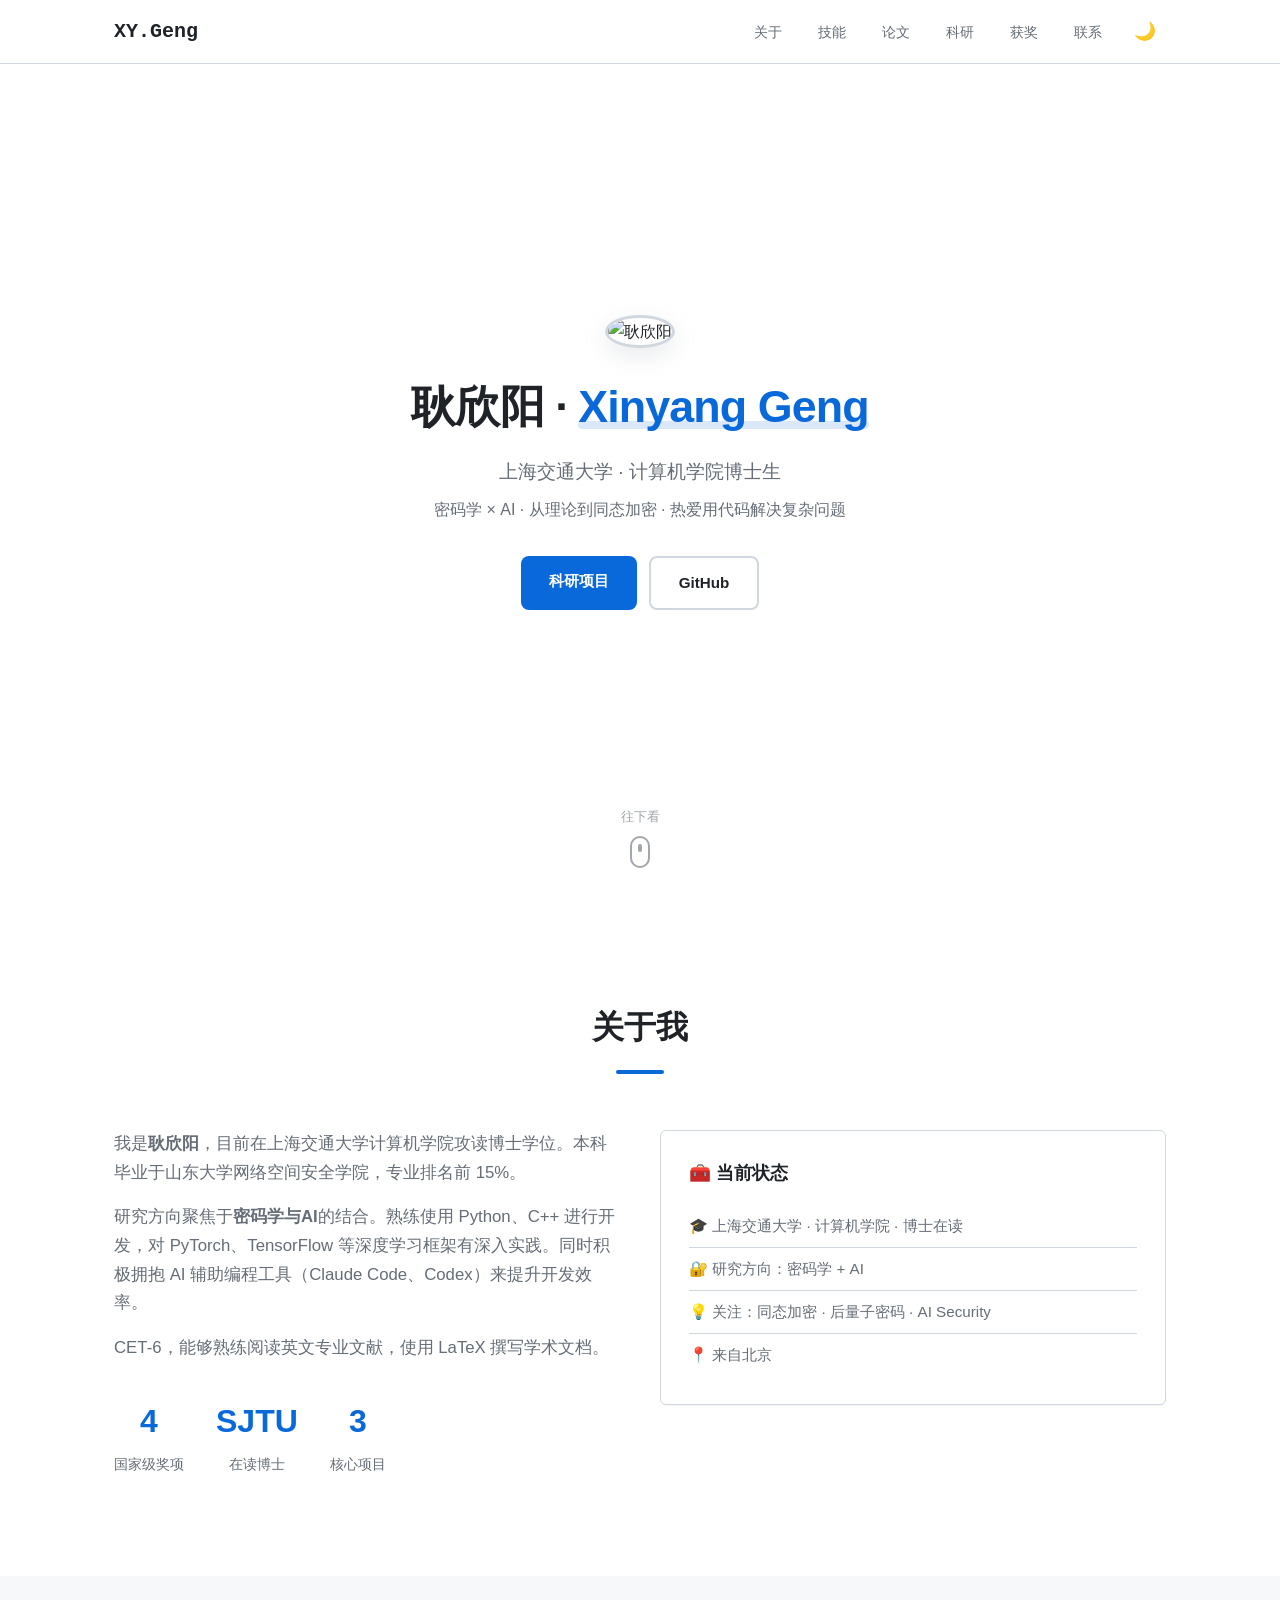
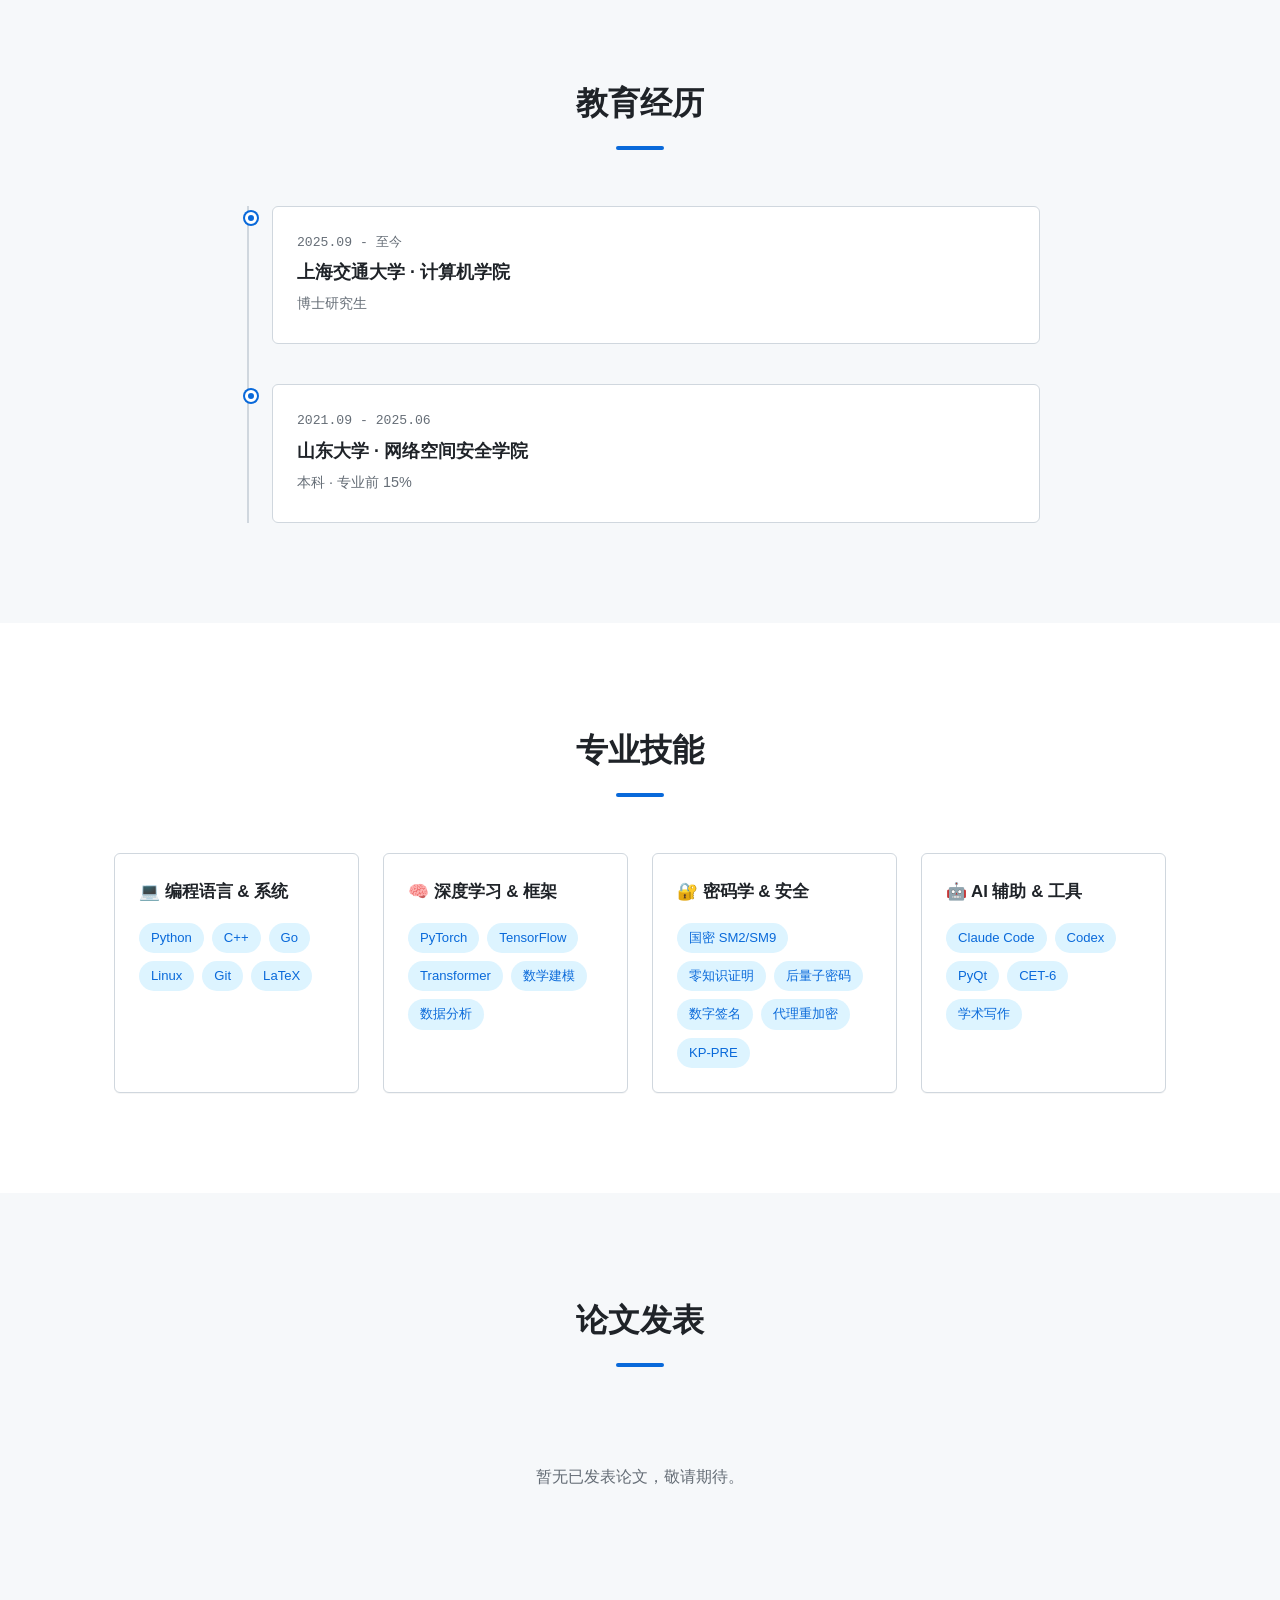
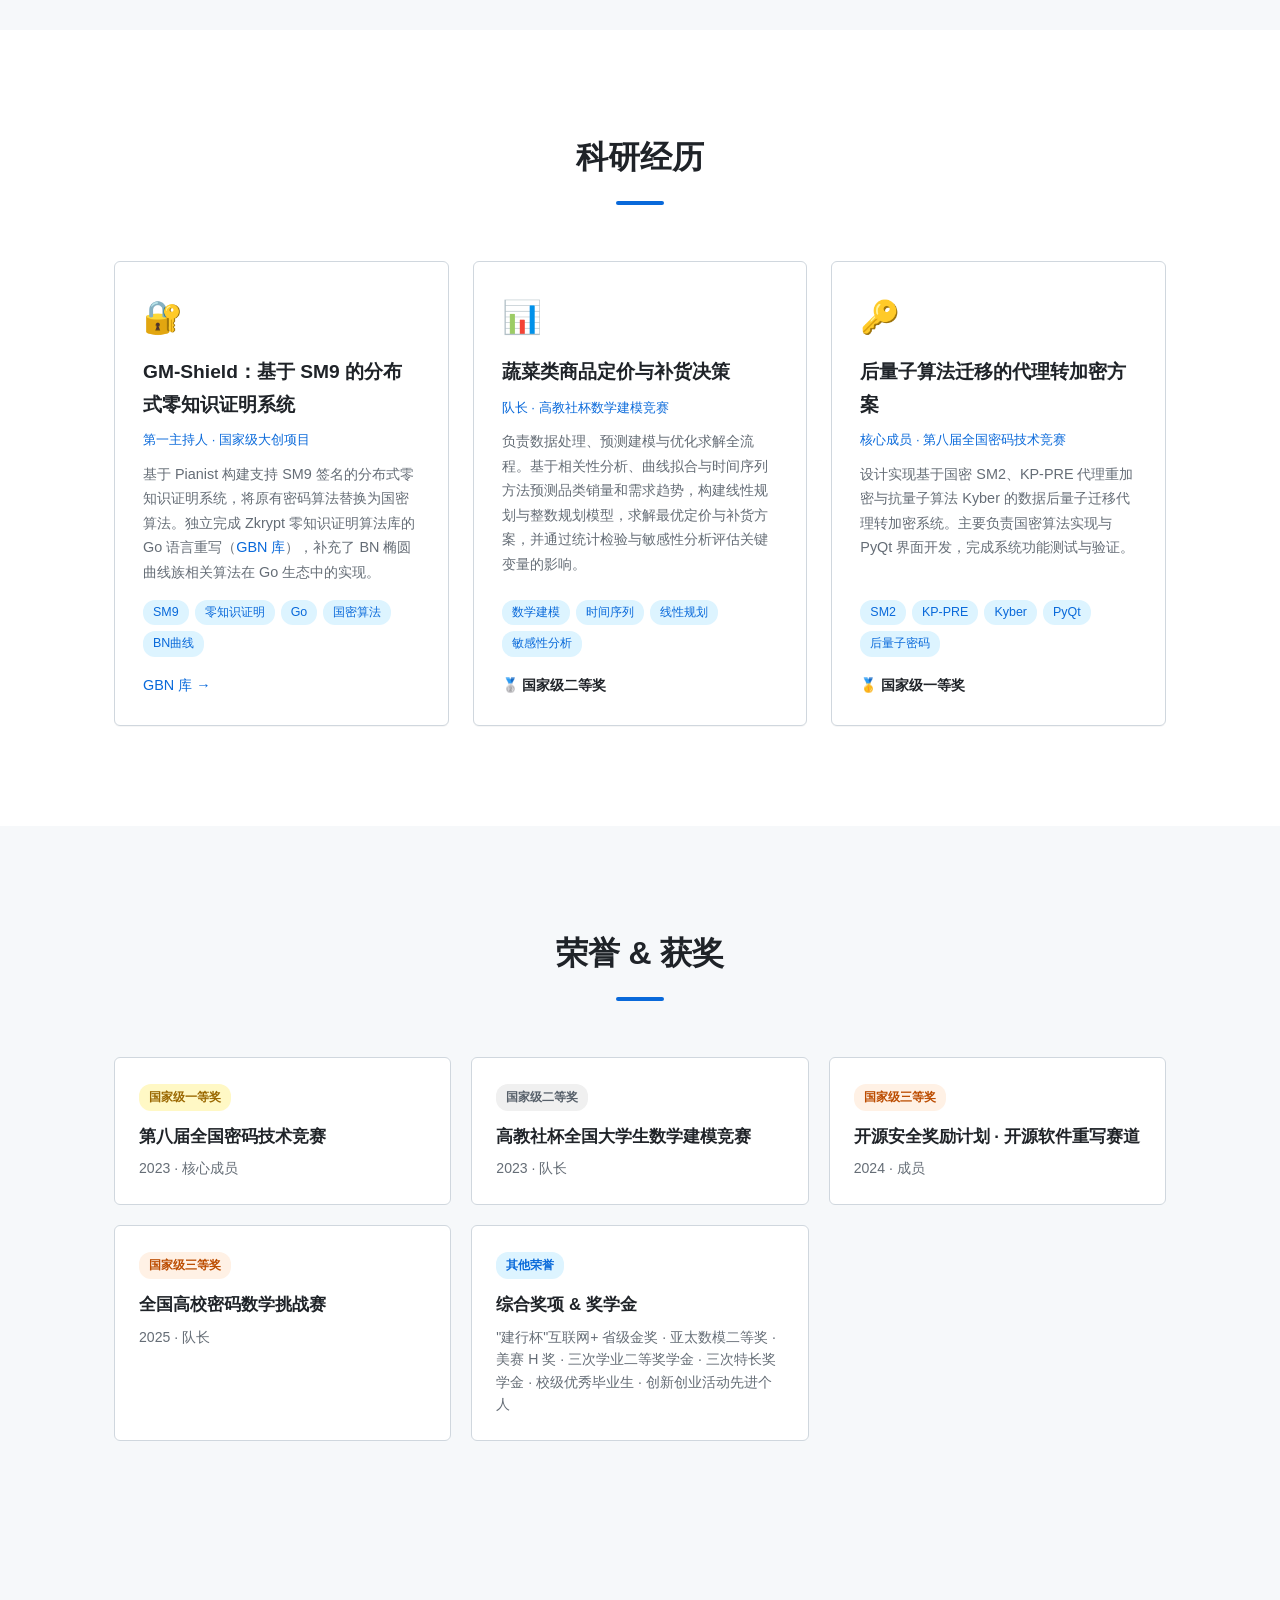
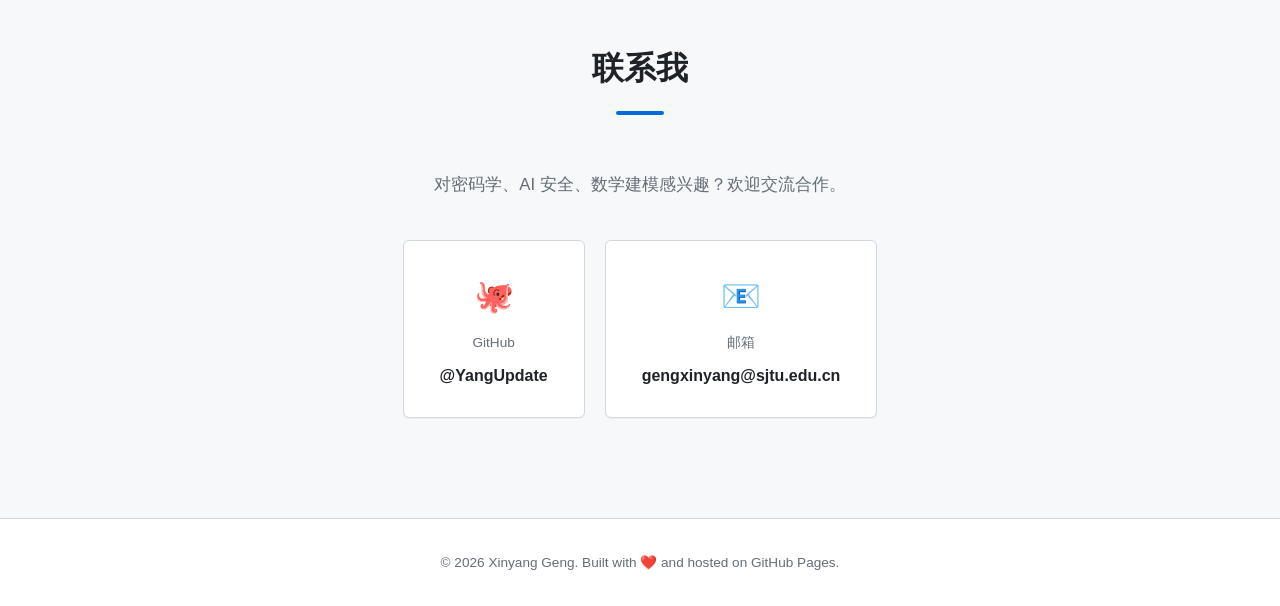
==== index.html @ 55682728 "照片路径改为 images/you.png" ====
<!DOCTYPE html>
<html lang="zh-CN">
<head>
  <meta charset="UTF-8">
  <meta name="viewport" content="width=device-width, initial-scale=1.0">
  <title>耿欣阳 · Xinyang Geng</title>
  <meta name="description" content="耿欣阳的个人网站 - 上海交通大学计算机学院博士 · 密码学 & AI">
  <link rel="stylesheet" href="style.css">
  <link rel="icon" href="data:image/svg+xml,<svg xmlns='http://www.w3.org/2000/svg' viewBox='0 0 100 100'><text y='.9em' font-size='90'>🔐</text></svg>">
</head>
<body>

  <!-- 导航栏 -->
  <nav class="navbar" id="navbar">
    <div class="nav-container">
      <a href="#home" class="nav-logo">XY.Geng</a>
      <ul class="nav-links">
        <li><a href="#about">关于</a></li>
        <li><a href="#skills">技能</a></li>
        <li><a href="#publications">论文</a></li>
        <li><a href="#research">科研</a></li>
        <li><a href="#awards">获奖</a></li>
        <li><a href="#contact">联系</a></li>
        <li><button class="theme-toggle" id="themeToggle" aria-label="切换主题">🌙</button></li>
      </ul>
      <button class="nav-mobile-btn" id="mobileBtn" aria-label="菜单">
        <span></span><span></span><span></span>
      </button>
    </div>
  </nav>

  <!-- 首页 Hero -->
  <section class="hero" id="home">
    <div class="hero-content">
      <img src="images/you.png" alt="耿欣阳" class="hero-avatar">
      <h1 class="hero-title">
        耿欣阳 · <span class="highlight">Xinyang Geng</span>
      </h1>
      <p class="hero-subtitle">
        上海交通大学 · 计算机学院博士生
      </p>
      <p class="hero-desc">
        密码学 × AI · 从理论到同态加密 · 热爱用代码解决复杂问题
      </p>
      <div class="hero-buttons">
        <a href="#research" class="btn btn-primary">科研项目</a>
        <a href="https://github.com/YangUpdate" target="_blank" rel="noopener" class="btn btn-outline">GitHub</a>
      </div>
    </div>
    <div class="hero-scroll">
      <span>往下看</span>
      <div class="scroll-mouse"></div>
    </div>
  </section>

  <!-- 关于我 -->
  <section class="section" id="about">
    <div class="container">
      <h2 class="section-title">关于我</h2>
      <div class="about-grid">
        <div class="about-text">
          <p>
            我是<strong>耿欣阳</strong>，目前在上海交通大学计算机学院攻读博士学位。本科毕业于山东大学网络空间安全学院，专业排名前 15%。
          </p>
          <p>
            研究方向聚焦于<strong>密码学与AI</strong>的结合。熟练使用 Python、C++ 进行开发，对 PyTorch、TensorFlow 等深度学习框架有深入实践。同时积极拥抱 AI 辅助编程工具（Claude Code、Codex）来提升开发效率。
          </p>
          <p>
            CET-6，能够熟练阅读英文专业文献，使用 LaTeX 撰写学术文档。
          </p>
          <div class="about-stats">
            <div class="stat-item">
              <span class="stat-number">4</span>
              <span class="stat-label">国家级奖项</span>
            </div>
            <div class="stat-item">
              <span class="stat-number">SJTU</span>
              <span class="stat-label">在读博士</span>
            </div>
            <div class="stat-item">
              <span class="stat-number">3</span>
              <span class="stat-label">核心项目</span>
            </div>
          </div>
        </div>
        <div class="about-card">
          <div class="about-card-inner">
            <h3>🧰 当前状态</h3>
            <ul>
              <li>🎓 上海交通大学 · 计算机学院 · 博士在读</li>
              <li>🔐 研究方向：密码学 + AI</li>
              <li>💡 关注：同态加密 · 后量子密码 · AI Security</li>
              <li>📍 来自北京</li>
            </ul>
          </div>
        </div>
      </div>
    </div>
  </section>

  <!-- 教育背景 -->
  <section class="section section-alt" id="education">
    <div class="container">
      <h2 class="section-title">教育经历</h2>
      <div class="timeline">
        <div class="timeline-item">
          <div class="timeline-dot"></div>
          <div class="timeline-content">
            <span class="timeline-date">2025.09 - 至今</span>
            <h3>上海交通大学 · 计算机学院</h3>
            <p class="timeline-role">博士研究生</p>
          </div>
        </div>
        <div class="timeline-item">
          <div class="timeline-dot"></div>
          <div class="timeline-content">
            <span class="timeline-date">2021.09 - 2025.06</span>
            <h3>山东大学 · 网络空间安全学院</h3>
            <p class="timeline-role">本科 · 专业前 15%</p>
          </div>
        </div>
      </div>
    </div>
  </section>

  <!-- 技能 -->
  <section class="section" id="skills">
    <div class="container">
      <h2 class="section-title">专业技能</h2>
      <div class="skills-grid">
        <div class="skill-category">
          <h3>💻 编程语言 & 系统</h3>
          <div class="skill-tags">
            <span>Python</span><span>C++</span><span>Go</span>
            <span>Linux</span><span>Git</span><span>LaTeX</span>
          </div>
        </div>
        <div class="skill-category">
          <h3>🧠 深度学习 & 框架</h3>
          <div class="skill-tags">
            <span>PyTorch</span><span>TensorFlow</span>
            <span>Transformer</span><span>数学建模</span>
            <span>数据分析</span>
          </div>
        </div>
        <div class="skill-category">
          <h3>🔐 密码学 & 安全</h3>
          <div class="skill-tags">
            <span>国密 SM2/SM9</span><span>零知识证明</span>
            <span>后量子密码</span><span>数字签名</span>
            <span>代理重加密</span><span>KP-PRE</span>
          </div>
        </div>
        <div class="skill-category">
          <h3>🤖 AI 辅助 & 工具</h3>
          <div class="skill-tags">
            <span>Claude Code</span><span>Codex</span>
            <span>PyQt</span><span>CET-6</span>
            <span>学术写作</span>
          </div>
        </div>
      </div>
    </div>
  </section>

  <!-- 论文发表 -->
  <section class="section section-alt" id="publications">
    <div class="container">
      <h2 class="section-title">论文发表</h2>
      <p class="publication-note">
        暂无已发表论文，敬请期待。
      </p>
    </div>
  </section>

  <!-- 科研项目 -->
  <section class="section" id="research">
    <div class="container">
      <h2 class="section-title">科研经历</h2>
      <div class="projects-grid">

        <div class="project-card">
          <div class="project-icon">🔐</div>
          <h3 class="project-title">GM-Shield：基于 SM9 的分布式零知识证明系统</h3>
          <span class="project-role">第一主持人 · 国家级大创项目</span>
          <p class="project-desc">
            基于 Pianist 构建支持 SM9 签名的分布式零知识证明系统，将原有密码算法替换为国密算法。独立完成 Zkrypt 零知识证明算法库的 Go 语言重写（<a href="https://github.com/Azzzting/gbn" target="_blank">GBN 库</a>），补充了 BN 椭圆曲线族相关算法在 Go 生态中的实现。
          </p>
          <div class="project-tags">
            <span>SM9</span><span>零知识证明</span><span>Go</span><span>国密算法</span><span>BN曲线</span>
          </div>
          <div class="project-links">
            <a href="https://github.com/Azzzting/gbn" target="_blank" rel="noopener">GBN 库 →</a>
          </div>
        </div>

        <div class="project-card">
          <div class="project-icon">📊</div>
          <h3 class="project-title">蔬菜类商品定价与补货决策</h3>
          <span class="project-role">队长 · 高教社杯数学建模竞赛</span>
          <p class="project-desc">
            负责数据处理、预测建模与优化求解全流程。基于相关性分析、曲线拟合与时间序列方法预测品类销量和需求趋势，构建线性规划与整数规划模型，求解最优定价与补货方案，并通过统计检验与敏感性分析评估关键变量的影响。
          </p>
          <div class="project-tags">
            <span>数学建模</span><span>时间序列</span><span>线性规划</span><span>敏感性分析</span>
          </div>
          <div class="project-links">
            <span class="award-badge">🥈 国家级二等奖</span>
          </div>
        </div>

        <div class="project-card">
          <div class="project-icon">🔑</div>
          <h3 class="project-title">后量子算法迁移的代理转加密方案</h3>
          <span class="project-role">核心成员 · 第八届全国密码技术竞赛</span>
          <p class="project-desc">
            设计实现基于国密 SM2、KP-PRE 代理重加密与抗量子算法 Kyber 的数据后量子迁移代理转加密系统。主要负责国密算法实现与 PyQt 界面开发，完成系统功能测试与验证。
          </p>
          <div class="project-tags">
            <span>SM2</span><span>KP-PRE</span><span>Kyber</span><span>PyQt</span><span>后量子密码</span>
          </div>
          <div class="project-links">
            <span class="award-badge">🥇 国家级一等奖</span>
          </div>
        </div>

      </div>
    </div>
  </section>

  <!-- 获奖 -->
  <section class="section section-alt" id="awards">
    <div class="container">
      <h2 class="section-title">荣誉 & 获奖</h2>
      <div class="awards-grid">
        <div class="award-card">
          <div class="award-level gold">国家级一等奖</div>
          <h3>第八届全国密码技术竞赛</h3>
          <p>2023 · 核心成员</p>
        </div>
        <div class="award-card">
          <div class="award-level silver">国家级二等奖</div>
          <h3>高教社杯全国大学生数学建模竞赛</h3>
          <p>2023 · 队长</p>
        </div>
        <div class="award-card">
          <div class="award-level bronze">国家级三等奖</div>
          <h3>开源安全奖励计划 · 开源软件重写赛道</h3>
          <p>2024 · 成员</p>
        </div>
        <div class="award-card">
          <div class="award-level bronze">国家级三等奖</div>
          <h3>全国高校密码数学挑战赛</h3>
          <p>2025 · 队长</p>
        </div>
        <div class="award-card">
          <div class="award-level other">其他荣誉</div>
          <h3>综合奖项 & 奖学金</h3>
          <p>"建行杯"互联网+ 省级金奖 · 亚太数模二等奖 · 美赛 H 奖 · 三次学业二等奖学金 · 三次特长奖学金 · 校级优秀毕业生 · 创新创业活动先进个人</p>
        </div>
      </div>
    </div>
  </section>

  <!-- 联系 -->
  <section class="section section-alt" id="contact">
    <div class="container">
      <h2 class="section-title">联系我</h2>
      <p class="contact-intro">
        对密码学、AI 安全、数学建模感兴趣？欢迎交流合作。
      </p>
      <div class="contact-links">
        <a href="https://github.com/YangUpdate" target="_blank" rel="noopener" class="contact-card">
          <span class="contact-icon">🐙</span>
          <span class="contact-label">GitHub</span>
          <span class="contact-value">@YangUpdate</span>
        </a>
        <a href="mailto:gengxinyang@sjtu.edu.cn" class="contact-card">
          <span class="contact-icon">📧</span>
          <span class="contact-label">邮箱</span>
          <span class="contact-value">gengxinyang@sjtu.edu.cn</span>
        </a>
      </div>
    </div>
  </section>

  <!-- 页脚 -->
  <footer class="footer">
    <div class="container">
      <p>&copy; 2026 Xinyang Geng. Built with ❤️ and hosted on GitHub Pages.</p>
    </div>
  </footer>

  <script src="script.js"></script>
</body>
</html>
---- style.css ----
/* ===== 变量 & 基础 ===== */
:root {
  --bg: #ffffff;
  --bg-alt: #f6f8fa;
  --bg-card: #ffffff;
  --text: #1f2328;
  --text-secondary: #656d76;
  --primary: #0969da;
  --primary-hover: #0550ae;
  --primary-light: #ddf4ff;
  --green: #2da44e;
  --green-hover: #1a7f37;
  --border: #d0d7de;
  --shadow: 0 1px 0 rgba(31,35,40,.04);
  --shadow-lg: 0 8px 24px rgba(140,149,159,.2);
  --radius: 6px;
  --max-width: 1100px;
  --nav-height: 64px;
  --font-mono: 'SF Mono', 'Fira Code', 'Cascadia Code', monospace;
}

[data-theme="dark"] {
  --bg: #0d1117;
  --bg-alt: #161b22;
  --bg-card: #161b22;
  --text: #e6edf3;
  --text-secondary: #8b949e;
  --primary: #58a6ff;
  --primary-hover: #79c0ff;
  --primary-light: #0c2d6b;
  --green: #3fb950;
  --green-hover: #56d364;
  --border: #30363d;
  --shadow: 0 1px 0 rgba(1,4,9,.3);
  --shadow-lg: 0 8px 24px rgba(1,4,9,.5);
}

* { margin: 0; padding: 0; box-sizing: border-box; }

html { scroll-behavior: smooth; font-size: 16px; }

body {
  font-family: -apple-system, BlinkMacSystemFont, 'Segoe UI', 'PingFang SC',
    'Hiragino Sans GB', 'Microsoft YaHei', 'Helvetica Neue', sans-serif;
  background: var(--bg);
  color: var(--text);
  line-height: 1.7;
  transition: background .3s, color .3s;
}

a { color: var(--primary); text-decoration: none; transition: color .2s; }
a:hover { color: var(--primary-hover); }
img { max-width: 100%; }

.container {
  max-width: var(--max-width);
  margin: 0 auto;
  padding: 0 24px;
}

/* ===== 导航栏 ===== */
.navbar {
  position: fixed;
  top: 0; left: 0; right: 0;
  height: var(--nav-height);
  background: var(--bg);
  border-bottom: 1px solid var(--border);
  z-index: 100;
  transition: background .3s, box-shadow .3s;
}

.navbar.scrolled {
  box-shadow: var(--shadow);
}

.nav-container {
  max-width: var(--max-width);
  margin: 0 auto;
  padding: 0 24px;
  display: flex;
  align-items: center;
  justify-content: space-between;
  height: 100%;
}

.nav-logo {
  font-size: 1.25rem;
  font-weight: 700;
  color: var(--text);
  font-family: var(--font-mono);
}
.nav-logo:hover { color: var(--primary); }

.nav-links {
  display: flex;
  list-style: none;
  gap: 8px;
  align-items: center;
}

.nav-links a {
  color: var(--text-secondary);
  padding: 6px 14px;
  border-radius: 8px;
  font-size: .9rem;
  transition: color .2s, background .2s;
}
.nav-links a:hover {
  color: var(--text);
  background: var(--bg-alt);
}

.theme-toggle {
  background: none;
  border: none;
  font-size: 1.1rem;
  cursor: pointer;
  padding: 6px 10px;
  border-radius: 8px;
  transition: background .2s;
}
.theme-toggle:hover { background: var(--bg-alt); }

/* 移动端菜单按钮 */
.nav-mobile-btn {
  display: none;
  flex-direction: column;
  gap: 5px;
  background: none;
  border: none;
  cursor: pointer;
  padding: 4px;
}
.nav-mobile-btn span {
  display: block;
  width: 24px;
  height: 2px;
  background: var(--text);
  border-radius: 2px;
  transition: transform .3s, opacity .3s;
}

@media (max-width: 768px) {
  .nav-mobile-btn { display: flex; }
  .nav-links {
    position: fixed;
    top: var(--nav-height);
    left: 0; right: 0;
    background: var(--bg);
    flex-direction: column;
    padding: 16px 24px;
    border-bottom: 1px solid var(--border);
    transform: translateY(-100%);
    opacity: 0;
    pointer-events: none;
    transition: transform .3s, opacity .3s;
    box-shadow: var(--shadow-lg);
  }
  .nav-links.active {
    transform: translateY(0);
    opacity: 1;
    pointer-events: auto;
  }
}

/* ===== Hero ===== */
.hero {
  min-height: 100vh;
  display: flex;
  flex-direction: column;
  align-items: center;
  justify-content: center;
  text-align: center;
  padding: calc(var(--nav-height) + 40px) 24px 80px;
  position: relative;
}

.hero-avatar {
  width: 140px;
  height: 140px;
  border-radius: 50%;
  object-fit: cover;
  margin-bottom: 20px;
  border: 3px solid var(--border);
  box-shadow: var(--shadow-lg);
  animation: float 3s ease-in-out infinite;
}

@keyframes float {
  0%, 100% { transform: translateY(0); }
  50% { transform: translateY(-8px); }
}

.hero-title {
  font-size: 2.8rem;
  font-weight: 800;
  margin-bottom: 12px;
  letter-spacing: -.02em;
}

.highlight {
  color: var(--primary);
  position: relative;
}
.highlight::after {
  content: '';
  position: absolute;
  bottom: 2px; left: 0; right: 0;
  height: 8px;
  background: var(--primary);
  opacity: .15;
  border-radius: 4px;
}

.hero-subtitle {
  font-size: 1.2rem;
  color: var(--text-secondary);
  margin-bottom: 8px;
  font-weight: 500;
}

.hero-desc {
  font-size: 1rem;
  color: var(--text-secondary);
  max-width: 500px;
  margin: 0 auto 32px;
}

.hero-buttons {
  display: flex;
  gap: 12px;
  justify-content: center;
  flex-wrap: wrap;
}

.btn {
  display: inline-block;
  padding: 12px 28px;
  border-radius: 8px;
  font-size: .95rem;
  font-weight: 600;
  transition: all .2s;
  cursor: pointer;
  border: none;
}

.btn-primary {
  background: var(--primary);
  color: #fff;
}
.btn-primary:hover {
  background: var(--primary-hover);
  color: #fff;
}

.btn-outline {
  background: transparent;
  color: var(--text);
  border: 2px solid var(--border);
}
.btn-outline:hover {
  border-color: var(--primary);
  color: var(--primary);
}

.hero-scroll {
  position: absolute;
  bottom: 32px;
  display: flex;
  flex-direction: column;
  align-items: center;
  gap: 8px;
  font-size: .8rem;
  color: var(--text-secondary);
  opacity: .6;
}

.scroll-mouse {
  width: 20px;
  height: 32px;
  border: 2px solid var(--text-secondary);
  border-radius: 10px;
  position: relative;
}
.scroll-mouse::after {
  content: '';
  position: absolute;
  top: 6px;
  left: 50%;
  transform: translateX(-50%);
  width: 4px;
  height: 8px;
  background: var(--text-secondary);
  border-radius: 2px;
  animation: scrollAnim 1.5s ease-in-out infinite;
}

@keyframes scrollAnim {
  0% { opacity: 1; top: 6px; }
  100% { opacity: 0; top: 18px; }
}

@media (max-width: 768px) {
  .hero-title { font-size: 2rem; }
  .hero-subtitle { font-size: 1rem; }
}

/* ===== Section 通用 ===== */
.section {
  padding: 100px 0;
}

.section-alt {
  background: var(--bg-alt);
}

.section-title {
  font-size: 2rem;
  font-weight: 700;
  text-align: center;
  margin-bottom: 56px;
  position: relative;
}
.section-title::after {
  content: '';
  display: block;
  width: 48px;
  height: 4px;
  background: var(--primary);
  border-radius: 2px;
  margin: 16px auto 0;
}

.section-more {
  text-align: center;
  margin-top: 40px;
}

/* ===== 关于我 ===== */
.about-grid {
  display: grid;
  grid-template-columns: 1fr 1fr;
  gap: 40px;
  align-items: start;
}

.about-text p {
  margin-bottom: 16px;
  color: var(--text-secondary);
  font-size: 1.05rem;
}

.about-stats {
  display: flex;
  gap: 32px;
  margin-top: 32px;
}

.stat-item {
  display: flex;
  flex-direction: column;
  align-items: center;
}
.stat-number {
  font-size: 2rem;
  font-weight: 700;
  color: var(--primary);
}
.stat-label {
  font-size: .85rem;
  color: var(--text-secondary);
  margin-top: 4px;
}

.about-card {
  background: var(--bg-card);
  border: 1px solid var(--border);
  border-radius: var(--radius);
  padding: 28px;
  box-shadow: var(--shadow);
}

.about-card-inner h3 {
  font-size: 1.1rem;
  margin-bottom: 16px;
}
.about-card-inner ul {
  list-style: none;
}
.about-card-inner li {
  padding: 8px 0;
  border-bottom: 1px solid var(--border);
  font-size: .95rem;
  color: var(--text-secondary);
}
.about-card-inner li:last-child {
  border-bottom: none;
}

@media (max-width: 768px) {
  .about-grid {
    grid-template-columns: 1fr;
  }
  .about-stats {
    justify-content: center;
  }
}

/* ===== 技能 ===== */
.skills-grid {
  display: grid;
  grid-template-columns: repeat(auto-fit, minmax(240px, 1fr));
  gap: 24px;
}

.skill-category {
  background: var(--bg-card);
  border: 1px solid var(--border);
  border-radius: var(--radius);
  padding: 24px;
  box-shadow: var(--shadow);
  transition: transform .2s, box-shadow .2s;
}
.skill-category:hover {
  transform: translateY(-2px);
  box-shadow: var(--shadow-lg);
}

.skill-category h3 {
  font-size: 1.05rem;
  margin-bottom: 16px;
}

.skill-tags {
  display: flex;
  flex-wrap: wrap;
  gap: 8px;
}

.skill-tags span {
  background: var(--primary-light);
  color: var(--primary);
  padding: 4px 12px;
  border-radius: 20px;
  font-size: .82rem;
  font-weight: 500;
}

/* ===== 项目 ===== */
.projects-grid {
  display: grid;
  grid-template-columns: repeat(auto-fit, minmax(320px, 1fr));
  gap: 24px;
}

.project-card {
  background: var(--bg-card);
  border: 1px solid var(--border);
  border-radius: var(--radius);
  padding: 28px;
  box-shadow: var(--shadow);
  transition: transform .2s, box-shadow .2s;
  display: flex;
  flex-direction: column;
}
.project-card:hover {
  transform: translateY(-4px);
  box-shadow: var(--shadow-lg);
}

.project-card-empty {
  opacity: .6;
  border-style: dashed;
}
.project-card-empty:hover {
  opacity: .8;
}

.project-icon {
  font-size: 2rem;
  margin-bottom: 12px;
}

.project-title {
  font-size: 1.2rem;
  font-weight: 600;
  margin-bottom: 8px;
}

.project-desc {
  color: var(--text-secondary);
  font-size: .9rem;
  flex: 1;
  margin-bottom: 16px;
}

.project-tags {
  display: flex;
  flex-wrap: wrap;
  gap: 6px;
  margin-bottom: 16px;
}
.project-tags span {
  background: var(--primary-light);
  color: var(--primary);
  padding: 2px 10px;
  border-radius: 12px;
  font-size: .78rem;
}

.project-links {
  font-size: .9rem;
  font-weight: 500;
}

.coming-soon {
  color: var(--text-secondary);
  font-size: .85rem;
}

/* ===== 博客 ===== */
.blog-grid {
  display: grid;
  grid-template-columns: repeat(auto-fit, minmax(320px, 1fr));
  gap: 24px;
}

.blog-card {
  background: var(--bg-card);
  border: 1px solid var(--border);
  border-radius: var(--radius);
  padding: 28px;
  box-shadow: var(--shadow);
  transition: transform .2s, box-shadow .2s;
  display: flex;
  flex-direction: column;
}
.blog-card:hover {
  transform: translateY(-4px);
  box-shadow: var(--shadow-lg);
}

.blog-card-empty {
  opacity: .6;
  border-style: dashed;
}
.blog-card-empty:hover { opacity: .8; }

.blog-date {
  font-size: .8rem;
  color: var(--text-secondary);
  margin-bottom: 8px;
  font-family: var(--font-mono);
}

.blog-title {
  font-size: 1.1rem;
  font-weight: 600;
  margin-bottom: 8px;
}

.blog-excerpt {
  color: var(--text-secondary);
  font-size: .9rem;
  flex: 1;
  margin-bottom: 16px;
}

.blog-tags {
  display: flex;
  flex-wrap: wrap;
  gap: 6px;
  margin-bottom: 16px;
}
.blog-tags span {
  background: var(--primary-light);
  color: var(--primary);
  padding: 2px 10px;
  border-radius: 12px;
  font-size: .78rem;
}

.blog-link {
  font-size: .9rem;
  font-weight: 500;
}

/* ===== 联系 ===== */
.contact-intro {
  text-align: center;
  color: var(--text-secondary);
  margin-bottom: 40px;
  font-size: 1.05rem;
}

.contact-links {
  display: flex;
  gap: 20px;
  justify-content: center;
  flex-wrap: wrap;
}

.contact-card {
  display: flex;
  flex-direction: column;
  align-items: center;
  gap: 8px;
  padding: 28px 36px;
  background: var(--bg-card);
  border: 1px solid var(--border);
  border-radius: var(--radius);
  box-shadow: var(--shadow);
  transition: transform .2s, box-shadow .2s;
  min-width: 160px;
}
.contact-card:hover {
  transform: translateY(-4px);
  box-shadow: var(--shadow-lg);
  border-color: var(--primary);
}

.contact-icon {
  font-size: 2rem;
}

.contact-label {
  font-size: .85rem;
  color: var(--text-secondary);
}

.contact-value {
  font-weight: 600;
  color: var(--text);
}

/* ===== 时间线（教育经历） ===== */
.timeline {
  max-width: 800px;
  margin: 0 auto;
  position: relative;
  padding-left: 32px;
}
.timeline::before {
  content: '';
  position: absolute;
  left: 7px;
  top: 0;
  bottom: 0;
  width: 2px;
  background: var(--border);
}

.timeline-item {
  position: relative;
  margin-bottom: 40px;
}
.timeline-item:last-child { margin-bottom: 0; }

.timeline-dot {
  position: absolute;
  left: -27px;
  top: 6px;
  width: 12px;
  height: 12px;
  background: var(--primary);
  border: 3px solid var(--bg);
  border-radius: 50%;
  box-shadow: 0 0 0 2px var(--primary);
}

.timeline-content {
  background: var(--bg-card);
  border: 1px solid var(--border);
  border-radius: var(--radius);
  padding: 20px 24px;
}

.timeline-date {
  font-size: .82rem;
  color: var(--text-secondary);
  font-family: var(--font-mono);
}

.timeline-content h3 {
  font-size: 1.1rem;
  margin: 4px 0;
  font-weight: 600;
}

.timeline-role {
  font-size: .9rem;
  color: var(--primary);
  font-weight: 500;
  margin-bottom: 8px;
}

.timeline-content p {
  font-size: .9rem;
  color: var(--text-secondary);
  line-height: 1.6;
}

/* ===== 项目卡片增强 ===== */
.project-role {
  font-size: .82rem;
  color: var(--primary);
  font-weight: 500;
  margin-bottom: 10px;
  display: block;
}

.award-badge {
  font-weight: 600;
  font-size: .85rem;
}

/* ===== 论文发表 ===== */
.publication-note {
  text-align: center;
  color: var(--text-secondary);
  font-size: 1rem;
  padding: 40px 0;
}

/* ===== 获奖 ===== */
.awards-grid {
  display: grid;
  grid-template-columns: repeat(auto-fit, minmax(300px, 1fr));
  gap: 20px;
}

.award-card {
  background: var(--bg-card);
  border: 1px solid var(--border);
  border-radius: var(--radius);
  padding: 24px;
  transition: transform .2s, box-shadow .2s;
}
.award-card:hover {
  transform: translateY(-2px);
  box-shadow: var(--shadow-lg);
}

.award-level {
  display: inline-block;
  padding: 3px 10px;
  border-radius: 12px;
  font-size: .78rem;
  font-weight: 600;
  margin-bottom: 12px;
}
.award-level.gold {
  background: #fff8c5;
  color: #9a6700;
}
.award-level.silver {
  background: #f0f0f0;
  color: #57606a;
}
.award-level.bronze {
  background: #fff1e5;
  color: #bc4c00;
}
.award-level.other {
  background: var(--primary-light);
  color: var(--primary);
}

.award-card h3 {
  font-size: 1.05rem;
  font-weight: 600;
  margin-bottom: 6px;
}

.award-card p {
  font-size: .88rem;
  color: var(--text-secondary);
  line-height: 1.6;
}

/* ===== 页脚 ===== */
.footer {
  text-align: center;
  padding: 32px 0;
  border-top: 1px solid var(--border);
  color: var(--text-secondary);
  font-size: .85rem;
}

/* ===== 淡入动画 ===== */
.fade-in {
  opacity: 0;
  transform: translateY(20px);
  transition: opacity .6s ease-out, transform .6s ease-out;
}
.fade-in.visible {
  opacity: 1;
  transform: translateY(0);
}
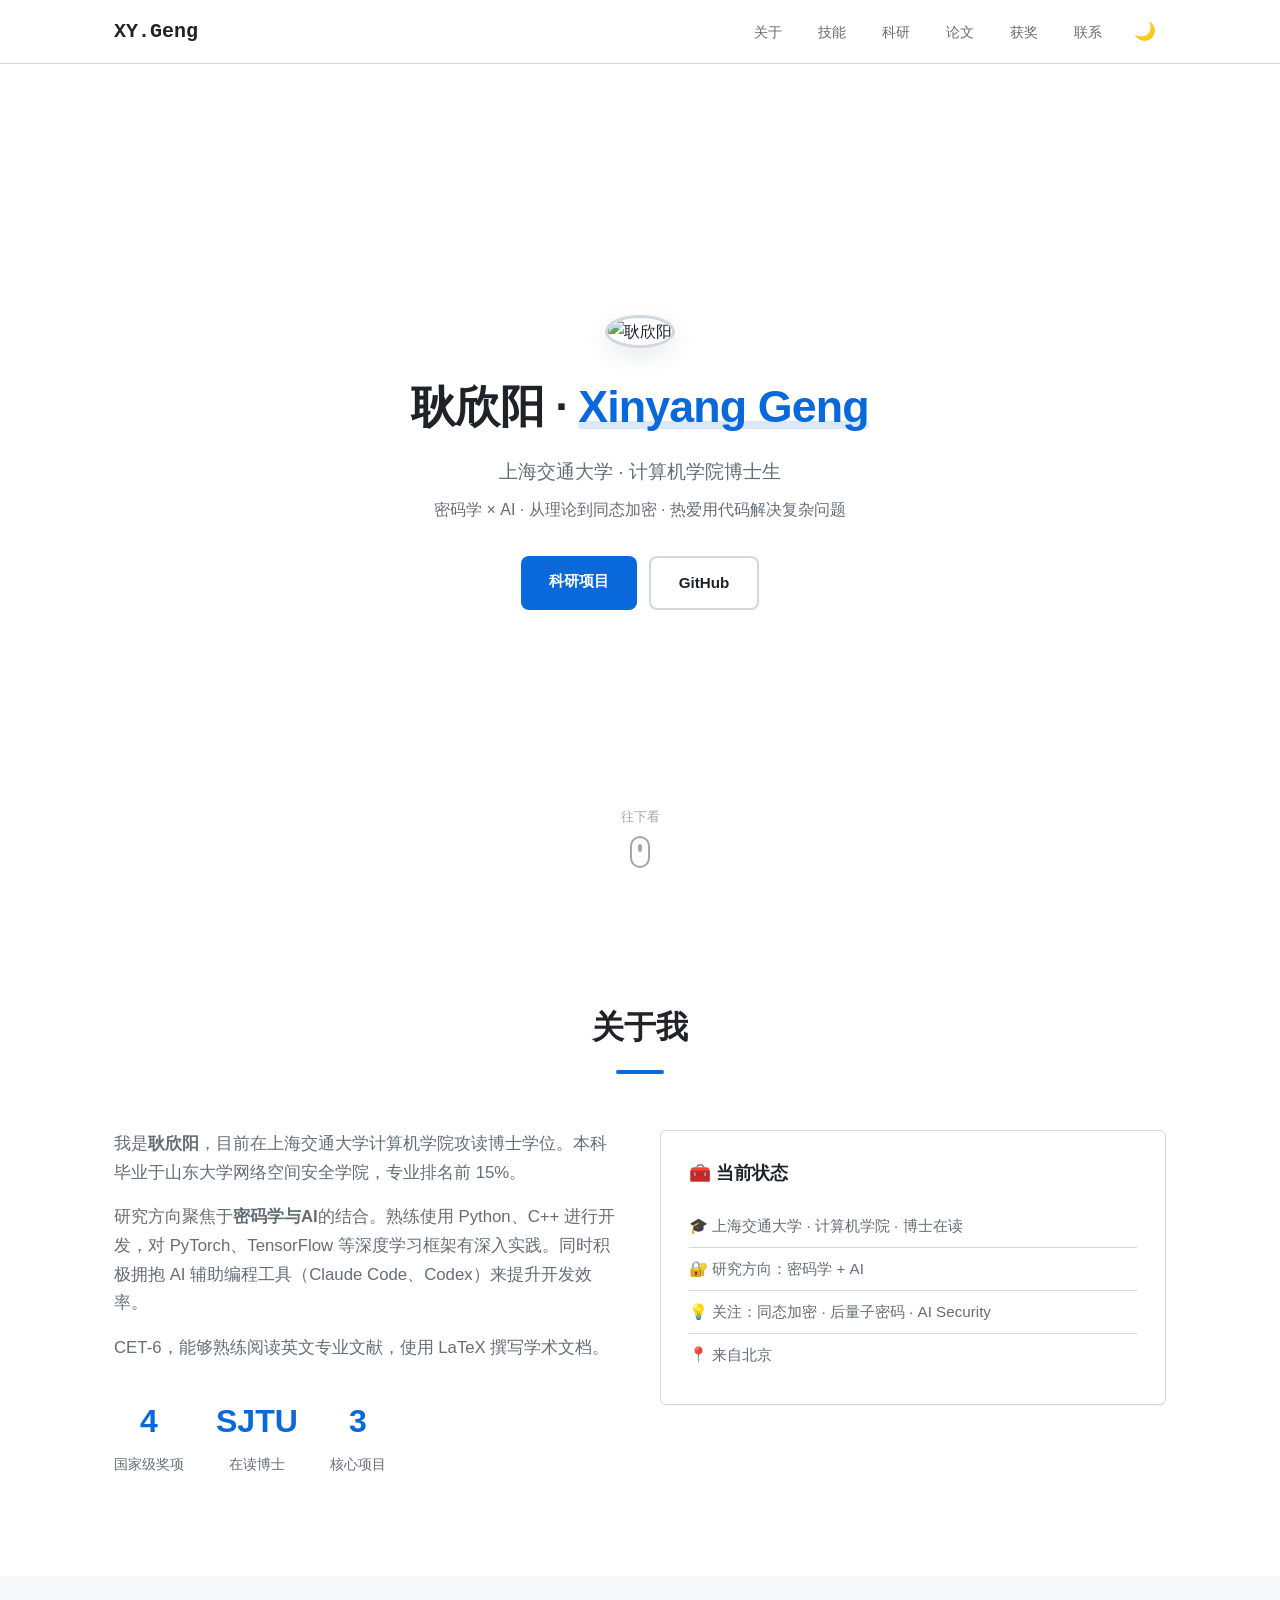
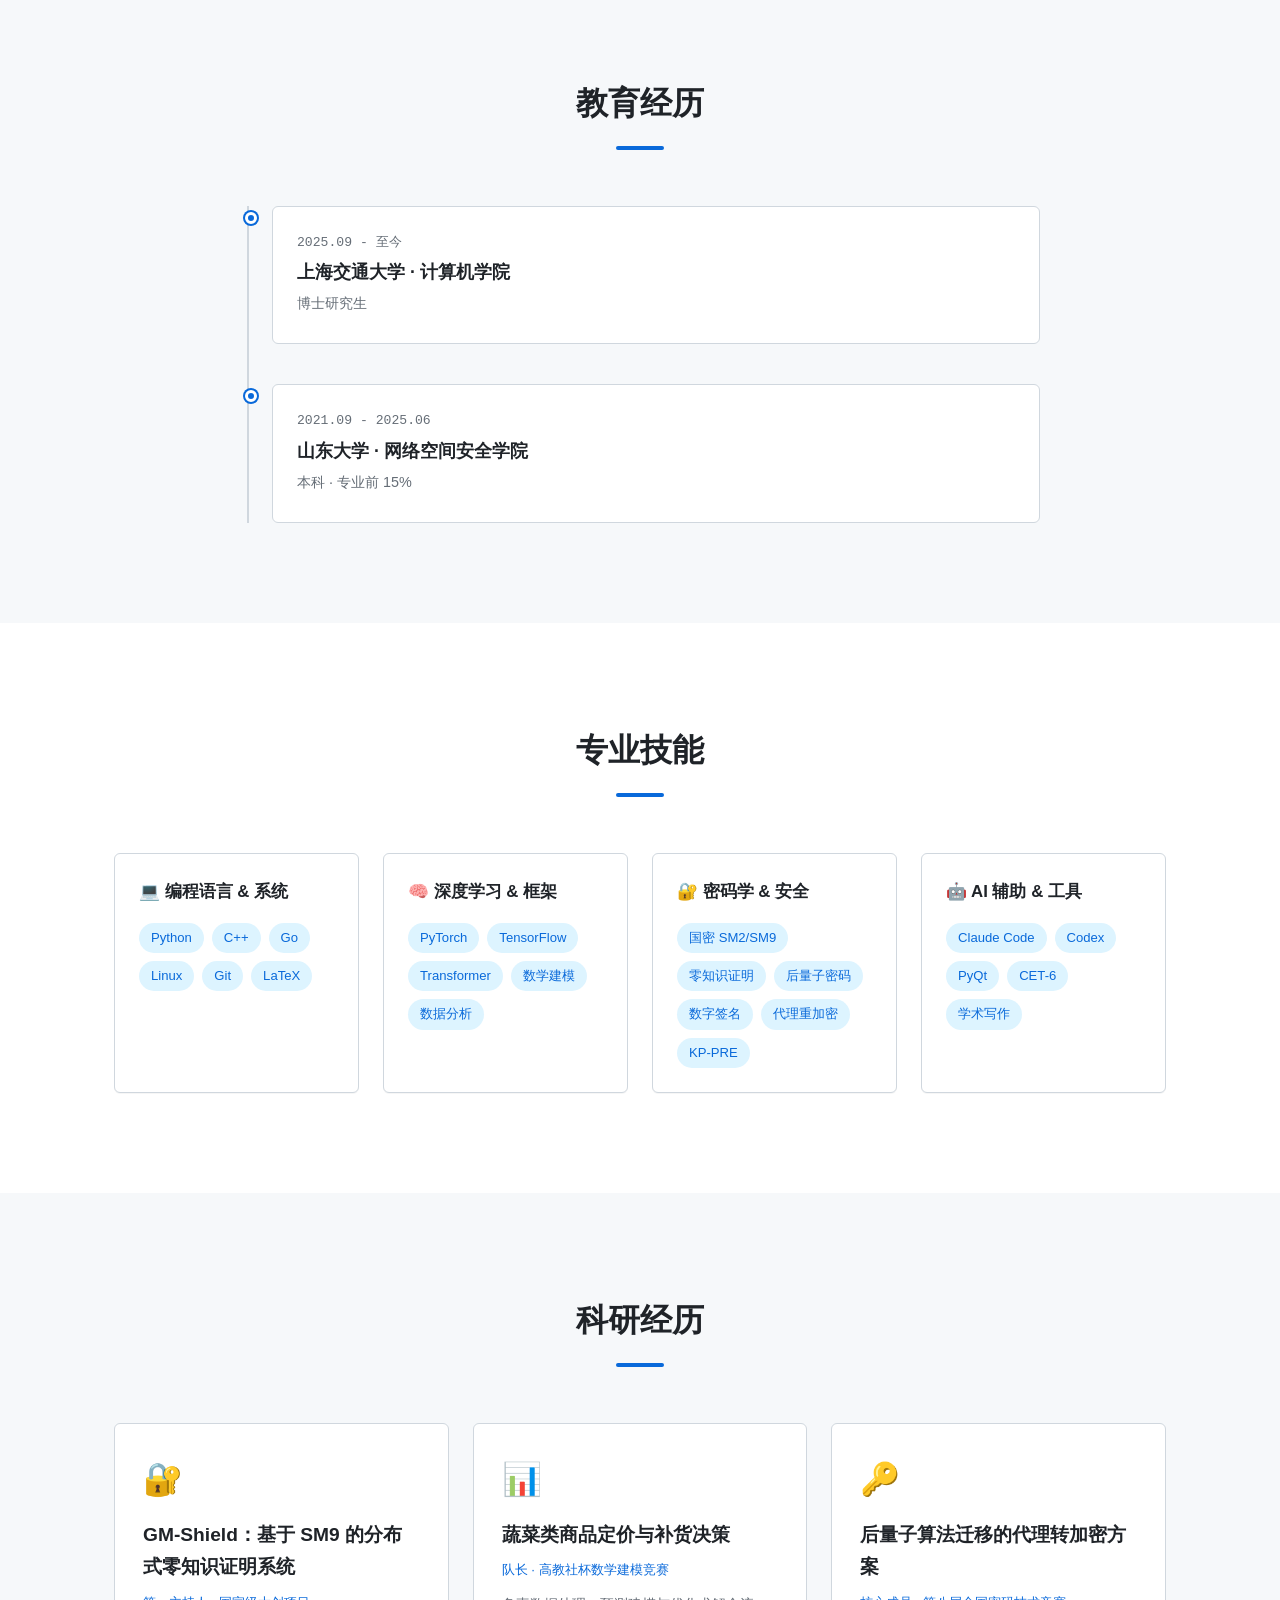
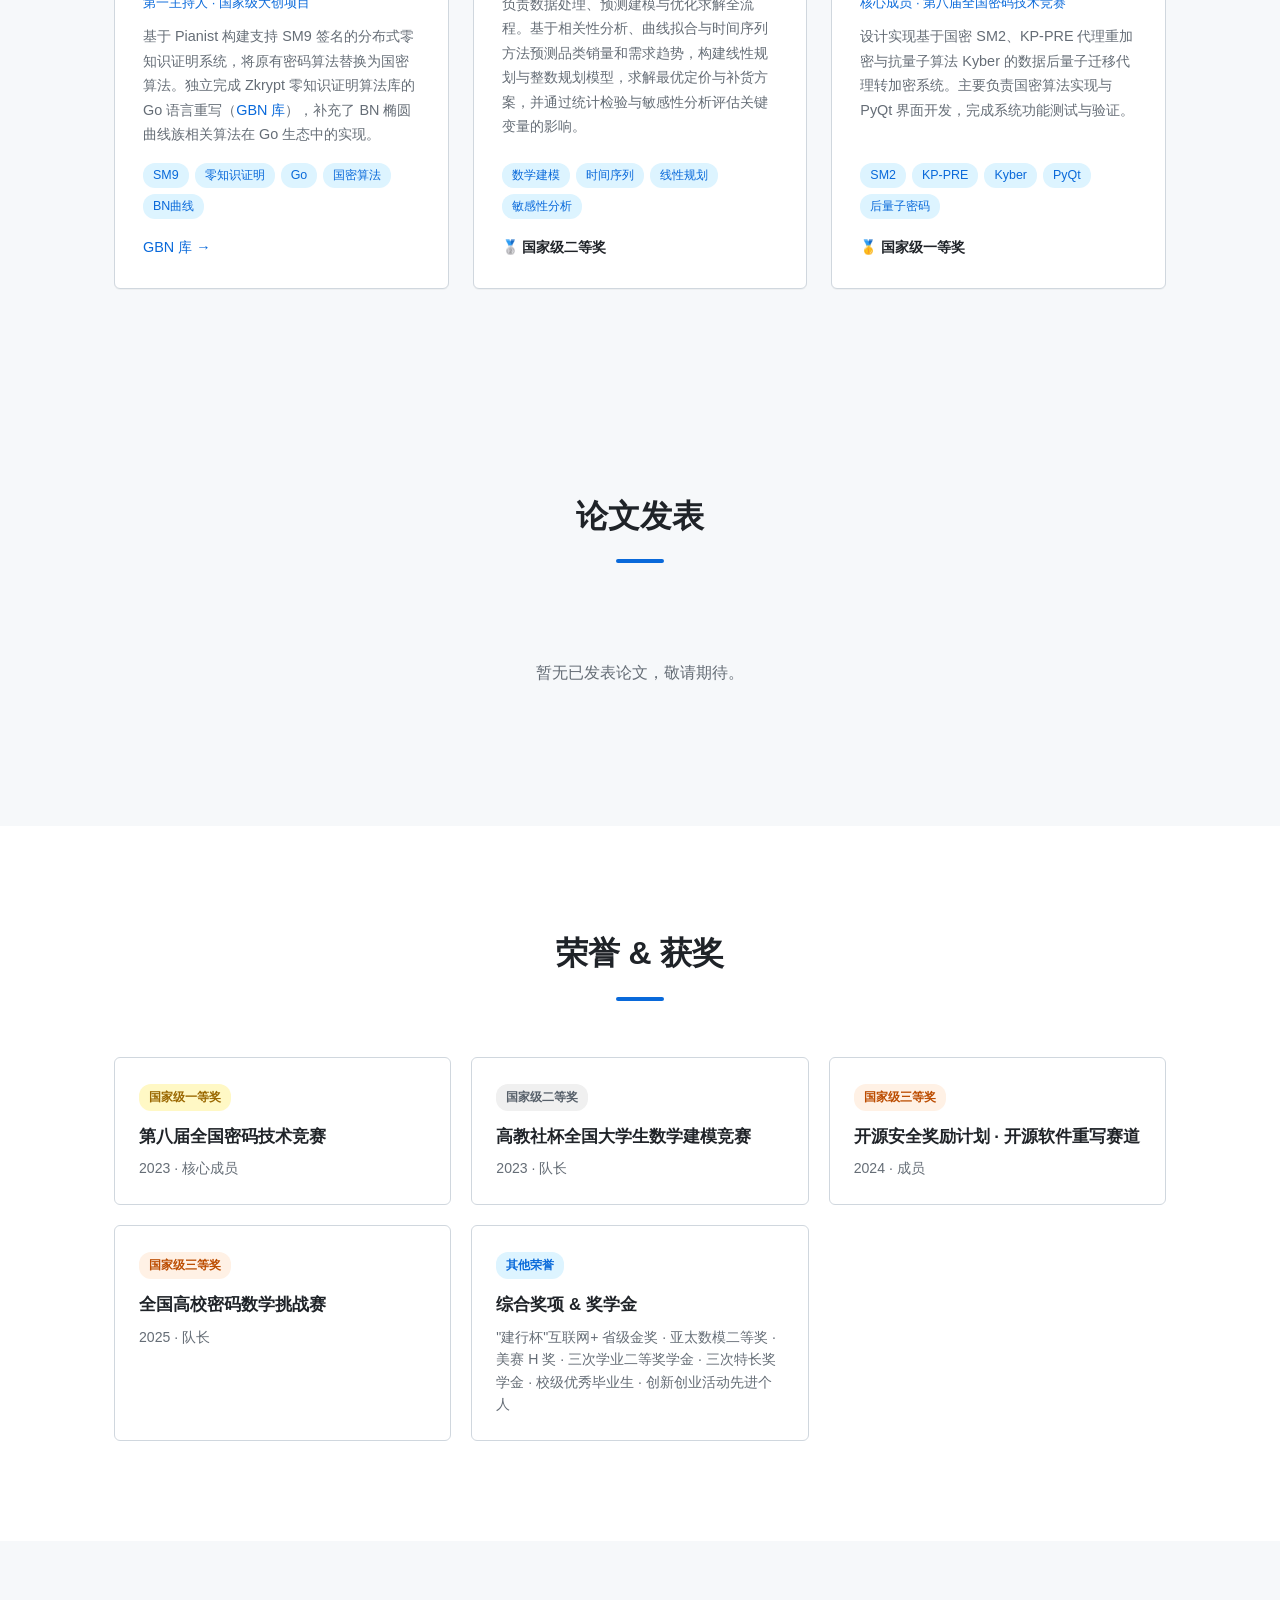
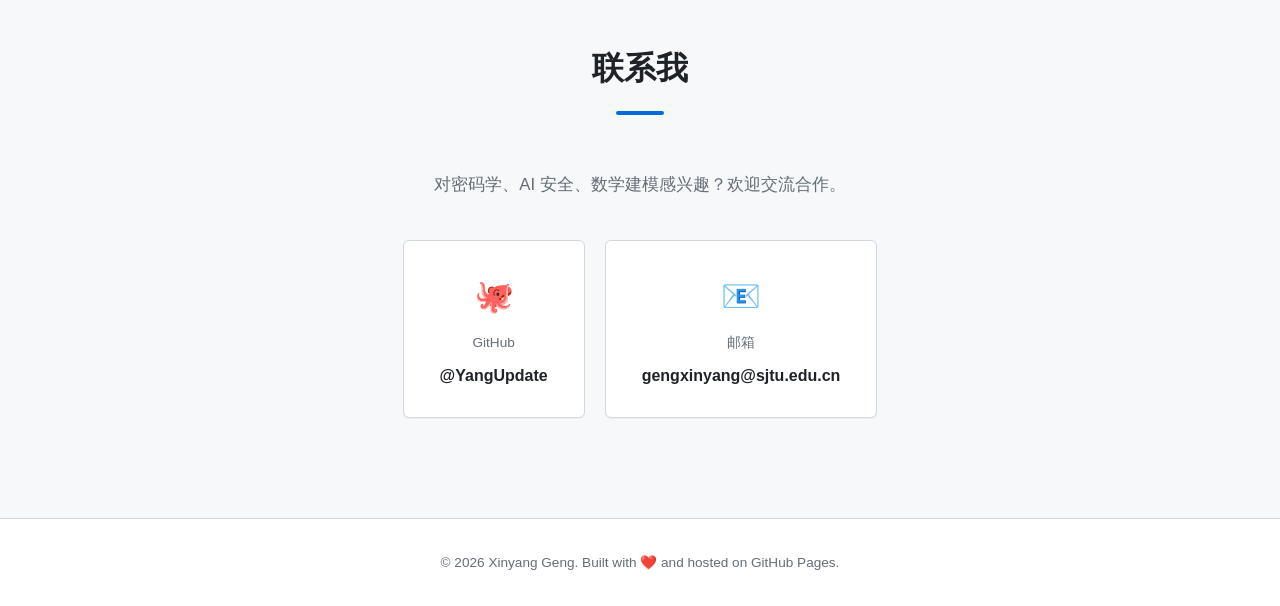
==== commit 05edf3aa: "修复照片路径 photo.jpg -> images/you.png" ====
--- a/index.html
+++ b/index.html
@@ -17,8 +17,8 @@
       <ul class="nav-links">
         <li><a href="#about">关于</a></li>
         <li><a href="#skills">技能</a></li>
+        <li><a href="#research">科研</a></li>
         <li><a href="#publications">论文</a></li>
-        <li><a href="#research">科研</a></li>
         <li><a href="#awards">获奖</a></li>
         <li><a href="#contact">联系</a></li>
         <li><button class="theme-toggle" id="themeToggle" aria-label="切换主题">🌙</button></li>
@@ -163,18 +163,8 @@
     </div>
   </section>
 
-  <!-- 论文发表 -->
-  <section class="section section-alt" id="publications">
-    <div class="container">
-      <h2 class="section-title">论文发表</h2>
-      <p class="publication-note">
-        暂无已发表论文，敬请期待。
-      </p>
-    </div>
-  </section>
-
   <!-- 科研项目 -->
-  <section class="section" id="research">
+  <section class="section section-alt" id="research">
     <div class="container">
       <h2 class="section-title">科研经历</h2>
       <div class="projects-grid">
@@ -228,8 +218,18 @@
     </div>
   </section>
 
+  <!-- 论文发表 -->
+  <section class="section section-alt" id="publications">
+    <div class="container">
+      <h2 class="section-title">论文发表</h2>
+      <p class="publication-note">
+        暂无已发表论文，敬请期待。
+      </p>
+    </div>
+  </section>
+
   <!-- 获奖 -->
-  <section class="section section-alt" id="awards">
+  <section class="section" id="awards">
     <div class="container">
       <h2 class="section-title">荣誉 & 获奖</h2>
       <div class="awards-grid">
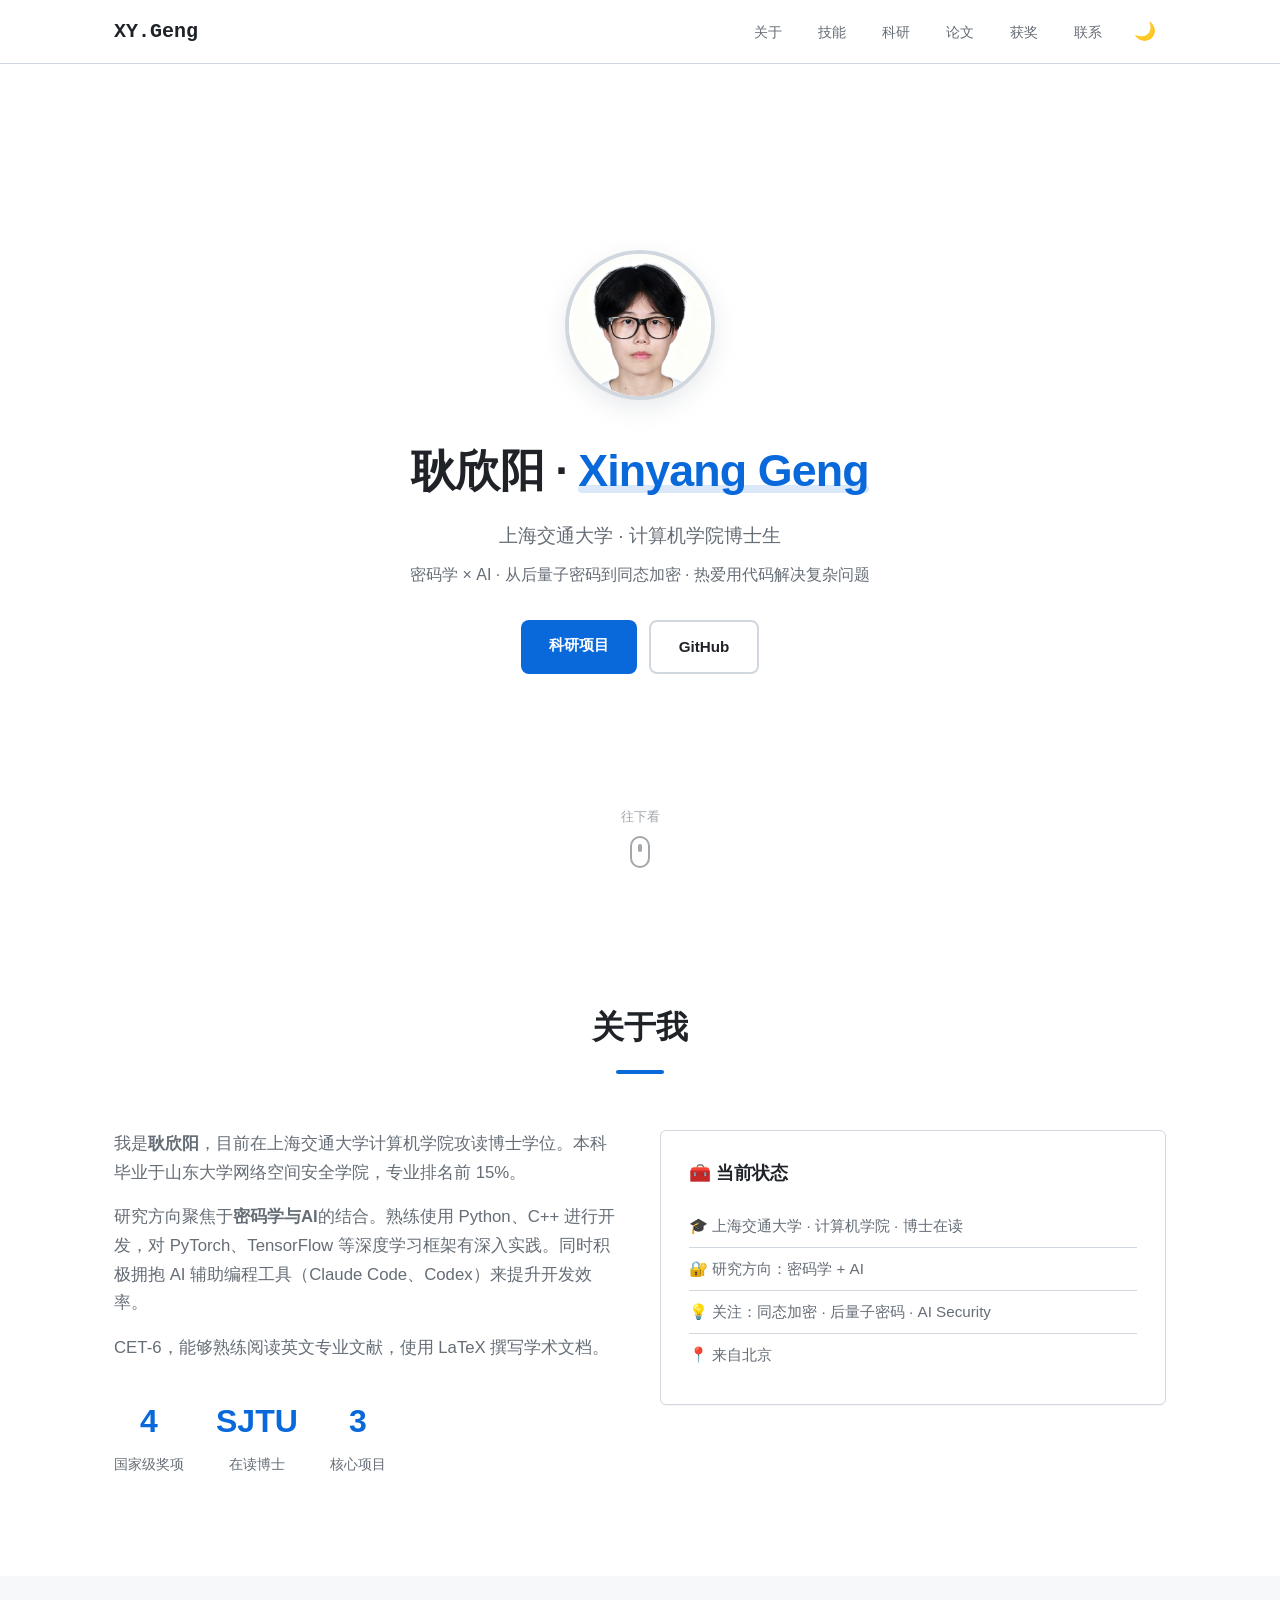
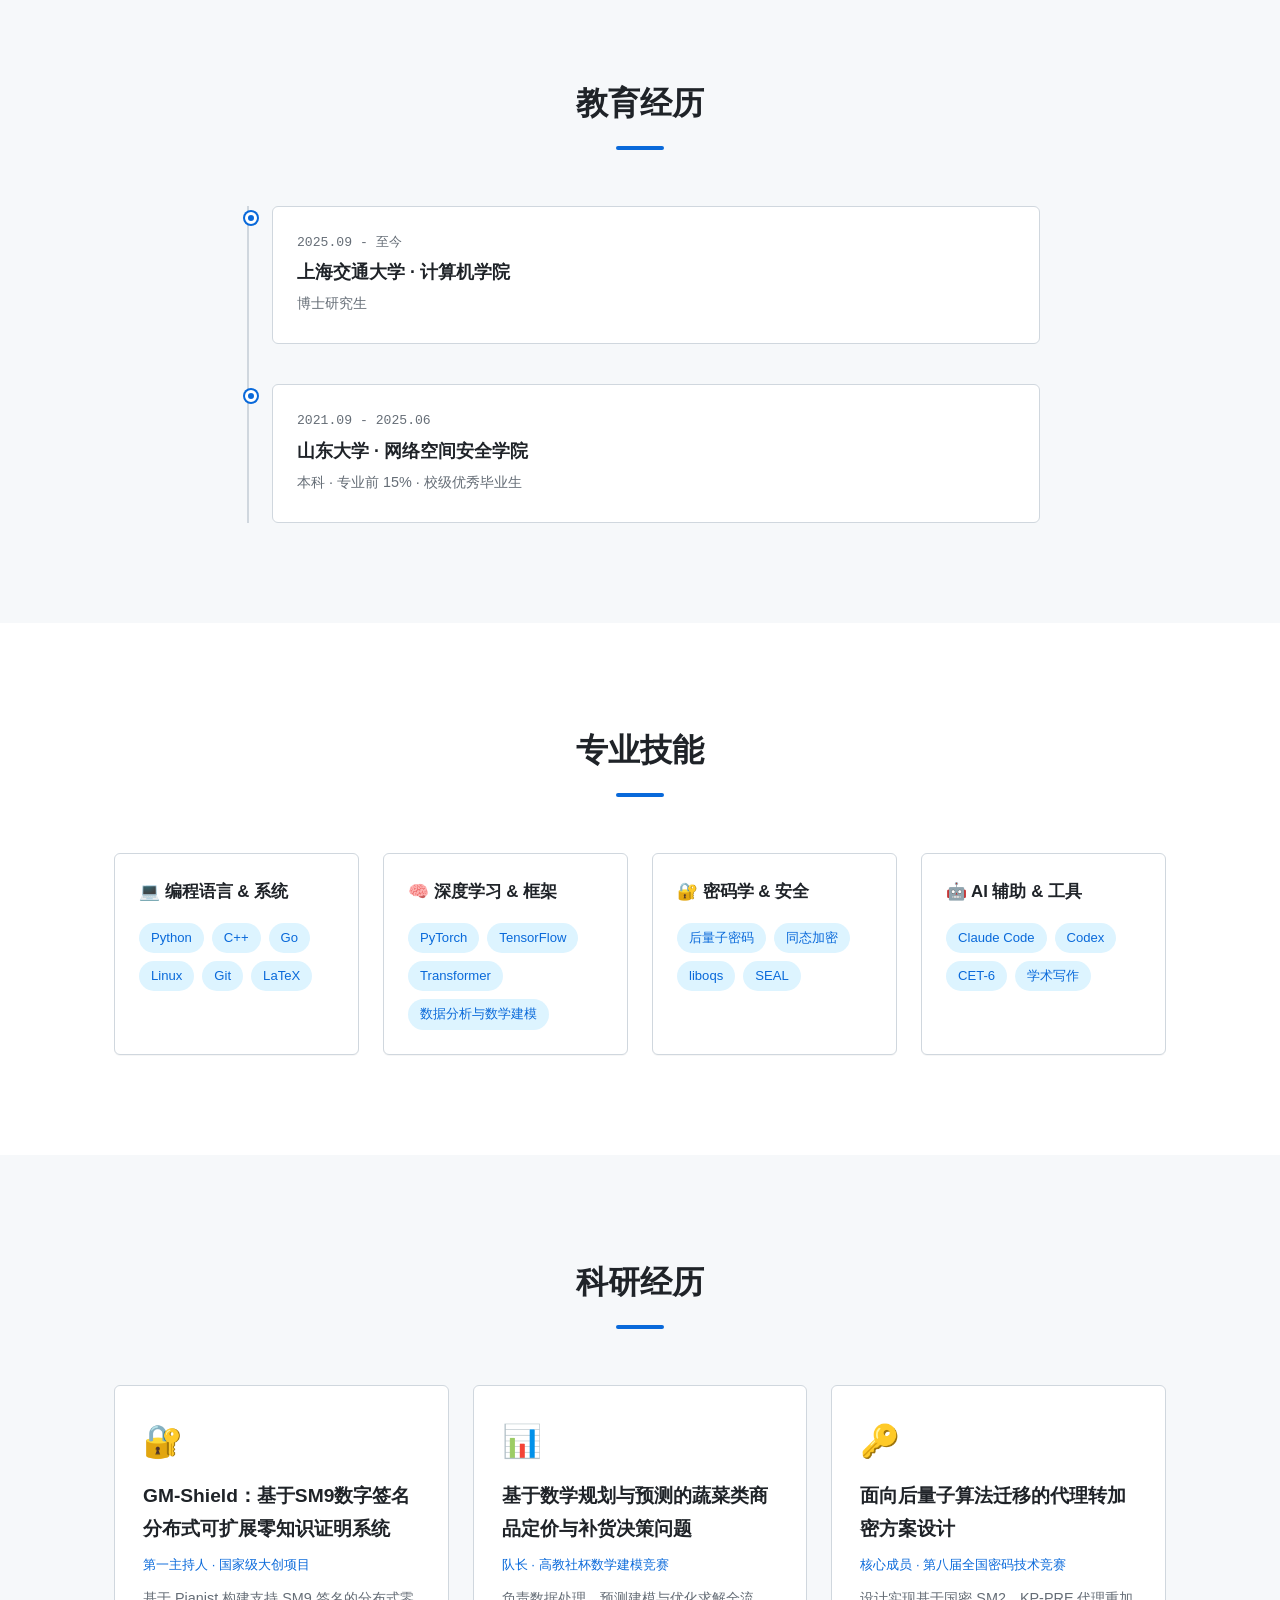
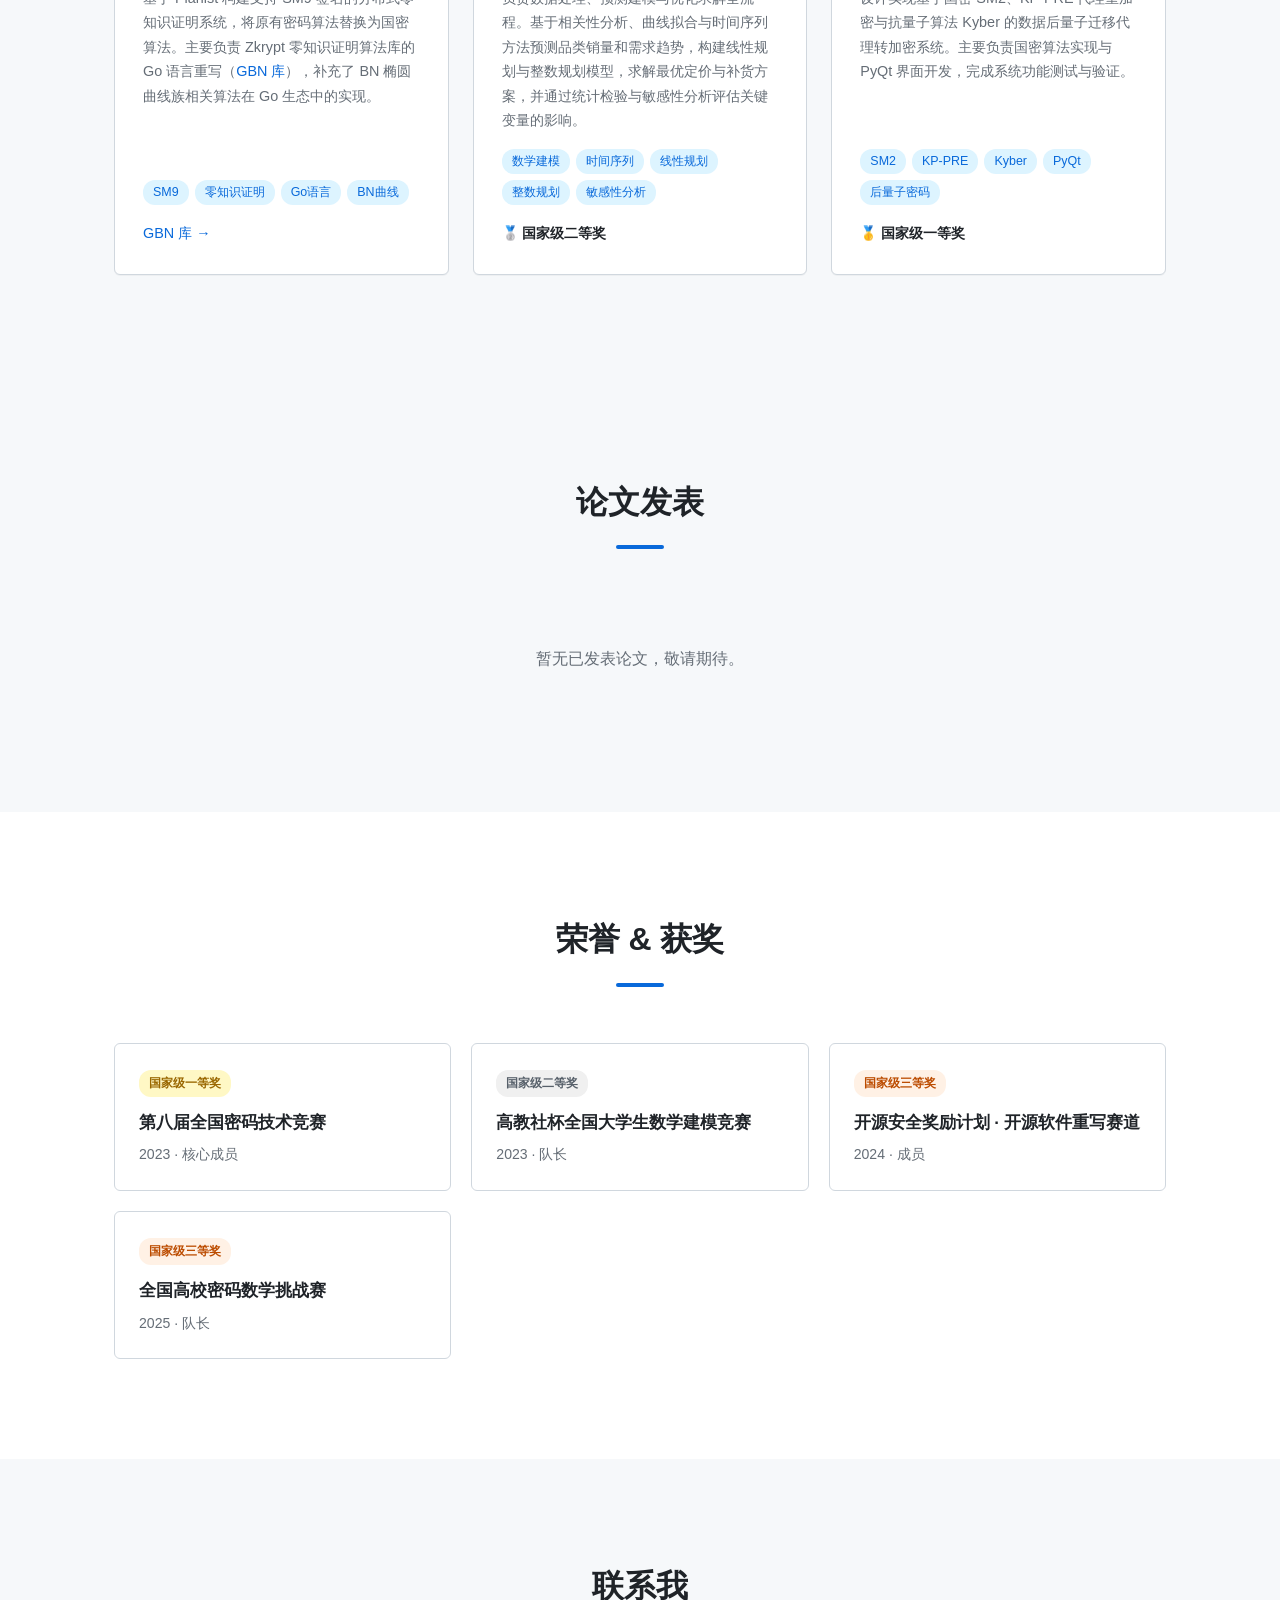
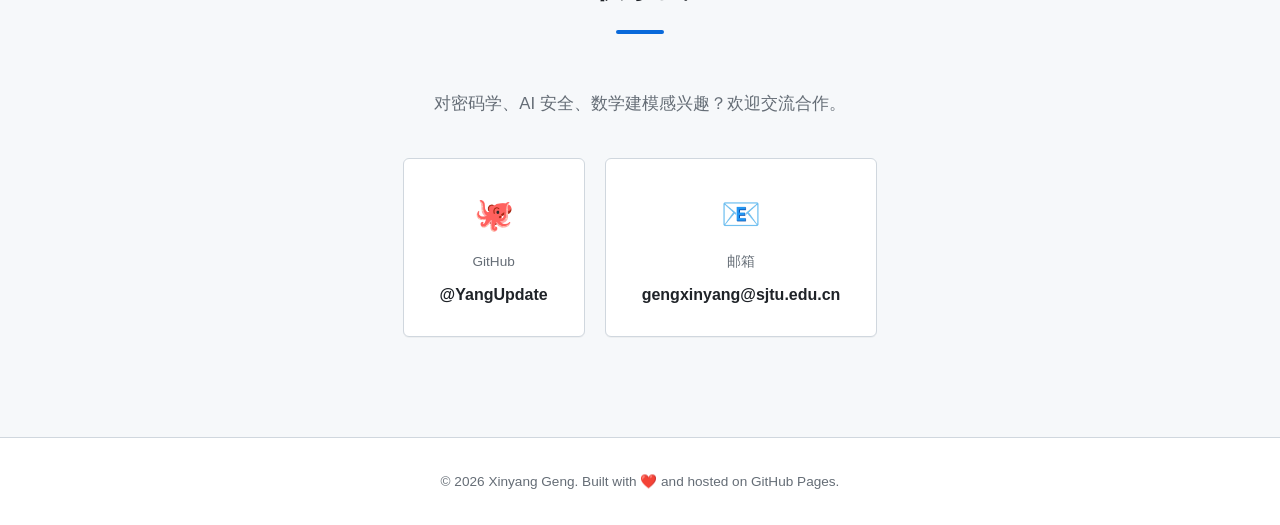
==== commit c3e2f2cc: "Update index.html" ====
--- a/index.html
+++ b/index.html
@@ -40,7 +40,7 @@
         上海交通大学 · 计算机学院博士生
       </p>
       <p class="hero-desc">
-        密码学 × AI · 从理论到同态加密 · 热爱用代码解决复杂问题
+        密码学 × AI · 从后量子密码到同态加密 · 热爱用代码解决复杂问题
       </p>
       <div class="hero-buttons">
         <a href="#research" class="btn btn-primary">科研项目</a>
@@ -116,7 +116,7 @@
           <div class="timeline-content">
             <span class="timeline-date">2021.09 - 2025.06</span>
             <h3>山东大学 · 网络空间安全学院</h3>
-            <p class="timeline-role">本科 · 专业前 15%</p>
+            <p class="timeline-role">本科 · 专业前 15% · 校级优秀毕业生</p>
           </div>
         </div>
       </div>
@@ -139,24 +139,22 @@
           <h3>🧠 深度学习 & 框架</h3>
           <div class="skill-tags">
             <span>PyTorch</span><span>TensorFlow</span>
-            <span>Transformer</span><span>数学建模</span>
-            <span>数据分析</span>
+            <span>Transformer</span>
+            <span>数据分析与数学建模</span>
           </div>
         </div>
         <div class="skill-category">
           <h3>🔐 密码学 & 安全</h3>
           <div class="skill-tags">
-            <span>国密 SM2/SM9</span><span>零知识证明</span>
-            <span>后量子密码</span><span>数字签名</span>
-            <span>代理重加密</span><span>KP-PRE</span>
+            <span>后量子密码</span><span>同态加密</span>
+            <span>liboqs</span><span>SEAL</span>
           </div>
         </div>
         <div class="skill-category">
           <h3>🤖 AI 辅助 & 工具</h3>
           <div class="skill-tags">
             <span>Claude Code</span><span>Codex</span>
-            <span>PyQt</span><span>CET-6</span>
-            <span>学术写作</span>
+            <span>CET-6</span><span>学术写作</span>
           </div>
         </div>
       </div>
@@ -171,13 +169,13 @@
 
         <div class="project-card">
           <div class="project-icon">🔐</div>
-          <h3 class="project-title">GM-Shield：基于 SM9 的分布式零知识证明系统</h3>
+          <h3 class="project-title">GM-Shield：基于SM9数字签名分布式可扩展零知识证明系统</h3>
           <span class="project-role">第一主持人 · 国家级大创项目</span>
           <p class="project-desc">
-            基于 Pianist 构建支持 SM9 签名的分布式零知识证明系统，将原有密码算法替换为国密算法。独立完成 Zkrypt 零知识证明算法库的 Go 语言重写（<a href="https://github.com/Azzzting/gbn" target="_blank">GBN 库</a>），补充了 BN 椭圆曲线族相关算法在 Go 生态中的实现。
+            基于 Pianist 构建支持 SM9 签名的分布式零知识证明系统，将原有密码算法替换为国密算法。主要负责 Zkrypt 零知识证明算法库的 Go 语言重写（<a href="https://github.com/Azzzting/gbn" target="_blank">GBN 库</a>），补充了 BN 椭圆曲线族相关算法在 Go 生态中的实现。
           </p>
           <div class="project-tags">
-            <span>SM9</span><span>零知识证明</span><span>Go</span><span>国密算法</span><span>BN曲线</span>
+            <span>SM9</span><span>零知识证明</span><span>Go语言</span><span>BN曲线</span>
           </div>
           <div class="project-links">
             <a href="https://github.com/Azzzting/gbn" target="_blank" rel="noopener">GBN 库 →</a>
@@ -186,13 +184,13 @@
 
         <div class="project-card">
           <div class="project-icon">📊</div>
-          <h3 class="project-title">蔬菜类商品定价与补货决策</h3>
+          <h3 class="project-title">基于数学规划与预测的蔬菜类商品定价与补货决策问题</h3>
           <span class="project-role">队长 · 高教社杯数学建模竞赛</span>
           <p class="project-desc">
             负责数据处理、预测建模与优化求解全流程。基于相关性分析、曲线拟合与时间序列方法预测品类销量和需求趋势，构建线性规划与整数规划模型，求解最优定价与补货方案，并通过统计检验与敏感性分析评估关键变量的影响。
           </p>
           <div class="project-tags">
-            <span>数学建模</span><span>时间序列</span><span>线性规划</span><span>敏感性分析</span>
+            <span>数学建模</span><span>时间序列</span><span>线性规划</span><span>整数规划</span><span>敏感性分析</span>
           </div>
           <div class="project-links">
             <span class="award-badge">🥈 国家级二等奖</span>
@@ -201,7 +199,7 @@
 
         <div class="project-card">
           <div class="project-icon">🔑</div>
-          <h3 class="project-title">后量子算法迁移的代理转加密方案</h3>
+          <h3 class="project-title">面向后量子算法迁移的代理转加密方案设计</h3>
           <span class="project-role">核心成员 · 第八届全国密码技术竞赛</span>
           <p class="project-desc">
             设计实现基于国密 SM2、KP-PRE 代理重加密与抗量子算法 Kyber 的数据后量子迁移代理转加密系统。主要负责国密算法实现与 PyQt 界面开发，完成系统功能测试与验证。
@@ -252,11 +250,6 @@
           <div class="award-level bronze">国家级三等奖</div>
           <h3>全国高校密码数学挑战赛</h3>
           <p>2025 · 队长</p>
-        </div>
-        <div class="award-card">
-          <div class="award-level other">其他荣誉</div>
-          <h3>综合奖项 & 奖学金</h3>
-          <p>"建行杯"互联网+ 省级金奖 · 亚太数模二等奖 · 美赛 H 奖 · 三次学业二等奖学金 · 三次特长奖学金 · 校级优秀毕业生 · 创新创业活动先进个人</p>
         </div>
       </div>
     </div>
--- a/style.css
+++ b/style.css
@@ -176,12 +176,13 @@
 }
 
 .hero-avatar {
-  width: 140px;
-  height: 140px;
+  width: 150px;
+  height: 150px;
   border-radius: 50%;
   object-fit: cover;
-  margin-bottom: 20px;
-  border: 3px solid var(--border);
+  object-position: center 20%;
+  margin-bottom: 24px;
+  border: 4px solid var(--border);
   box-shadow: var(--shadow-lg);
   animation: float 3s ease-in-out infinite;
 }
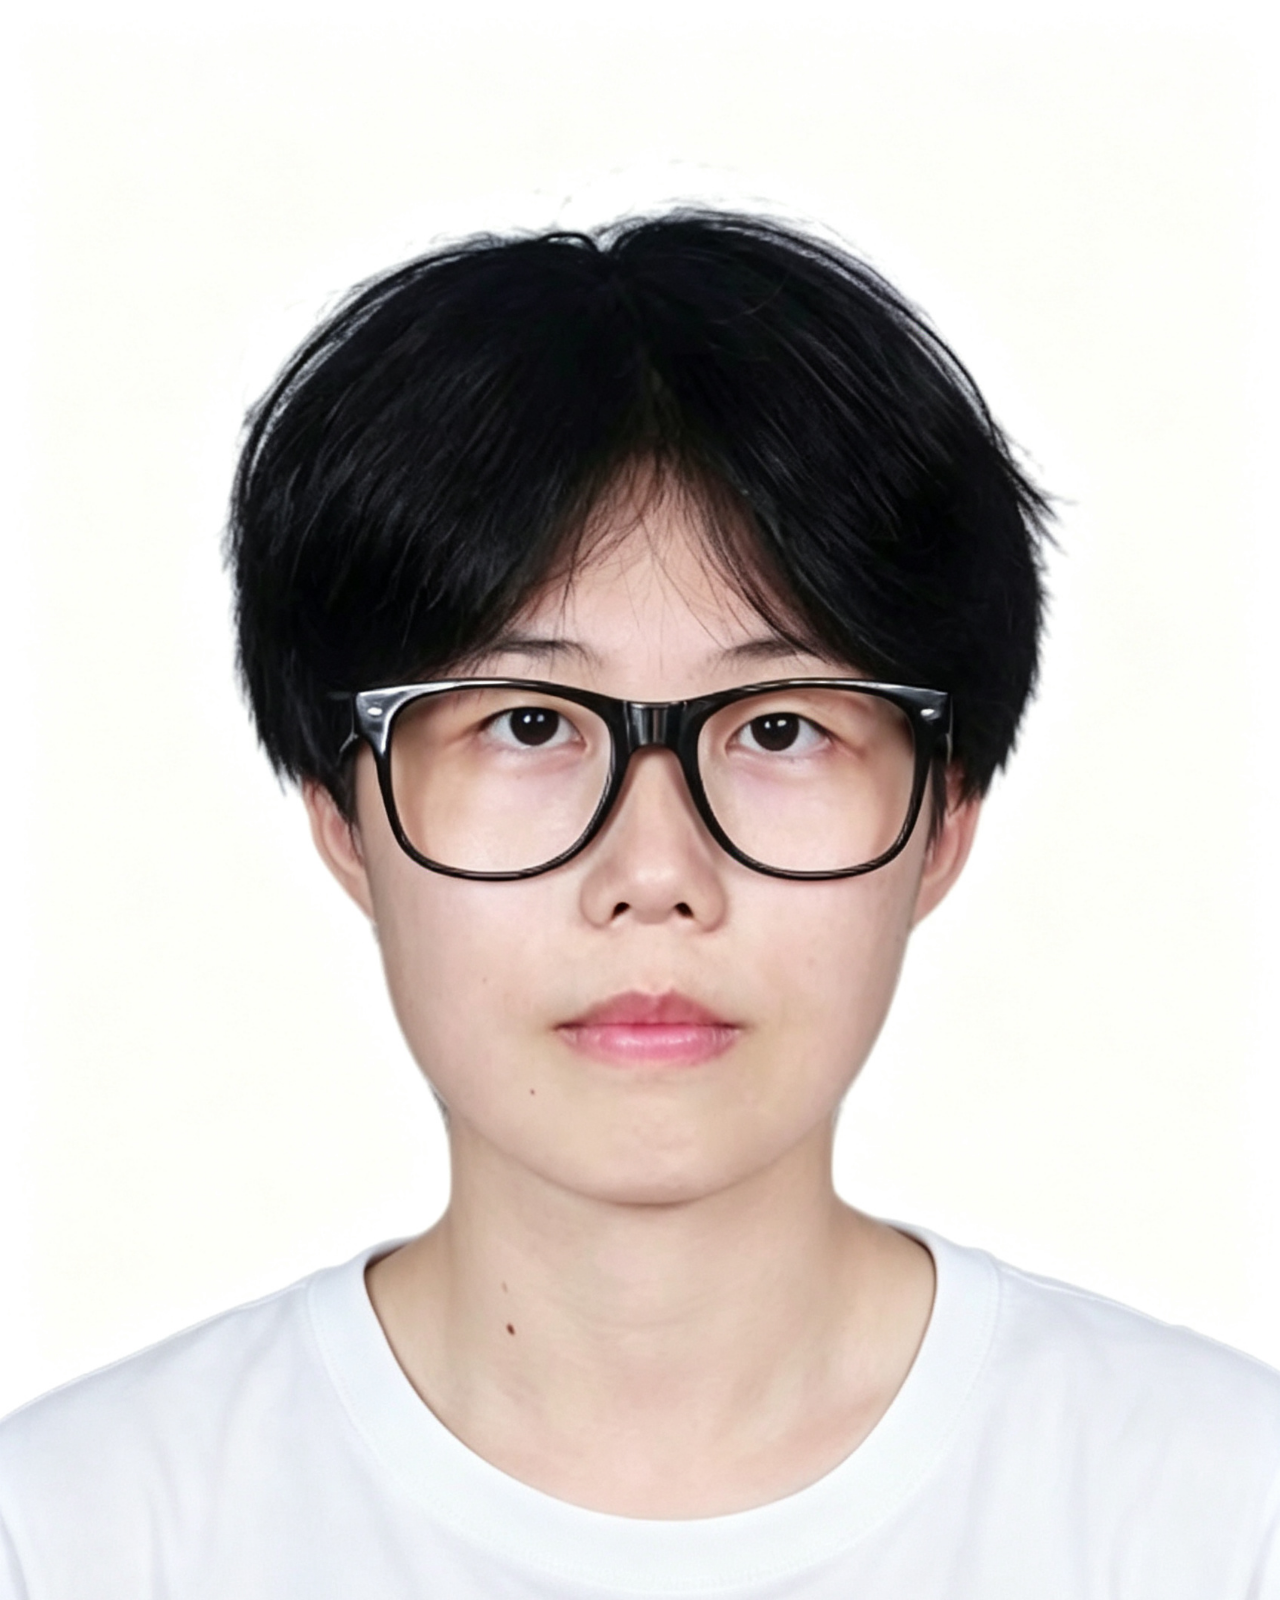
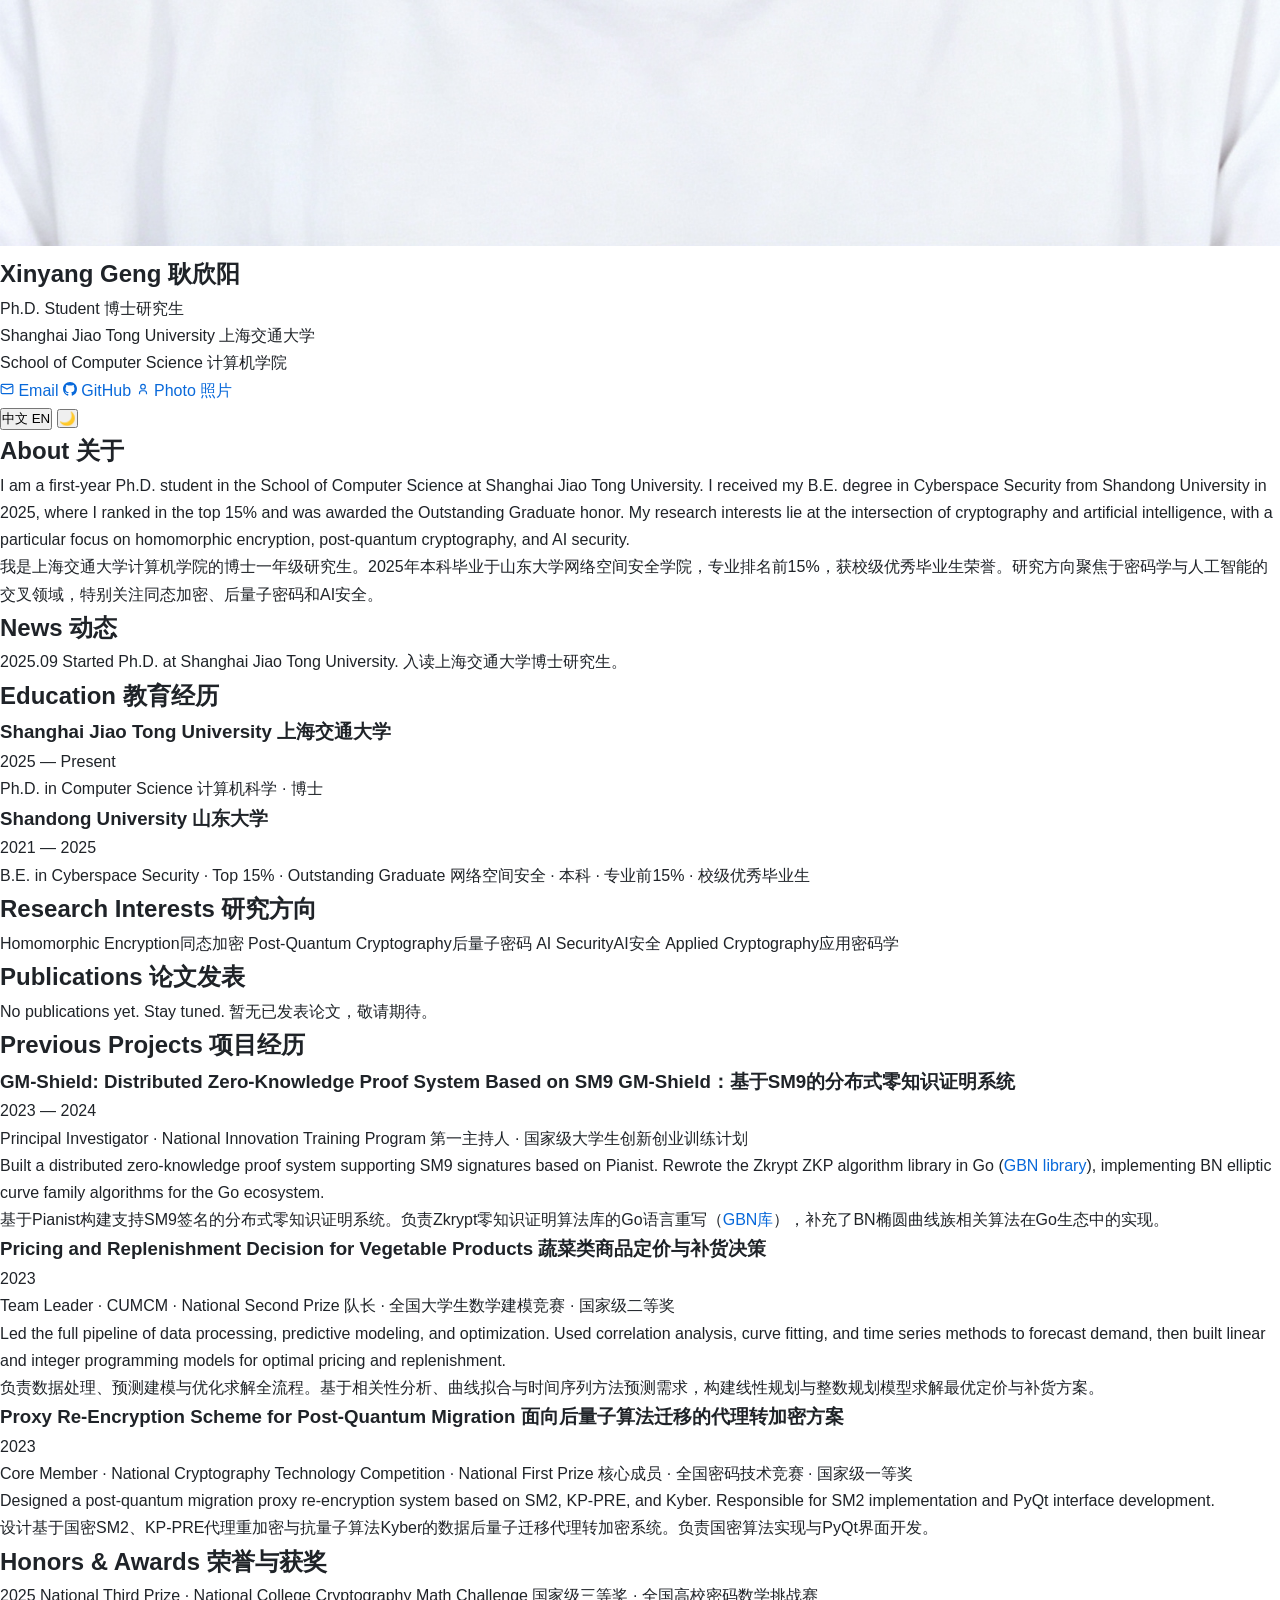
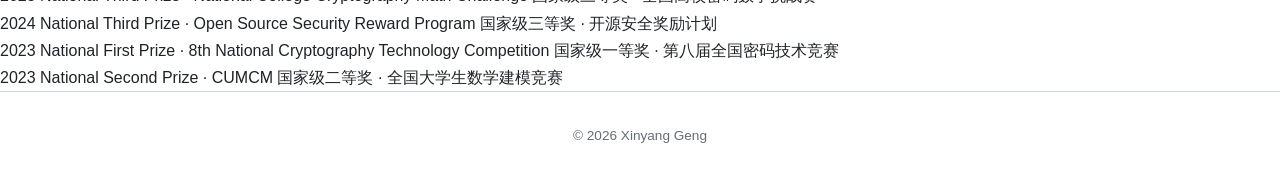
==== commit 76a1db7f: "Redesign: xi-xiaoran style + bilingual (index.html)" ====
--- a/index.html
+++ b/index.html
@@ -1,289 +1,259 @@
 <!DOCTYPE html>
-<html lang="zh-CN">
+<html lang="en">
 <head>
   <meta charset="UTF-8">
   <meta name="viewport" content="width=device-width, initial-scale=1.0">
-  <title>耿欣阳 · Xinyang Geng</title>
-  <meta name="description" content="耿欣阳的个人网站 - 上海交通大学计算机学院博士 · 密码学 & AI">
-  <link rel="stylesheet" href="style.css">
-  <link rel="icon" href="data:image/svg+xml,<svg xmlns='http://www.w3.org/2000/svg' viewBox='0 0 100 100'><text y='.9em' font-size='90'>🔐</text></svg>">
+  <title>Xinyang Geng (耿欣阳)</title>
+  <meta name="description" content="Xinyang Geng - Ph.D. student at Shanghai Jiao Tong University, working on cryptography and AI.">
+  <link rel="stylesheet" href="style.css?v=3">
+  <link rel="icon" href="data:image/svg+xml,<svg xmlns='http://www.w3.org/2000/svg' viewBox='0 0 100 100'><text y='.9em' font-size='90' font-family='Georgia,serif' fill='%231a1a1a'>G</text></svg>">
 </head>
-<body>
-
-  <!-- 导航栏 -->
-  <nav class="navbar" id="navbar">
-    <div class="nav-container">
-      <a href="#home" class="nav-logo">XY.Geng</a>
-      <ul class="nav-links">
-        <li><a href="#about">关于</a></li>
-        <li><a href="#skills">技能</a></li>
-        <li><a href="#research">科研</a></li>
-        <li><a href="#publications">论文</a></li>
-        <li><a href="#awards">获奖</a></li>
-        <li><a href="#contact">联系</a></li>
-        <li><button class="theme-toggle" id="themeToggle" aria-label="切换主题">🌙</button></li>
-      </ul>
-      <button class="nav-mobile-btn" id="mobileBtn" aria-label="菜单">
-        <span></span><span></span><span></span>
-      </button>
-    </div>
-  </nav>
-
-  <!-- 首页 Hero -->
-  <section class="hero" id="home">
-    <div class="hero-content">
-      <img src="images/you.png" alt="耿欣阳" class="hero-avatar">
-      <h1 class="hero-title">
-        耿欣阳 · <span class="highlight">Xinyang Geng</span>
+<body class="lang-en">
+
+  <div class="layout">
+
+    <!-- ===== Left Sidebar ===== -->
+    <aside class="sidebar">
+      <img src="images/you.png" alt="Xinyang Geng" class="profile-photo">
+
+      <h1 class="profile-name">
+        <span data-lang="en">Xinyang Geng</span>
+        <span data-lang="zh">耿欣阳</span>
       </h1>
-      <p class="hero-subtitle">
-        上海交通大学 · 计算机学院博士生
+      <p class="profile-title">
+        <span data-lang="en">Ph.D. Student</span>
+        <span data-lang="zh">博士研究生</span>
       </p>
-      <p class="hero-desc">
-        密码学 × AI · 从后量子密码到同态加密 · 热爱用代码解决复杂问题
+      <p class="profile-school">
+        <span data-lang="en">Shanghai Jiao Tong University</span>
+        <span data-lang="zh">上海交通大学</span>
       </p>
-      <div class="hero-buttons">
-        <a href="#research" class="btn btn-primary">科研项目</a>
-        <a href="https://github.com/YangUpdate" target="_blank" rel="noopener" class="btn btn-outline">GitHub</a>
-      </div>
-    </div>
-    <div class="hero-scroll">
-      <span>往下看</span>
-      <div class="scroll-mouse"></div>
-    </div>
-  </section>
-
-  <!-- 关于我 -->
-  <section class="section" id="about">
-    <div class="container">
-      <h2 class="section-title">关于我</h2>
-      <div class="about-grid">
-        <div class="about-text">
-          <p>
-            我是<strong>耿欣阳</strong>，目前在上海交通大学计算机学院攻读博士学位。本科毕业于山东大学网络空间安全学院，专业排名前 15%。
-          </p>
-          <p>
-            研究方向聚焦于<strong>密码学与AI</strong>的结合。熟练使用 Python、C++ 进行开发，对 PyTorch、TensorFlow 等深度学习框架有深入实践。同时积极拥抱 AI 辅助编程工具（Claude Code、Codex）来提升开发效率。
-          </p>
-          <p>
-            CET-6，能够熟练阅读英文专业文献，使用 LaTeX 撰写学术文档。
-          </p>
-          <div class="about-stats">
-            <div class="stat-item">
-              <span class="stat-number">4</span>
-              <span class="stat-label">国家级奖项</span>
-            </div>
-            <div class="stat-item">
-              <span class="stat-number">SJTU</span>
-              <span class="stat-label">在读博士</span>
-            </div>
-            <div class="stat-item">
-              <span class="stat-number">3</span>
-              <span class="stat-label">核心项目</span>
-            </div>
-          </div>
-        </div>
-        <div class="about-card">
-          <div class="about-card-inner">
-            <h3>🧰 当前状态</h3>
-            <ul>
-              <li>🎓 上海交通大学 · 计算机学院 · 博士在读</li>
-              <li>🔐 研究方向：密码学 + AI</li>
-              <li>💡 关注：同态加密 · 后量子密码 · AI Security</li>
-              <li>📍 来自北京</li>
-            </ul>
-          </div>
-        </div>
-      </div>
-    </div>
-  </section>
-
-  <!-- 教育背景 -->
-  <section class="section section-alt" id="education">
-    <div class="container">
-      <h2 class="section-title">教育经历</h2>
-      <div class="timeline">
-        <div class="timeline-item">
-          <div class="timeline-dot"></div>
-          <div class="timeline-content">
-            <span class="timeline-date">2025.09 - 至今</span>
-            <h3>上海交通大学 · 计算机学院</h3>
-            <p class="timeline-role">博士研究生</p>
-          </div>
-        </div>
-        <div class="timeline-item">
-          <div class="timeline-dot"></div>
-          <div class="timeline-content">
-            <span class="timeline-date">2021.09 - 2025.06</span>
-            <h3>山东大学 · 网络空间安全学院</h3>
-            <p class="timeline-role">本科 · 专业前 15% · 校级优秀毕业生</p>
-          </div>
-        </div>
-      </div>
-    </div>
-  </section>
-
-  <!-- 技能 -->
-  <section class="section" id="skills">
-    <div class="container">
-      <h2 class="section-title">专业技能</h2>
-      <div class="skills-grid">
-        <div class="skill-category">
-          <h3>💻 编程语言 & 系统</h3>
-          <div class="skill-tags">
-            <span>Python</span><span>C++</span><span>Go</span>
-            <span>Linux</span><span>Git</span><span>LaTeX</span>
-          </div>
-        </div>
-        <div class="skill-category">
-          <h3>🧠 深度学习 & 框架</h3>
-          <div class="skill-tags">
-            <span>PyTorch</span><span>TensorFlow</span>
-            <span>Transformer</span>
-            <span>数据分析与数学建模</span>
-          </div>
-        </div>
-        <div class="skill-category">
-          <h3>🔐 密码学 & 安全</h3>
-          <div class="skill-tags">
-            <span>后量子密码</span><span>同态加密</span>
-            <span>liboqs</span><span>SEAL</span>
-          </div>
-        </div>
-        <div class="skill-category">
-          <h3>🤖 AI 辅助 & 工具</h3>
-          <div class="skill-tags">
-            <span>Claude Code</span><span>Codex</span>
-            <span>CET-6</span><span>学术写作</span>
-          </div>
-        </div>
-      </div>
-    </div>
-  </section>
-
-  <!-- 科研项目 -->
-  <section class="section section-alt" id="research">
-    <div class="container">
-      <h2 class="section-title">科研经历</h2>
-      <div class="projects-grid">
-
-        <div class="project-card">
-          <div class="project-icon">🔐</div>
-          <h3 class="project-title">GM-Shield：基于SM9数字签名分布式可扩展零知识证明系统</h3>
-          <span class="project-role">第一主持人 · 国家级大创项目</span>
-          <p class="project-desc">
-            基于 Pianist 构建支持 SM9 签名的分布式零知识证明系统，将原有密码算法替换为国密算法。主要负责 Zkrypt 零知识证明算法库的 Go 语言重写（<a href="https://github.com/Azzzting/gbn" target="_blank">GBN 库</a>），补充了 BN 椭圆曲线族相关算法在 Go 生态中的实现。
-          </p>
-          <div class="project-tags">
-            <span>SM9</span><span>零知识证明</span><span>Go语言</span><span>BN曲线</span>
-          </div>
-          <div class="project-links">
-            <a href="https://github.com/Azzzting/gbn" target="_blank" rel="noopener">GBN 库 →</a>
-          </div>
-        </div>
-
-        <div class="project-card">
-          <div class="project-icon">📊</div>
-          <h3 class="project-title">基于数学规划与预测的蔬菜类商品定价与补货决策问题</h3>
-          <span class="project-role">队长 · 高教社杯数学建模竞赛</span>
-          <p class="project-desc">
-            负责数据处理、预测建模与优化求解全流程。基于相关性分析、曲线拟合与时间序列方法预测品类销量和需求趋势，构建线性规划与整数规划模型，求解最优定价与补货方案，并通过统计检验与敏感性分析评估关键变量的影响。
-          </p>
-          <div class="project-tags">
-            <span>数学建模</span><span>时间序列</span><span>线性规划</span><span>整数规划</span><span>敏感性分析</span>
-          </div>
-          <div class="project-links">
-            <span class="award-badge">🥈 国家级二等奖</span>
-          </div>
-        </div>
-
-        <div class="project-card">
-          <div class="project-icon">🔑</div>
-          <h3 class="project-title">面向后量子算法迁移的代理转加密方案设计</h3>
-          <span class="project-role">核心成员 · 第八届全国密码技术竞赛</span>
-          <p class="project-desc">
-            设计实现基于国密 SM2、KP-PRE 代理重加密与抗量子算法 Kyber 的数据后量子迁移代理转加密系统。主要负责国密算法实现与 PyQt 界面开发，完成系统功能测试与验证。
-          </p>
-          <div class="project-tags">
-            <span>SM2</span><span>KP-PRE</span><span>Kyber</span><span>PyQt</span><span>后量子密码</span>
-          </div>
-          <div class="project-links">
-            <span class="award-badge">🥇 国家级一等奖</span>
-          </div>
-        </div>
-
-      </div>
-    </div>
-  </section>
-
-  <!-- 论文发表 -->
-  <section class="section section-alt" id="publications">
-    <div class="container">
-      <h2 class="section-title">论文发表</h2>
-      <p class="publication-note">
-        暂无已发表论文，敬请期待。
+      <p class="profile-dept">
+        <span data-lang="en">School of Computer Science</span>
+        <span data-lang="zh">计算机学院</span>
       </p>
-    </div>
-  </section>
-
-  <!-- 获奖 -->
-  <section class="section" id="awards">
-    <div class="container">
-      <h2 class="section-title">荣誉 & 获奖</h2>
-      <div class="awards-grid">
-        <div class="award-card">
-          <div class="award-level gold">国家级一等奖</div>
-          <h3>第八届全国密码技术竞赛</h3>
-          <p>2023 · 核心成员</p>
-        </div>
-        <div class="award-card">
-          <div class="award-level silver">国家级二等奖</div>
-          <h3>高教社杯全国大学生数学建模竞赛</h3>
-          <p>2023 · 队长</p>
-        </div>
-        <div class="award-card">
-          <div class="award-level bronze">国家级三等奖</div>
-          <h3>开源安全奖励计划 · 开源软件重写赛道</h3>
-          <p>2024 · 成员</p>
-        </div>
-        <div class="award-card">
-          <div class="award-level bronze">国家级三等奖</div>
-          <h3>全国高校密码数学挑战赛</h3>
-          <p>2025 · 队长</p>
-        </div>
-      </div>
-    </div>
-  </section>
-
-  <!-- 联系 -->
-  <section class="section section-alt" id="contact">
-    <div class="container">
-      <h2 class="section-title">联系我</h2>
-      <p class="contact-intro">
-        对密码学、AI 安全、数学建模感兴趣？欢迎交流合作。
-      </p>
-      <div class="contact-links">
-        <a href="https://github.com/YangUpdate" target="_blank" rel="noopener" class="contact-card">
-          <span class="contact-icon">🐙</span>
-          <span class="contact-label">GitHub</span>
-          <span class="contact-value">@YangUpdate</span>
+
+      <div class="sidebar-links">
+        <a href="mailto:gengxinyang@sjtu.edu.cn">
+          <svg width="14" height="14" viewBox="0 0 24 24" fill="none" stroke="currentColor" stroke-width="2"><rect x="2" y="4" width="20" height="16" rx="2"/><path d="m22 7-10 5L2 7"/></svg>
+          Email
         </a>
-        <a href="mailto:gengxinyang@sjtu.edu.cn" class="contact-card">
-          <span class="contact-icon">📧</span>
-          <span class="contact-label">邮箱</span>
-          <span class="contact-value">gengxinyang@sjtu.edu.cn</span>
+        <a href="https://github.com/YangUpdate" target="_blank" rel="noopener">
+          <svg width="14" height="14" viewBox="0 0 24 24" fill="currentColor"><path d="M12 0C5.37 0 0 5.37 0 12c0 5.31 3.435 9.795 8.205 11.385.6.105.825-.255.825-.57 0-.285-.015-1.23-.015-2.235-3.015.555-3.795-.735-4.035-1.41-.135-.345-.72-1.41-1.23-1.695-.42-.225-1.02-.78-.015-.795.945-.015 1.62.87 1.845 1.23 1.08 1.815 2.805 1.305 3.495.99.105-.78.42-1.305.765-1.605-2.67-.3-5.46-1.335-5.46-5.925 0-1.305.465-2.385 1.23-3.225-.12-.3-.54-1.53.12-3.18 0 0 1.005-.315 3.3 1.23.96-.27 1.98-.405 3-.405s2.04.135 3 .405c2.295-1.56 3.3-1.23 3.3-1.23.66 1.65.24 2.88.12 3.18.765.84 1.23 1.905 1.23 3.225 0 4.605-2.805 5.625-5.475 5.925.435.375.81 1.095.81 2.22 0 1.605-.015 2.895-.015 3.3 0 .315.225.69.825.57A12.02 12.02 0 0 0 24 12c0-6.63-5.37-12-12-12z"/></svg>
+          GitHub
+        </a>
+        <a href="images/you.png" target="_blank">
+          <svg width="14" height="14" viewBox="0 0 24 24" fill="none" stroke="currentColor" stroke-width="2"><circle cx="12" cy="8" r="4"/><path d="M6 21v-2a4 4 0 0 1 4-4h4a4 4 0 0 1 4 4v2"/></svg>
+          <span data-lang="en">Photo</span>
+          <span data-lang="zh">照片</span>
         </a>
       </div>
-    </div>
-  </section>
-
-  <!-- 页脚 -->
+
+      <div class="sidebar-controls">
+        <button class="ctrl-btn" id="langToggle">
+          <span data-lang="en">中文</span>
+          <span data-lang="zh">EN</span>
+        </button>
+        <button class="ctrl-btn" id="themeToggle">🌙</button>
+      </div>
+    </aside>
+
+    <!-- ===== Main Content ===== -->
+    <main class="main-content">
+
+      <!-- About -->
+      <section id="about">
+        <h2 class="section-heading">
+          <span data-lang="en">About</span>
+          <span data-lang="zh">关于</span>
+        </h2>
+        <div class="section-content">
+          <p data-lang="en">I am a first-year Ph.D. student in the School of Computer Science at Shanghai Jiao Tong University. I received my B.E. degree in Cyberspace Security from Shandong University in 2025, where I ranked in the top 15% and was awarded the Outstanding Graduate honor. My research interests lie at the intersection of cryptography and artificial intelligence, with a particular focus on homomorphic encryption, post-quantum cryptography, and AI security.</p>
+          <p data-lang="zh">我是上海交通大学计算机学院的博士一年级研究生。2025年本科毕业于山东大学网络空间安全学院，专业排名前15%，获校级优秀毕业生荣誉。研究方向聚焦于密码学与人工智能的交叉领域，特别关注同态加密、后量子密码和AI安全。</p>
+        </div>
+      </section>
+
+      <!-- News -->
+      <section id="news">
+        <h2 class="section-heading">
+          <span data-lang="en">News</span>
+          <span data-lang="zh">动态</span>
+        </h2>
+        <div class="section-content">
+          <ul class="news-list">
+            <li>
+              <span class="news-date">2025.09</span>
+              <span data-lang="en">Started Ph.D. at Shanghai Jiao Tong University.</span>
+              <span data-lang="zh">入读上海交通大学博士研究生。</span>
+            </li>
+          </ul>
+        </div>
+      </section>
+
+      <!-- Education -->
+      <section id="education">
+        <h2 class="section-heading">
+          <span data-lang="en">Education</span>
+          <span data-lang="zh">教育经历</span>
+        </h2>
+        <div class="section-content">
+          <div class="entry">
+            <div class="entry-header">
+              <h3>
+                <span data-lang="en">Shanghai Jiao Tong University</span>
+                <span data-lang="zh">上海交通大学</span>
+              </h3>
+              <span class="entry-date">2025 — Present</span>
+            </div>
+            <p class="entry-role">
+              <span data-lang="en">Ph.D. in Computer Science</span>
+              <span data-lang="zh">计算机科学 · 博士</span>
+            </p>
+          </div>
+          <div class="entry">
+            <div class="entry-header">
+              <h3>
+                <span data-lang="en">Shandong University</span>
+                <span data-lang="zh">山东大学</span>
+              </h3>
+              <span class="entry-date">2021 — 2025</span>
+            </div>
+            <p class="entry-role">
+              <span data-lang="en">B.E. in Cyberspace Security · Top 15% · Outstanding Graduate</span>
+              <span data-lang="zh">网络空间安全 · 本科 · 专业前15% · 校级优秀毕业生</span>
+            </p>
+          </div>
+        </div>
+      </section>
+
+      <!-- Research Interests -->
+      <section id="research">
+        <h2 class="section-heading">
+          <span data-lang="en">Research Interests</span>
+          <span data-lang="zh">研究方向</span>
+        </h2>
+        <div class="section-content">
+          <div class="tag-list">
+            <span class="tag"><span data-lang="en">Homomorphic Encryption</span><span data-lang="zh">同态加密</span></span>
+            <span class="tag"><span data-lang="en">Post-Quantum Cryptography</span><span data-lang="zh">后量子密码</span></span>
+            <span class="tag"><span data-lang="en">AI Security</span><span data-lang="zh">AI安全</span></span>
+            <span class="tag"><span data-lang="en">Applied Cryptography</span><span data-lang="zh">应用密码学</span></span>
+          </div>
+        </div>
+      </section>
+
+      <!-- Publications -->
+      <section id="publications">
+        <h2 class="section-heading">
+          <span data-lang="en">Publications</span>
+          <span data-lang="zh">论文发表</span>
+        </h2>
+        <div class="section-content">
+          <p class="empty-note">
+            <span data-lang="en">No publications yet. Stay tuned.</span>
+            <span data-lang="zh">暂无已发表论文，敬请期待。</span>
+          </p>
+        </div>
+      </section>
+
+      <!-- Previous Projects -->
+      <section id="projects">
+        <h2 class="section-heading">
+          <span data-lang="en">Previous Projects</span>
+          <span data-lang="zh">项目经历</span>
+        </h2>
+        <div class="section-content">
+
+          <div class="entry">
+            <div class="entry-header">
+              <h3>
+                <span data-lang="en">GM-Shield: Distributed Zero-Knowledge Proof System Based on SM9</span>
+                <span data-lang="zh">GM-Shield：基于SM9的分布式零知识证明系统</span>
+              </h3>
+              <span class="entry-date">2023 — 2024</span>
+            </div>
+            <p class="entry-role">
+              <span data-lang="en">Principal Investigator · National Innovation Training Program</span>
+              <span data-lang="zh">第一主持人 · 国家级大学生创新创业训练计划</span>
+            </p>
+            <p data-lang="en" class="entry-desc">Built a distributed zero-knowledge proof system supporting SM9 signatures based on Pianist. Rewrote the Zkrypt ZKP algorithm library in Go (<a href="https://github.com/Azzzting/gbn" target="_blank" rel="noopener">GBN library</a>), implementing BN elliptic curve family algorithms for the Go ecosystem.</p>
+            <p data-lang="zh" class="entry-desc">基于Pianist构建支持SM9签名的分布式零知识证明系统。负责Zkrypt零知识证明算法库的Go语言重写（<a href="https://github.com/Azzzting/gbn" target="_blank" rel="noopener">GBN库</a>），补充了BN椭圆曲线族相关算法在Go生态中的实现。</p>
+          </div>
+
+          <div class="entry">
+            <div class="entry-header">
+              <h3>
+                <span data-lang="en">Pricing and Replenishment Decision for Vegetable Products</span>
+                <span data-lang="zh">蔬菜类商品定价与补货决策</span>
+              </h3>
+              <span class="entry-date">2023</span>
+            </div>
+            <p class="entry-role">
+              <span data-lang="en">Team Leader · CUMCM · National Second Prize</span>
+              <span data-lang="zh">队长 · 全国大学生数学建模竞赛 · 国家级二等奖</span>
+            </p>
+            <p data-lang="en" class="entry-desc">Led the full pipeline of data processing, predictive modeling, and optimization. Used correlation analysis, curve fitting, and time series methods to forecast demand, then built linear and integer programming models for optimal pricing and replenishment.</p>
+            <p data-lang="zh" class="entry-desc">负责数据处理、预测建模与优化求解全流程。基于相关性分析、曲线拟合与时间序列方法预测需求，构建线性规划与整数规划模型求解最优定价与补货方案。</p>
+          </div>
+
+          <div class="entry">
+            <div class="entry-header">
+              <h3>
+                <span data-lang="en">Proxy Re-Encryption Scheme for Post-Quantum Migration</span>
+                <span data-lang="zh">面向后量子算法迁移的代理转加密方案</span>
+              </h3>
+              <span class="entry-date">2023</span>
+            </div>
+            <p class="entry-role">
+              <span data-lang="en">Core Member · National Cryptography Technology Competition · National First Prize</span>
+              <span data-lang="zh">核心成员 · 全国密码技术竞赛 · 国家级一等奖</span>
+            </p>
+            <p data-lang="en" class="entry-desc">Designed a post-quantum migration proxy re-encryption system based on SM2, KP-PRE, and Kyber. Responsible for SM2 implementation and PyQt interface development.</p>
+            <p data-lang="zh" class="entry-desc">设计基于国密SM2、KP-PRE代理重加密与抗量子算法Kyber的数据后量子迁移代理转加密系统。负责国密算法实现与PyQt界面开发。</p>
+          </div>
+
+        </div>
+      </section>
+
+      <!-- Honors & Awards -->
+      <section id="awards">
+        <h2 class="section-heading">
+          <span data-lang="en">Honors &amp; Awards</span>
+          <span data-lang="zh">荣誉与获奖</span>
+        </h2>
+        <div class="section-content">
+          <ul class="awards-list">
+            <li>
+              <span class="award-date">2025</span>
+              <span data-lang="en">National Third Prize · National College Cryptography Math Challenge</span>
+              <span data-lang="zh">国家级三等奖 · 全国高校密码数学挑战赛</span>
+            </li>
+            <li>
+              <span class="award-date">2024</span>
+              <span data-lang="en">National Third Prize · Open Source Security Reward Program</span>
+              <span data-lang="zh">国家级三等奖 · 开源安全奖励计划</span>
+            </li>
+            <li>
+              <span class="award-date">2023</span>
+              <span data-lang="en">National First Prize · 8th National Cryptography Technology Competition</span>
+              <span data-lang="zh">国家级一等奖 · 第八届全国密码技术竞赛</span>
+            </li>
+            <li>
+              <span class="award-date">2023</span>
+              <span data-lang="en">National Second Prize · CUMCM</span>
+              <span data-lang="zh">国家级二等奖 · 全国大学生数学建模竞赛</span>
+            </li>
+          </ul>
+        </div>
+      </section>
+
+    </main>
+  </div>
+
   <footer class="footer">
-    <div class="container">
-      <p>&copy; 2026 Xinyang Geng. Built with ❤️ and hosted on GitHub Pages.</p>
-    </div>
+    <p>&copy; 2026 Xinyang Geng</p>
   </footer>
 
-  <script src="script.js"></script>
+  <script src="script.js?v=3"></script>
 </body>
 </html>
--- a/style.css
+++ b/style.css
@@ -180,7 +180,7 @@
   height: 150px;
   border-radius: 50%;
   object-fit: cover;
-  object-position: center 20%;
+  object-position: center 30%;
   margin-bottom: 24px;
   border: 4px solid var(--border);
   box-shadow: var(--shadow-lg);
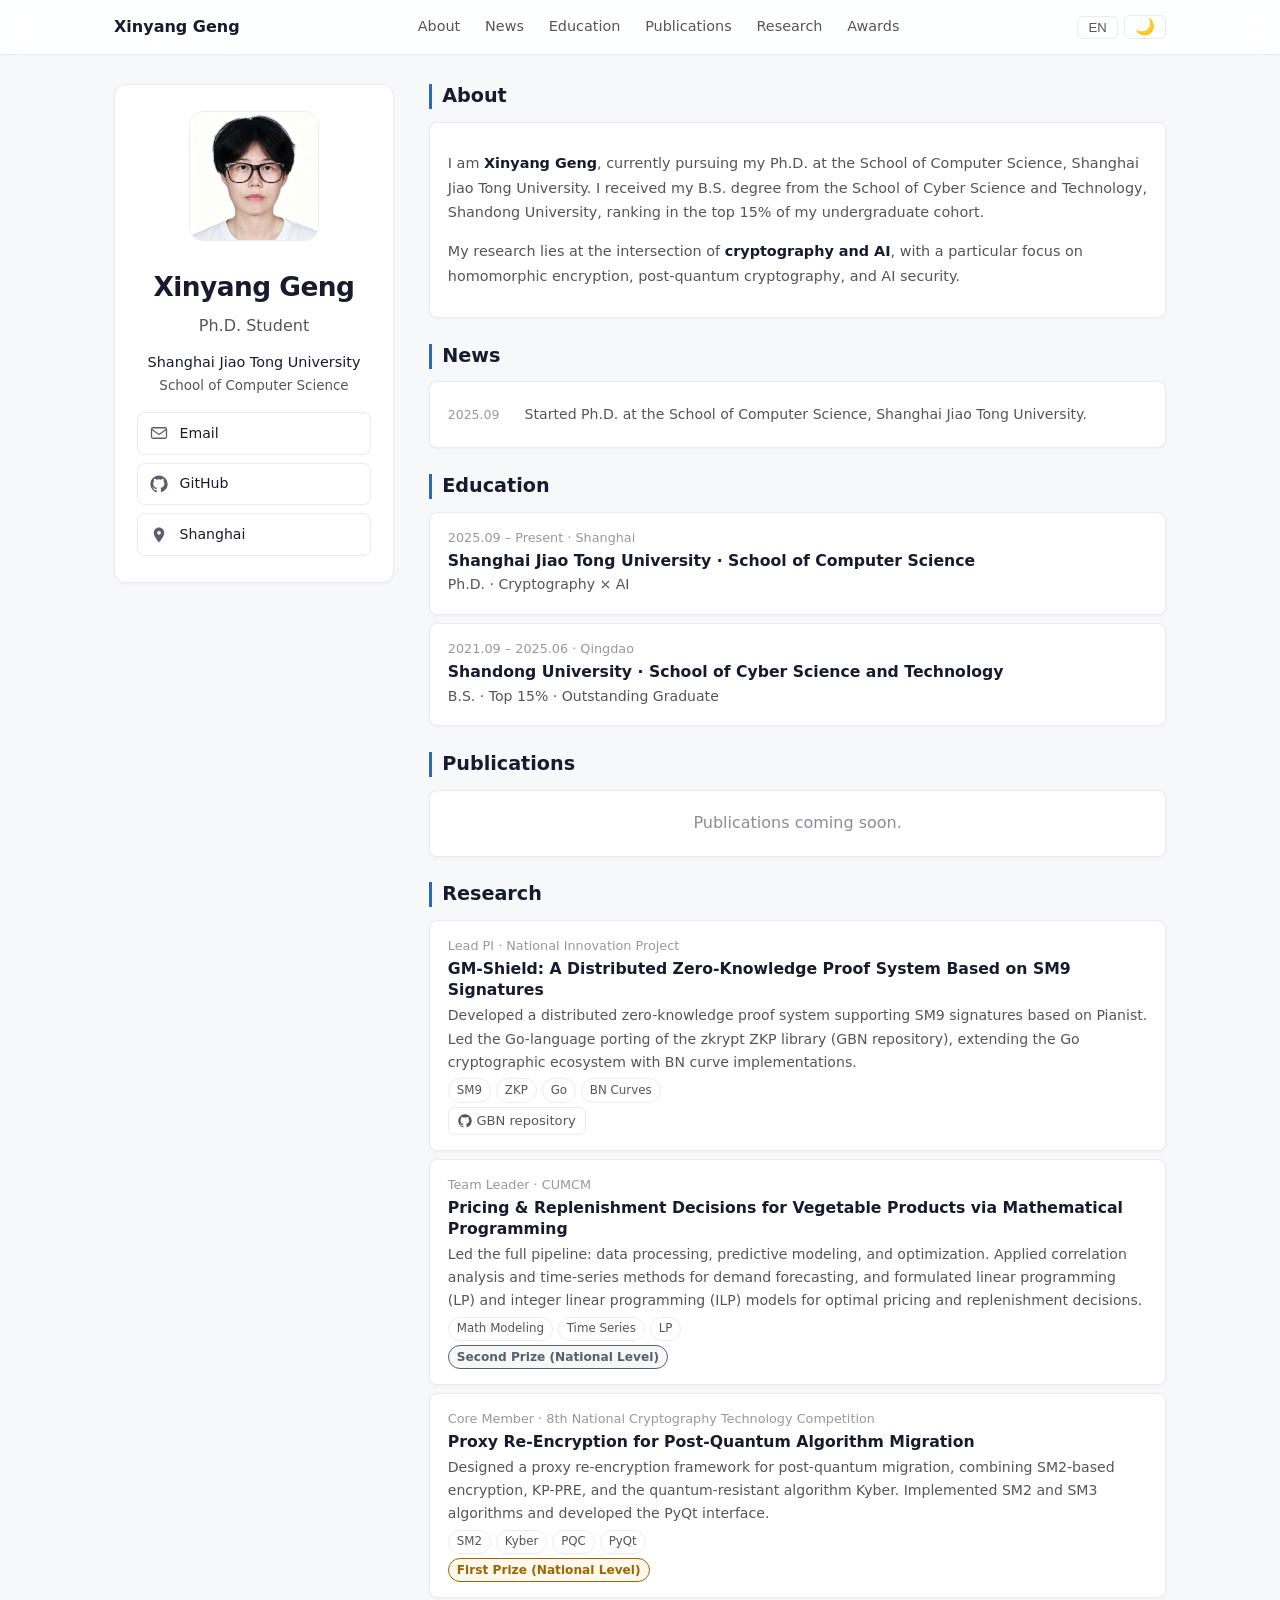
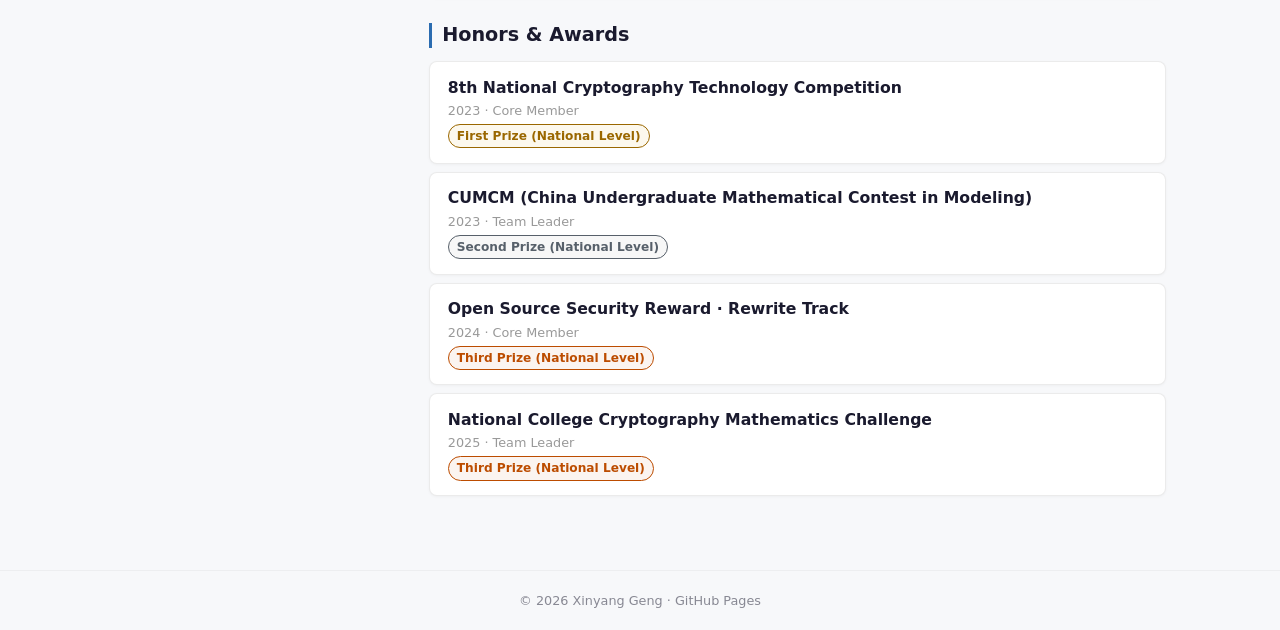
==== commit 8b14afdf: "Update: xi-xiaoran style with cards, dark mode, bilingual, News timeline, academic English polish" ====
--- a/index.html
+++ b/index.html
@@ -3,257 +3,442 @@
 <head>
   <meta charset="UTF-8">
   <meta name="viewport" content="width=device-width, initial-scale=1.0">
-  <title>Xinyang Geng (耿欣阳)</title>
-  <meta name="description" content="Xinyang Geng - Ph.D. student at Shanghai Jiao Tong University, working on cryptography and AI.">
-  <link rel="stylesheet" href="style.css?v=3">
-  <link rel="icon" href="data:image/svg+xml,<svg xmlns='http://www.w3.org/2000/svg' viewBox='0 0 100 100'><text y='.9em' font-size='90' font-family='Georgia,serif' fill='%231a1a1a'>G</text></svg>">
+  <title>Xinyang Geng — 耿欣阳</title>
+  <meta name="description" content="Xinyang Geng — Ph.D. Student at SJTU. Cryptography × AI.">
+  <style>
+:root {
+  --maxw: 1100px;
+  --sidebarw: 280px;
+  --bg: #f7f8fa;
+  --bg-card: #ffffff;
+  --text: #1a1a2e;
+  --text-sec: #555;
+  --text-muted: #999;
+  --accent: #2b6cb0;
+  --border: rgba(0,0,0,.08);
+  --border-hover: rgba(43,108,176,.25);
+  --shadow: 0 1px 3px rgba(0,0,0,.04);
+  --shadow-hover: 0 3px 12px rgba(0,0,0,.06);
+  --header-bg: rgba(255,255,255,.88);
+  --radius: 8px;
+  --radius-lg: 12px;
+  --gold: #9a6700;
+  --silver: #57606a;
+  --bronze: #bc4c00;
+  --gold-bg: rgba(218,165,32,.08);
+  --silver-bg: rgba(100,100,100,.05);
+  --bronze-bg: rgba(188,76,0,.06);
+}
+
+[data-theme="dark"] {
+  --bg: #0d1117;
+  --bg-card: #161b22;
+  --text: #e6edf3;
+  --text-sec: #9198a1;
+  --text-muted: #6e7681;
+  --accent: #58a6ff;
+  --border: rgba(255,255,255,.1);
+  --border-hover: rgba(88,166,255,.3);
+  --shadow: 0 1px 3px rgba(0,0,0,.3);
+  --shadow-hover: 0 3px 12px rgba(0,0,0,.4);
+  --header-bg: rgba(13,17,23,.85);
+  --gold: #d4a72c;
+  --silver: #c9d1d9;
+  --bronze: #f0883e;
+  --gold-bg: rgba(212,167,44,.1);
+  --silver-bg: rgba(201,209,217,.08);
+  --bronze-bg: rgba(240,136,62,.08);
+}
+
+html { scroll-behavior: smooth; }
+body {
+  margin: 0;
+  font-family: system-ui, -apple-system, 'Segoe UI', Roboto, 'PingFang SC', 'Microsoft YaHei', sans-serif;
+  line-height: 1.65;
+  color: var(--text);
+  background: var(--bg);
+  transition: background .3s, color .3s;
+}
+* { box-sizing: border-box; }
+a { text-decoration: none; color: var(--accent); }
+a:hover { text-decoration: underline; }
+img { max-width: 100%; }
+
+/* ===== 导航栏 ===== */
+.site-header {
+  position: sticky; top: 0;
+  background: var(--header-bg);
+  backdrop-filter: blur(12px);
+  -webkit-backdrop-filter: blur(12px);
+  border-bottom: 1px solid var(--border);
+  z-index: 20;
+}
+.site-header__inner {
+  max-width: var(--maxw); margin: 0 auto;
+  padding: .7rem 1.5rem;
+  display: flex; align-items: center; justify-content: space-between; gap: 1rem;
+}
+.site-title { font-weight: 700; font-size: 1rem; color: var(--text); }
+.site-nav { display: flex; gap: .3rem; flex-wrap: wrap; align-items: center; }
+.site-nav__link {
+  color: var(--text-sec); font-size: .9rem;
+  padding: 4px 10px; border-radius: 6px;
+  transition: color .2s, background .2s;
+}
+.site-nav__link:hover { color: var(--text); background: rgba(128,128,128,.1); text-decoration: none; }
+.header-btn {
+  background: transparent; border: 1px solid var(--border);
+  border-radius: 6px; padding: 3px 10px; font-size: .82rem;
+  cursor: pointer; color: var(--text-sec); transition: all .2s;
+}
+.header-btn:hover { border-color: var(--accent); color: var(--accent); }
+
+/* ===== 布局 ===== */
+.site-main { max-width: var(--maxw); margin: 0 auto; padding: 1.8rem 1.5rem 3rem; }
+.home-layout {
+  display: grid;
+  grid-template-columns: var(--sidebarw) minmax(0, 1fr);
+  gap: 2.2rem; align-items: start;
+}
+
+/* ===== 左栏 ===== */
+.profile-sidebar { position: sticky; top: 4.5rem; }
+.profile-card {
+  background: var(--bg-card);
+  border: 1px solid var(--border);
+  border-radius: var(--radius-lg);
+  padding: 1.6rem 1.4rem;
+  box-shadow: var(--shadow);
+}
+.profile-avatar { text-align: center; margin-bottom: 1rem; }
+.profile-avatar img {
+  width: 130px; height: 130px;
+  object-fit: cover; object-position: center 30%;
+  border-radius: 14px; display: inline-block;
+  border: 1px solid var(--border);
+}
+.profile-name { margin: 0; font-size: 1.65rem; font-weight: 800; letter-spacing: -0.02em; text-align: center; }
+.profile-role { margin: .3rem 0 0; font-size: 1rem; color: var(--text-sec); text-align: center; }
+.profile-school { margin: .8rem 0 0; font-size: .9rem; color: var(--text); line-height: 1.5; text-align: center; }
+.profile-school__sub { display: block; color: var(--text-sec); font-size: .84rem; margin-top: .1rem; }
+
+.profile-contact-list { margin: 1rem 0 0; display: flex; flex-direction: column; gap: .5rem; }
+.profile-contact-btn {
+  display: flex; align-items: center; gap: .7rem;
+  padding: .55rem .75rem;
+  border: 1px solid var(--border);
+  border-radius: var(--radius);
+  background: var(--bg-card);
+  color: var(--text);
+  font-size: .88rem;
+  transition: border-color .2s, box-shadow .2s;
+}
+.profile-contact-btn:hover {
+  border-color: var(--accent);
+  box-shadow: var(--shadow-hover);
+  text-decoration: none;
+}
+.profile-contact-btn svg { width: 18px; height: 18px; flex-shrink: 0; opacity: .7; }
+
+/* ===== 右栏 ===== */
+.home-content { min-width: 0; }
+.home-section { margin-bottom: 1.6rem; }
+.home-section h2 {
+  margin: 0 0 .8rem; font-size: 1.2rem; font-weight: 700;
+  padding-left: 10px; border-left: 3px solid var(--accent);
+  line-height: 1.3;
+}
+
+/* ===== 卡片 ===== */
+.card {
+  background: var(--bg-card);
+  border: 1px solid var(--border);
+  border-radius: var(--radius);
+  padding: .9rem 1.1rem;
+  margin-bottom: .5rem;
+  box-shadow: var(--shadow);
+  transition: box-shadow .2s, border-color .2s;
+}
+.card:hover { box-shadow: var(--shadow-hover); border-color: var(--border-hover); }
+
+.card__body h3 { margin: 0 0 .15rem; font-size: .98rem; line-height: 1.35; }
+.card__body p { margin: .25rem 0; font-size: .88rem; color: var(--text-sec); }
+.card__body ul { margin: .25rem 0; padding-left: 1.1rem; }
+.card__body li { font-size: .86rem; color: var(--text-sec); margin-bottom: .15rem; }
+
+.meta { font-size: .8rem; color: var(--text-muted); margin-bottom: .1rem; }
+.sub { font-size: .88rem; opacity: .75; margin-bottom: .2rem; }
+
+.chips { display: flex; flex-wrap: wrap; gap: .3rem; margin: .25rem 0; }
+.chip {
+  font-size: .74rem; padding: .1rem .5rem;
+  border-radius: 999px;
+  border: 1px solid var(--border);
+  color: var(--text-sec);
+}
+
+.links { display: flex; gap: .6rem; align-items: center; margin-top: .2rem; flex-wrap: wrap; font-size: .85rem; }
+
+.award-badge {
+  display: inline-block; padding: 1px 8px;
+  border-radius: 999px; font-size: .76rem; font-weight: 600;
+  border: 1px solid;
+}
+.award-badge.gold { background: var(--gold-bg); color: var(--gold); border-color: var(--gold); }
+.award-badge.silver { background: var(--silver-bg); color: var(--silver); border-color: var(--silver); }
+.award-badge.bronze { background: var(--bronze-bg); color: var(--bronze); border-color: var(--bronze); }
+
+.about-text { font-size: .9rem; line-height: 1.7; color: var(--text-sec); }
+.about-text strong { color: var(--text); }
+
+/* ===== News 时间线 ===== */
+.news-list { list-style: none; padding: 0; margin: 0; }
+.news-item { display: flex; gap: .8rem; padding: .45rem 0; border-bottom: 1px dashed var(--border); }
+.news-item:last-child { border-bottom: none; }
+.news-date { font-size: .78rem; color: var(--text-muted); white-space: nowrap; min-width: 64px; padding-top: 1px; font-variant-numeric: tabular-nums; }
+.news-text { font-size: .88rem; color: var(--text-sec); line-height: 1.5; }
+.news-text a { color: var(--accent); }
+
+/* ===== 代码链接徽章 ===== */
+.code-link {
+  display: inline-flex; align-items: center; gap: .3rem;
+  font-size: .82rem; color: var(--text-sec);
+  padding: .15rem .55rem; border: 1px solid var(--border);
+  border-radius: 6px; transition: border-color .2s, color .2s;
+}
+.code-link:hover { border-color: var(--accent); color: var(--accent); text-decoration: none; }
+.code-link svg { width: 14px; height: 14px; }
+
+@media (max-width: 900px) {
+  .home-layout { grid-template-columns: 1fr; gap: 1.2rem; }
+  .profile-sidebar { position: static; }
+  .site-nav { display: none; }
+}
+  </style>
 </head>
-<body class="lang-en">
-
-  <div class="layout">
-
-    <!-- ===== Left Sidebar ===== -->
-    <aside class="sidebar">
-      <img src="images/you.png" alt="Xinyang Geng" class="profile-photo">
-
-      <h1 class="profile-name">
-        <span data-lang="en">Xinyang Geng</span>
-        <span data-lang="zh">耿欣阳</span>
-      </h1>
-      <p class="profile-title">
-        <span data-lang="en">Ph.D. Student</span>
-        <span data-lang="zh">博士研究生</span>
-      </p>
-      <p class="profile-school">
-        <span data-lang="en">Shanghai Jiao Tong University</span>
-        <span data-lang="zh">上海交通大学</span>
-      </p>
-      <p class="profile-dept">
-        <span data-lang="en">School of Computer Science</span>
-        <span data-lang="zh">计算机学院</span>
-      </p>
-
-      <div class="sidebar-links">
-        <a href="mailto:gengxinyang@sjtu.edu.cn">
-          <svg width="14" height="14" viewBox="0 0 24 24" fill="none" stroke="currentColor" stroke-width="2"><rect x="2" y="4" width="20" height="16" rx="2"/><path d="m22 7-10 5L2 7"/></svg>
-          Email
-        </a>
-        <a href="https://github.com/YangUpdate" target="_blank" rel="noopener">
-          <svg width="14" height="14" viewBox="0 0 24 24" fill="currentColor"><path d="M12 0C5.37 0 0 5.37 0 12c0 5.31 3.435 9.795 8.205 11.385.6.105.825-.255.825-.57 0-.285-.015-1.23-.015-2.235-3.015.555-3.795-.735-4.035-1.41-.135-.345-.72-1.41-1.23-1.695-.42-.225-1.02-.78-.015-.795.945-.015 1.62.87 1.845 1.23 1.08 1.815 2.805 1.305 3.495.99.105-.78.42-1.305.765-1.605-2.67-.3-5.46-1.335-5.46-5.925 0-1.305.465-2.385 1.23-3.225-.12-.3-.54-1.53.12-3.18 0 0 1.005-.315 3.3 1.23.96-.27 1.98-.405 3-.405s2.04.135 3 .405c2.295-1.56 3.3-1.23 3.3-1.23.66 1.65.24 2.88.12 3.18.765.84 1.23 1.905 1.23 3.225 0 4.605-2.805 5.625-5.475 5.925.435.375.81 1.095.81 2.22 0 1.605-.015 2.895-.015 3.3 0 .315.225.69.825.57A12.02 12.02 0 0 0 24 12c0-6.63-5.37-12-12-12z"/></svg>
-          GitHub
-        </a>
-        <a href="images/you.png" target="_blank">
-          <svg width="14" height="14" viewBox="0 0 24 24" fill="none" stroke="currentColor" stroke-width="2"><circle cx="12" cy="8" r="4"/><path d="M6 21v-2a4 4 0 0 1 4-4h4a4 4 0 0 1 4 4v2"/></svg>
-          <span data-lang="en">Photo</span>
-          <span data-lang="zh">照片</span>
-        </a>
+<body>
+
+  <header class="site-header">
+    <div class="site-header__inner">
+      <a class="site-title" href="#" data-zh="耿欣阳" data-en="Xinyang Geng">Xinyang Geng</a>
+      <nav class="site-nav">
+        <a class="site-nav__link" href="#about" data-zh="关于" data-en="About">About</a>
+        <a class="site-nav__link" href="#news" data-zh="动态" data-en="News">News</a>
+        <a class="site-nav__link" href="#education" data-zh="教育" data-en="Education">Education</a>
+        <a class="site-nav__link" href="#publications" data-zh="论文" data-en="Publications">Publications</a>
+        <a class="site-nav__link" href="#research" data-zh="科研" data-en="Research">Research</a>
+        <a class="site-nav__link" href="#awards" data-zh="获奖" data-en="Awards">Awards</a>
+      </nav>
+      <div style="display:flex; gap:.4rem; align-items:center;">
+        <button class="header-btn" id="langToggle" title="Language">EN</button>
+        <button class="header-btn" id="themeToggle" title="Theme" style="font-size:1rem; line-height:1;">🌙</button>
       </div>
-
-      <div class="sidebar-controls">
-        <button class="ctrl-btn" id="langToggle">
-          <span data-lang="en">中文</span>
-          <span data-lang="zh">EN</span>
-        </button>
-        <button class="ctrl-btn" id="themeToggle">🌙</button>
+    </div>
+  </header>
+
+  <main class="site-main">
+    <div class="home-layout">
+
+      <!-- 左栏 -->
+      <aside class="profile-sidebar">
+        <div class="profile-card">
+          <div class="profile-avatar">
+            <img src="images/you.png" alt="Xinyang Geng">
+          </div>
+          <h1 class="profile-name" data-zh="耿欣阳" data-en="Xinyang Geng">Xinyang Geng</h1>
+          <p class="profile-role" data-zh="博士研究生" data-en="Ph.D. Student">Ph.D. Student</p>
+          <p class="profile-school">
+            <span data-zh="上海交通大学" data-en="Shanghai Jiao Tong University">Shanghai Jiao Tong University</span>
+            <span class="profile-school__sub" data-zh="计算机学院" data-en="School of Computer Science">School of Computer Science</span>
+          </p>
+
+          <div class="profile-contact-list">
+            <a class="profile-contact-btn" href="mailto:gengxinyang@sjtu.edu.cn">
+              <svg viewBox="0 0 24 24" fill="none" stroke="currentColor" stroke-width="1.7" stroke-linecap="round" stroke-linejoin="round"><rect x="2" y="5" width="20" height="14" rx="2"/><path d="M2 7l10 7 10-7"/></svg>
+              <span>Email</span>
+            </a>
+            <a class="profile-contact-btn" href="https://github.com/YangUpdate" target="_blank" rel="noopener">
+              <svg viewBox="0 0 24 24" fill="currentColor"><path d="M12 .5C5.65.5.5 5.65.5 12c0 5.08 3.29 9.39 7.86 10.91.58.11.79-.25.79-.56v-1.96C5.65 20.86 4.97 18.7 4.97 18.7c-.53-1.34-1.29-1.7-1.29-1.7-1.05-.72.08-.71.08-.71 1.16.08 1.77 1.19 1.77 1.19 1.03 1.77 2.71 1.26 3.37.96.1-.75.4-1.26.73-1.55-2.56-.29-5.25-1.28-5.25-5.7 0-1.26.45-2.29 1.19-3.1-.12-.29-.52-1.47.11-3.07 0 0 .97-.31 3.18 1.18a11.1 11.1 0 0 1 2.9-.39 11.1 11.1 0 0 1 2.9.39c2.2-1.49 3.17-1.18 3.17-1.18.64 1.6.24 2.78.12 3.07.74.81 1.19 1.84 1.19 3.1 0 4.43-2.7 5.4-5.27 5.69.41.36.78 1.06.78 2.14v3.17c0 .31.21.67.8.56C20.21 21.39 23.5 17.08 23.5 12c0-6.35-5.15-11.5-11.5-11.5z"/></svg>
+              <span>GitHub</span>
+            </a>
+            <div class="profile-contact-btn" style="cursor:default;">
+              <svg viewBox="0 0 24 24" fill="currentColor"><path d="M12 2C8.13 2 5 5.13 5 9c0 5.25 7 13 7 13s7-7.75 7-13c0-3.87-3.13-7-7-7zm0 9.5c-1.38 0-2.5-1.12-2.5-2.5s1.12-2.5 2.5-2.5 2.5 1.12 2.5 2.5-1.12 2.5-2.5 2.5z"/></svg>
+              <span data-zh="上海" data-en="Shanghai">Shanghai</span>
+            </div>
+          </div>
+        </div>
+      </aside>
+
+      <!-- 右栏 -->
+      <div class="home-content">
+
+        <section id="about" class="home-section">
+          <h2 data-zh="关于我" data-en="About">About</h2>
+          <div class="card">
+            <div class="about-text">
+              <p data-zh="我是<strong>耿欣阳</strong>，目前在上海交通大学计算机学院攻读博士学位。本科毕业于山东大学网络空间安全学院，专业排名前 15%。" data-en="I am <strong>Xinyang Geng</strong>, currently pursuing my Ph.D. at the School of Computer Science, Shanghai Jiao Tong University. I received my B.S. degree from the School of Cyber Science and Technology, Shandong University, ranking in the top 15% of my undergraduate cohort.">I am <strong>Xinyang Geng</strong>, currently pursuing my Ph.D. at the School of Computer Science, Shanghai Jiao Tong University. I received my B.S. degree from the School of Cyber Science and Technology, Shandong University, ranking in the top 15% of my undergraduate cohort.</p>
+              <p data-zh="研究方向聚焦于<strong>密码学与 AI</strong>的交叉领域，特别关注同态加密、后量子密码和 AI 安全。" data-en="My research lies at the intersection of <strong>cryptography and AI</strong>, with a particular focus on homomorphic encryption, post-quantum cryptography, and AI security.">My research lies at the intersection of <strong>cryptography and AI</strong>, with a particular focus on homomorphic encryption, post-quantum cryptography, and AI security.</p>
+            </div>
+          </div>
+        </section>
+
+        <section id="news" class="home-section">
+          <h2 data-zh="动态" data-en="News">News</h2>
+          <div class="card">
+            <ul class="news-list">
+              <li class="news-item">
+                <span class="news-date">2025.09</span>
+                <span class="news-text" data-zh="进入上海交通大学计算机学院攻读博士学位。" data-en="Started Ph.D. at the School of Computer Science, Shanghai Jiao Tong University.">Started Ph.D. at the School of Computer Science, Shanghai Jiao Tong University.</span>
+              </li>
+            </ul>
+          </div>
+        </section>
+
+        <section id="education" class="home-section">
+          <h2 data-zh="教育经历" data-en="Education">Education</h2>
+          <div class="card">
+            <div class="meta" data-zh="2025.09 – 至今 · 上海" data-en="2025.09 – Present · Shanghai">2025.09 – Present · Shanghai</div>
+            <div class="card__body">
+              <h3 data-zh="上海交通大学 · 计算机学院" data-en="Shanghai Jiao Tong University · School of Computer Science">Shanghai Jiao Tong University · School of Computer Science</h3>
+              <div class="sub" data-zh="博士研究生 · 密码学 × AI" data-en="Ph.D. · Cryptography × AI">Ph.D. · Cryptography × AI</div>
+            </div>
+          </div>
+          <div class="card">
+            <div class="meta" data-zh="2021.09 – 2025.06 · 青岛" data-en="2021.09 – 2025.06 · Qingdao">2021.09 – 2025.06 · Qingdao</div>
+            <div class="card__body">
+              <h3 data-zh="山东大学 · 网络空间安全学院" data-en="Shandong University · School of Cyber Science and Technology">Shandong University · School of Cyber Science and Technology</h3>
+              <div class="sub" data-zh="本科 · 专业前 15% · 校级优秀毕业生" data-en="B.S. · Top 15% · Outstanding Graduate">B.S. · Top 15% · Outstanding Graduate</div>
+            </div>
+          </div>
+        </section>
+
+        <section id="publications" class="home-section">
+          <h2 data-zh="论文发表" data-en="Publications">Publications</h2>
+          <div class="card">
+            <p style="opacity:.5; text-align:center; margin:0; padding:.3rem 0;" data-zh="暂无已发表论文，敬请期待。" data-en="Publications coming soon.">Publications coming soon.</p>
+          </div>
+        </section>
+
+        <section id="research" class="home-section">
+          <h2 data-zh="科研经历" data-en="Research">Research</h2>
+          <div class="card">
+            <div class="meta" data-zh="第一主持人 · 国家级大创项目" data-en="Lead PI · National Innovation Project">Lead PI · National Innovation Project</div>
+            <div class="card__body">
+              <h3 data-zh="GM-Shield：基于 SM9 数字签名分布式零知识证明系统" data-en="GM-Shield: A Distributed Zero-Knowledge Proof System Based on SM9 Signatures">GM-Shield: A Distributed Zero-Knowledge Proof System Based on SM9 Signatures</h3>
+              <p data-zh="基于 Pianist 构建支持 SM9 签名的分布式零知识证明系统。负责 Zkrypt 零知识证明算法库的 Go 语言重写（GBN 库），补充了 BN 椭圆曲线族相关算法在 Go 生态中的实现。" data-en="Developed a distributed zero-knowledge proof system supporting SM9 signatures based on Pianist. Led the Go-language porting of the zkrypt ZKP library (GBN repository), extending the Go cryptographic ecosystem with BN curve implementations.">Developed a distributed zero-knowledge proof system supporting SM9 signatures based on Pianist. Led the Go-language porting of the zkrypt ZKP library (GBN repository), extending the Go cryptographic ecosystem with BN curve implementations.</p>
+              <div class="chips"><span class="chip">SM9</span><span class="chip" data-zh="零知识证明" data-en="ZKP">ZKP</span><span class="chip">Go</span><span class="chip" data-zh="BN曲线" data-en="BN Curves">BN Curves</span></div>
+              <div class="links">
+                <a class="code-link" href="https://github.com/Azzzting/gbn" target="_blank" rel="noopener">
+                  <svg viewBox="0 0 24 24" fill="currentColor"><path d="M12 .5C5.65.5.5 5.65.5 12c0 5.08 3.29 9.39 7.86 10.91.58.11.79-.25.79-.56v-1.96C5.65 20.86 4.97 18.7 4.97 18.7c-.53-1.34-1.29-1.7-1.29-1.7-1.05-.72.08-.71.08-.71 1.16.08 1.77 1.19 1.77 1.19 1.03 1.77 2.71 1.26 3.37.96.1-.75.4-1.26.73-1.55-2.56-.29-5.25-1.28-5.25-5.7 0-1.26.45-2.29 1.19-3.1-.12-.29-.52-1.47.11-3.07 0 0 .97-.31 3.18 1.18a11.1 11.1 0 0 1 2.9-.39 11.1 11.1 0 0 1 2.9.39c2.2-1.49 3.17-1.18 3.17-1.18.64 1.6.24 2.78.12 3.07.74.81 1.19 1.84 1.19 3.1 0 4.43-2.7 5.4-5.27 5.69.41.36.78 1.06.78 2.14v3.17c0 .31.21.67.8.56C20.21 21.39 23.5 17.08 23.5 12c0-6.35-5.15-11.5-11.5-11.5z"/></svg>
+                  <span data-zh="GBN 仓库" data-en="GBN repository">GBN repository</span>
+                </a>
+              </div>
+            </div>
+          </div>
+          <div class="card">
+            <div class="meta" data-zh="队长 · 高教社杯数学建模竞赛" data-en="Team Leader · CUMCM">Team Leader · CUMCM</div>
+            <div class="card__body">
+              <h3 data-zh="基于数学规划与预测的蔬菜类商品定价与补货决策" data-en="Pricing & Replenishment Decisions for Vegetable Products via Mathematical Programming">Pricing & Replenishment Decisions for Vegetable Products via Mathematical Programming</h3>
+              <p data-zh="负责数据处理、预测建模与优化求解全流程。基于相关性分析、时间序列方法预测销量，构建线性规划与整数规划模型求解最优方案。" data-en="Led the full pipeline: data processing, predictive modeling, and optimization. Applied correlation analysis and time-series methods for demand forecasting, and formulated linear programming (LP) and integer linear programming (ILP) models for optimal pricing and replenishment decisions.">Led the full pipeline: data processing, predictive modeling, and optimization. Applied correlation analysis and time-series methods for demand forecasting, and formulated linear programming (LP) and integer linear programming (ILP) models for optimal pricing and replenishment decisions.</p>
+              <div class="chips"><span class="chip" data-zh="数学建模" data-en="Math Modeling">Math Modeling</span><span class="chip" data-zh="时间序列" data-en="Time Series">Time Series</span><span class="chip" data-zh="线性规划" data-en="LP">LP</span></div>
+              <div class="links"><span class="award-badge silver" data-zh="国家级二等奖" data-en="Second Prize (National Level)">Second Prize (National Level)</span></div>
+            </div>
+          </div>
+          <div class="card">
+            <div class="meta" data-zh="核心成员 · 第八届全国密码技术竞赛" data-en="Core Member · 8th National Cryptography Technology Competition">Core Member · 8th National Cryptography Technology Competition</div>
+            <div class="card__body">
+              <h3 data-zh="面向后量子算法迁移的代理转加密方案设计" data-en="Proxy Re-Encryption for Post-Quantum Algorithm Migration">Proxy Re-Encryption for Post-Quantum Algorithm Migration</h3>
+              <p data-zh="设计实现基于 SM2、KP-PRE 代理重加密与抗量子算法 Kyber 的后量子迁移代理转加密系统。负责 SM2 算法和 SM3 算法实现与 PyQt 界面开发。" data-en="Designed a proxy re-encryption framework for post-quantum migration, combining SM2-based encryption, KP-PRE, and the quantum-resistant algorithm Kyber. Implemented SM2 and SM3 algorithms and developed the PyQt interface.">Designed a proxy re-encryption framework for post-quantum migration, combining SM2-based encryption, KP-PRE, and the quantum-resistant algorithm Kyber. Implemented SM2 and SM3 algorithms and developed the PyQt interface.</p>
+              <div class="chips"><span class="chip">SM2</span><span class="chip">Kyber</span><span class="chip" data-zh="后量子密码" data-en="PQC">PQC</span><span class="chip">PyQt</span></div>
+              <div class="links"><span class="award-badge gold" data-zh="国家级一等奖" data-en="First Prize (National Level)">First Prize (National Level)</span></div>
+            </div>
+          </div>
+        </section>
+
+        <section id="awards" class="home-section">
+          <h2 data-zh="荣誉与获奖" data-en="Honors & Awards">Honors & Awards</h2>
+          <div class="card">
+            <div class="card__body">
+              <h3 data-zh="第八届全国密码技术竞赛" data-en="8th National Cryptography Technology Competition">8th National Cryptography Technology Competition</h3>
+              <div class="meta" data-zh="2023 · 核心成员" data-en="2023 · Core Member">2023 · Core Member</div>
+              <div class="links"><span class="award-badge gold" data-zh="国家级一等奖" data-en="First Prize (National Level)">First Prize (National Level)</span></div>
+            </div>
+          </div>
+          <div class="card">
+            <div class="card__body">
+              <h3 data-zh="高教社杯全国大学生数学建模竞赛" data-en="CUMCM (China Undergraduate Mathematical Contest in Modeling)">CUMCM (China Undergraduate Mathematical Contest in Modeling)</h3>
+              <div class="meta" data-zh="2023 · 队长" data-en="2023 · Team Leader">2023 · Team Leader</div>
+              <div class="links"><span class="award-badge silver" data-zh="国家级二等奖" data-en="Second Prize (National Level)">Second Prize (National Level)</span></div>
+            </div>
+          </div>
+          <div class="card">
+            <div class="card__body">
+              <h3 data-zh="开源安全奖励计划 · 开源软件重写赛道" data-en="Open Source Security Reward · Rewrite Track">Open Source Security Reward · Rewrite Track</h3>
+              <div class="meta" data-zh="2024 · 核心成员" data-en="2024 · Core Member">2024 · Core Member</div>
+              <div class="links"><span class="award-badge bronze" data-zh="国家级三等奖" data-en="Third Prize (National Level)">Third Prize (National Level)</span></div>
+            </div>
+          </div>
+          <div class="card">
+            <div class="card__body">
+              <h3 data-zh="全国高校密码数学挑战赛" data-en="National College Cryptography Mathematics Challenge">National College Cryptography Mathematics Challenge</h3>
+              <div class="meta" data-zh="2025 · 队长" data-en="2025 · Team Leader">2025 · Team Leader</div>
+              <div class="links"><span class="award-badge bronze" data-zh="国家级三等奖" data-en="Third Prize (National Level)">Third Prize (National Level)</span></div>
+            </div>
+          </div>
+        </section>
+
       </div>
-    </aside>
-
-    <!-- ===== Main Content ===== -->
-    <main class="main-content">
-
-      <!-- About -->
-      <section id="about">
-        <h2 class="section-heading">
-          <span data-lang="en">About</span>
-          <span data-lang="zh">关于</span>
-        </h2>
-        <div class="section-content">
-          <p data-lang="en">I am a first-year Ph.D. student in the School of Computer Science at Shanghai Jiao Tong University. I received my B.E. degree in Cyberspace Security from Shandong University in 2025, where I ranked in the top 15% and was awarded the Outstanding Graduate honor. My research interests lie at the intersection of cryptography and artificial intelligence, with a particular focus on homomorphic encryption, post-quantum cryptography, and AI security.</p>
-          <p data-lang="zh">我是上海交通大学计算机学院的博士一年级研究生。2025年本科毕业于山东大学网络空间安全学院，专业排名前15%，获校级优秀毕业生荣誉。研究方向聚焦于密码学与人工智能的交叉领域，特别关注同态加密、后量子密码和AI安全。</p>
-        </div>
-      </section>
-
-      <!-- News -->
-      <section id="news">
-        <h2 class="section-heading">
-          <span data-lang="en">News</span>
-          <span data-lang="zh">动态</span>
-        </h2>
-        <div class="section-content">
-          <ul class="news-list">
-            <li>
-              <span class="news-date">2025.09</span>
-              <span data-lang="en">Started Ph.D. at Shanghai Jiao Tong University.</span>
-              <span data-lang="zh">入读上海交通大学博士研究生。</span>
-            </li>
-          </ul>
-        </div>
-      </section>
-
-      <!-- Education -->
-      <section id="education">
-        <h2 class="section-heading">
-          <span data-lang="en">Education</span>
-          <span data-lang="zh">教育经历</span>
-        </h2>
-        <div class="section-content">
-          <div class="entry">
-            <div class="entry-header">
-              <h3>
-                <span data-lang="en">Shanghai Jiao Tong University</span>
-                <span data-lang="zh">上海交通大学</span>
-              </h3>
-              <span class="entry-date">2025 — Present</span>
-            </div>
-            <p class="entry-role">
-              <span data-lang="en">Ph.D. in Computer Science</span>
-              <span data-lang="zh">计算机科学 · 博士</span>
-            </p>
-          </div>
-          <div class="entry">
-            <div class="entry-header">
-              <h3>
-                <span data-lang="en">Shandong University</span>
-                <span data-lang="zh">山东大学</span>
-              </h3>
-              <span class="entry-date">2021 — 2025</span>
-            </div>
-            <p class="entry-role">
-              <span data-lang="en">B.E. in Cyberspace Security · Top 15% · Outstanding Graduate</span>
-              <span data-lang="zh">网络空间安全 · 本科 · 专业前15% · 校级优秀毕业生</span>
-            </p>
-          </div>
-        </div>
-      </section>
-
-      <!-- Research Interests -->
-      <section id="research">
-        <h2 class="section-heading">
-          <span data-lang="en">Research Interests</span>
-          <span data-lang="zh">研究方向</span>
-        </h2>
-        <div class="section-content">
-          <div class="tag-list">
-            <span class="tag"><span data-lang="en">Homomorphic Encryption</span><span data-lang="zh">同态加密</span></span>
-            <span class="tag"><span data-lang="en">Post-Quantum Cryptography</span><span data-lang="zh">后量子密码</span></span>
-            <span class="tag"><span data-lang="en">AI Security</span><span data-lang="zh">AI安全</span></span>
-            <span class="tag"><span data-lang="en">Applied Cryptography</span><span data-lang="zh">应用密码学</span></span>
-          </div>
-        </div>
-      </section>
-
-      <!-- Publications -->
-      <section id="publications">
-        <h2 class="section-heading">
-          <span data-lang="en">Publications</span>
-          <span data-lang="zh">论文发表</span>
-        </h2>
-        <div class="section-content">
-          <p class="empty-note">
-            <span data-lang="en">No publications yet. Stay tuned.</span>
-            <span data-lang="zh">暂无已发表论文，敬请期待。</span>
-          </p>
-        </div>
-      </section>
-
-      <!-- Previous Projects -->
-      <section id="projects">
-        <h2 class="section-heading">
-          <span data-lang="en">Previous Projects</span>
-          <span data-lang="zh">项目经历</span>
-        </h2>
-        <div class="section-content">
-
-          <div class="entry">
-            <div class="entry-header">
-              <h3>
-                <span data-lang="en">GM-Shield: Distributed Zero-Knowledge Proof System Based on SM9</span>
-                <span data-lang="zh">GM-Shield：基于SM9的分布式零知识证明系统</span>
-              </h3>
-              <span class="entry-date">2023 — 2024</span>
-            </div>
-            <p class="entry-role">
-              <span data-lang="en">Principal Investigator · National Innovation Training Program</span>
-              <span data-lang="zh">第一主持人 · 国家级大学生创新创业训练计划</span>
-            </p>
-            <p data-lang="en" class="entry-desc">Built a distributed zero-knowledge proof system supporting SM9 signatures based on Pianist. Rewrote the Zkrypt ZKP algorithm library in Go (<a href="https://github.com/Azzzting/gbn" target="_blank" rel="noopener">GBN library</a>), implementing BN elliptic curve family algorithms for the Go ecosystem.</p>
-            <p data-lang="zh" class="entry-desc">基于Pianist构建支持SM9签名的分布式零知识证明系统。负责Zkrypt零知识证明算法库的Go语言重写（<a href="https://github.com/Azzzting/gbn" target="_blank" rel="noopener">GBN库</a>），补充了BN椭圆曲线族相关算法在Go生态中的实现。</p>
-          </div>
-
-          <div class="entry">
-            <div class="entry-header">
-              <h3>
-                <span data-lang="en">Pricing and Replenishment Decision for Vegetable Products</span>
-                <span data-lang="zh">蔬菜类商品定价与补货决策</span>
-              </h3>
-              <span class="entry-date">2023</span>
-            </div>
-            <p class="entry-role">
-              <span data-lang="en">Team Leader · CUMCM · National Second Prize</span>
-              <span data-lang="zh">队长 · 全国大学生数学建模竞赛 · 国家级二等奖</span>
-            </p>
-            <p data-lang="en" class="entry-desc">Led the full pipeline of data processing, predictive modeling, and optimization. Used correlation analysis, curve fitting, and time series methods to forecast demand, then built linear and integer programming models for optimal pricing and replenishment.</p>
-            <p data-lang="zh" class="entry-desc">负责数据处理、预测建模与优化求解全流程。基于相关性分析、曲线拟合与时间序列方法预测需求，构建线性规划与整数规划模型求解最优定价与补货方案。</p>
-          </div>
-
-          <div class="entry">
-            <div class="entry-header">
-              <h3>
-                <span data-lang="en">Proxy Re-Encryption Scheme for Post-Quantum Migration</span>
-                <span data-lang="zh">面向后量子算法迁移的代理转加密方案</span>
-              </h3>
-              <span class="entry-date">2023</span>
-            </div>
-            <p class="entry-role">
-              <span data-lang="en">Core Member · National Cryptography Technology Competition · National First Prize</span>
-              <span data-lang="zh">核心成员 · 全国密码技术竞赛 · 国家级一等奖</span>
-            </p>
-            <p data-lang="en" class="entry-desc">Designed a post-quantum migration proxy re-encryption system based on SM2, KP-PRE, and Kyber. Responsible for SM2 implementation and PyQt interface development.</p>
-            <p data-lang="zh" class="entry-desc">设计基于国密SM2、KP-PRE代理重加密与抗量子算法Kyber的数据后量子迁移代理转加密系统。负责国密算法实现与PyQt界面开发。</p>
-          </div>
-
-        </div>
-      </section>
-
-      <!-- Honors & Awards -->
-      <section id="awards">
-        <h2 class="section-heading">
-          <span data-lang="en">Honors &amp; Awards</span>
-          <span data-lang="zh">荣誉与获奖</span>
-        </h2>
-        <div class="section-content">
-          <ul class="awards-list">
-            <li>
-              <span class="award-date">2025</span>
-              <span data-lang="en">National Third Prize · National College Cryptography Math Challenge</span>
-              <span data-lang="zh">国家级三等奖 · 全国高校密码数学挑战赛</span>
-            </li>
-            <li>
-              <span class="award-date">2024</span>
-              <span data-lang="en">National Third Prize · Open Source Security Reward Program</span>
-              <span data-lang="zh">国家级三等奖 · 开源安全奖励计划</span>
-            </li>
-            <li>
-              <span class="award-date">2023</span>
-              <span data-lang="en">National First Prize · 8th National Cryptography Technology Competition</span>
-              <span data-lang="zh">国家级一等奖 · 第八届全国密码技术竞赛</span>
-            </li>
-            <li>
-              <span class="award-date">2023</span>
-              <span data-lang="en">National Second Prize · CUMCM</span>
-              <span data-lang="zh">国家级二等奖 · 全国大学生数学建模竞赛</span>
-            </li>
-          </ul>
-        </div>
-      </section>
-
-    </main>
-  </div>
-
-  <footer class="footer">
-    <p>&copy; 2026 Xinyang Geng</p>
+    </div>
+  </main>
+
+  <footer style="border-top:1px solid var(--border); padding:1.2rem; text-align:center; opacity:.5; font-size:.8rem;">
+    &copy; 2026 Xinyang Geng · GitHub Pages
   </footer>
 
-  <script src="script.js?v=3"></script>
+  <script>
+/* ===== 深色模式 ===== */
+const themeToggle = document.getElementById('themeToggle');
+const savedTheme = localStorage.getItem('theme');
+if (savedTheme === 'dark') {
+  document.documentElement.setAttribute('data-theme', 'dark');
+  themeToggle.textContent = '☀️';
+}
+themeToggle.addEventListener('click', () => {
+  const isDark = document.documentElement.getAttribute('data-theme') === 'dark';
+  if (isDark) {
+    document.documentElement.removeAttribute('data-theme');
+    themeToggle.textContent = '🌙';
+    localStorage.setItem('theme', 'light');
+  } else {
+    document.documentElement.setAttribute('data-theme', 'dark');
+    themeToggle.textContent = '☀️';
+    localStorage.setItem('theme', 'dark');
+  }
+});
+
+/* ===== 中英文切换 ===== */
+let isEN = true; // 默认英文
+const langToggle = document.getElementById('langToggle');
+function setLang(en) {
+  isEN = en;
+  document.querySelectorAll('[data-en]').forEach(el => {
+    const v = isEN ? el.getAttribute('data-en') : el.getAttribute('data-zh');
+    if (v !== null) el.innerHTML = v;  // 用 innerHTML 支持 <strong> 和 <a>
+  });
+  langToggle.textContent = isEN ? 'EN' : '中';
+  document.documentElement.lang = isEN ? 'en' : 'zh-CN';
+}
+setLang(true); // 初始化英文
+langToggle.addEventListener('click', () => setLang(!isEN));
+
+/* ===== 平滑滚动 ===== */
+document.querySelectorAll('a[href^="#"]').forEach(a => {
+  a.addEventListener('click', e => {
+    e.preventDefault();
+    const t = document.querySelector(a.getAttribute('href'));
+    if (t) window.scrollTo({ top: t.getBoundingClientRect().top + scrollY - 60, behavior: 'smooth' });
+  });
+});
+  </script>
 </body>
 </html>
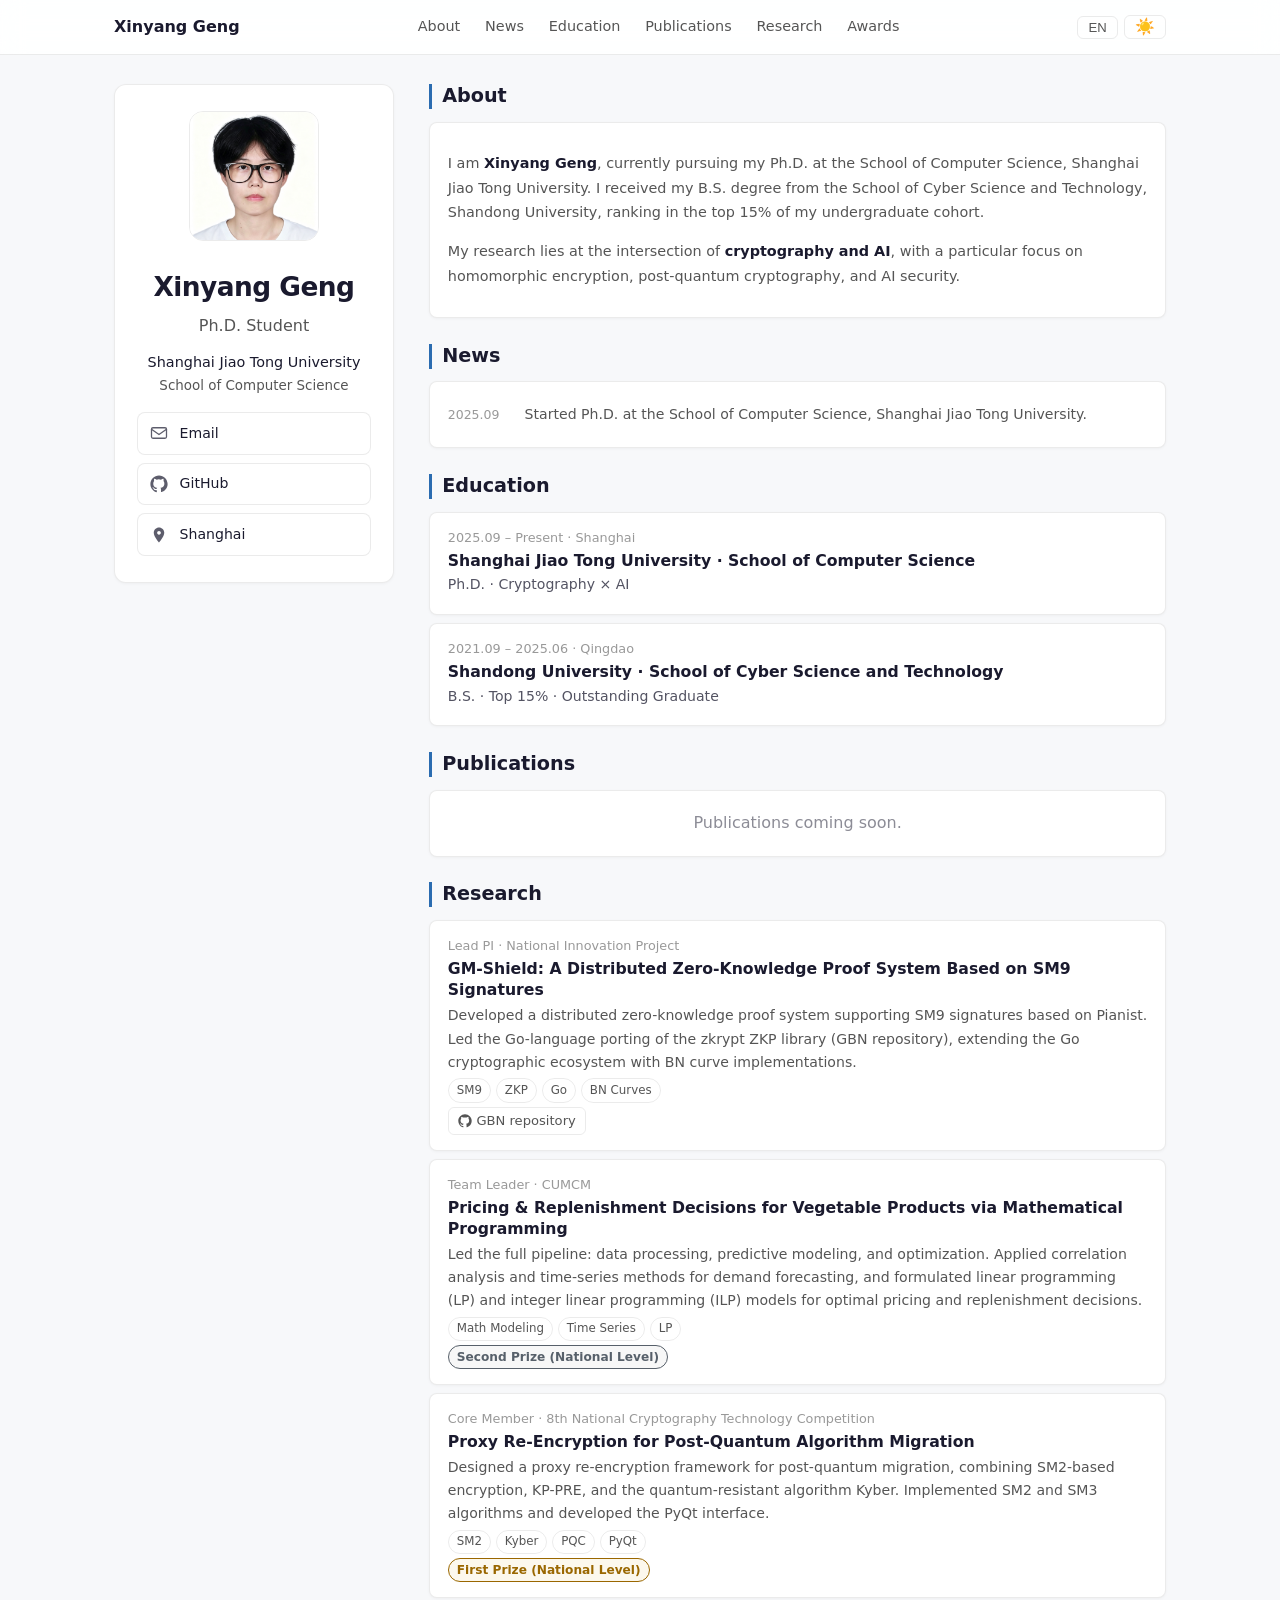
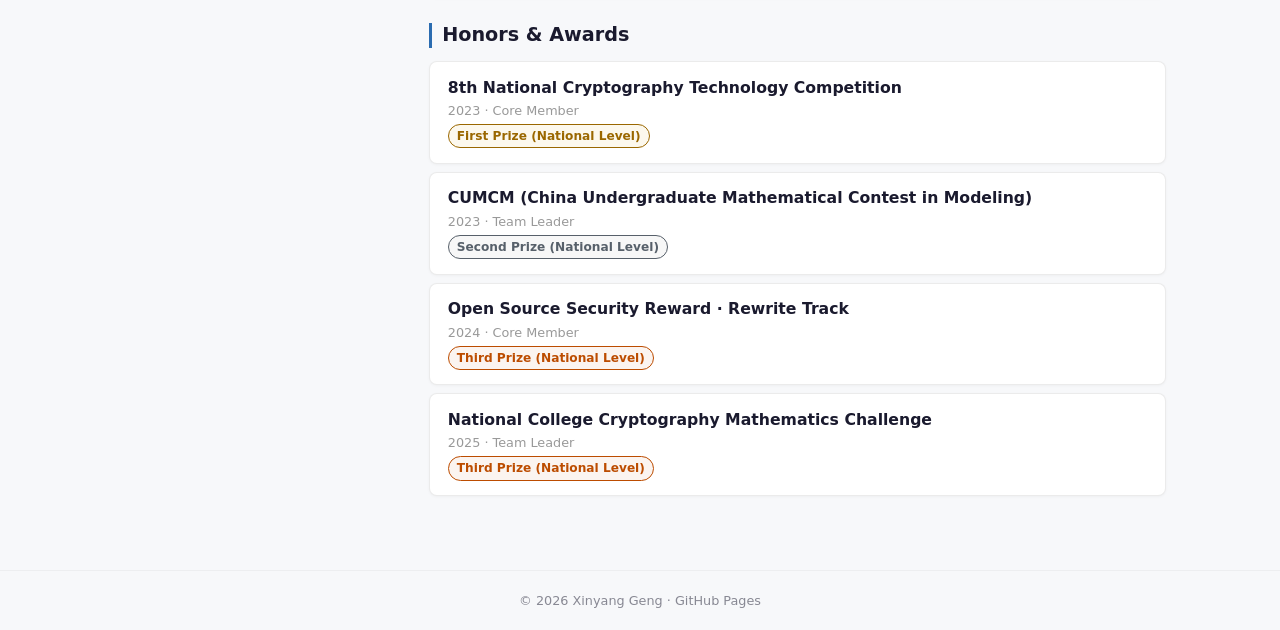
==== commit 7b914d7e: "Fix theme toggle icon direction: sun in light, moon in dark" ====
--- a/index.html
+++ b/index.html
@@ -231,7 +231,7 @@
       </nav>
       <div style="display:flex; gap:.4rem; align-items:center;">
         <button class="header-btn" id="langToggle" title="Language">EN</button>
-        <button class="header-btn" id="themeToggle" title="Theme" style="font-size:1rem; line-height:1;">🌙</button>
+        <button class="header-btn" id="themeToggle" title="Theme" style="font-size:1rem; line-height:1;">☀️</button>
       </div>
     </div>
   </header>
@@ -401,17 +401,20 @@
 const savedTheme = localStorage.getItem('theme');
 if (savedTheme === 'dark') {
   document.documentElement.setAttribute('data-theme', 'dark');
+  themeToggle.textContent = '🌙';
+}
+if (savedTheme !== 'dark') {
   themeToggle.textContent = '☀️';
 }
 themeToggle.addEventListener('click', () => {
   const isDark = document.documentElement.getAttribute('data-theme') === 'dark';
   if (isDark) {
     document.documentElement.removeAttribute('data-theme');
-    themeToggle.textContent = '🌙';
+    themeToggle.textContent = '☀️';
     localStorage.setItem('theme', 'light');
   } else {
     document.documentElement.setAttribute('data-theme', 'dark');
-    themeToggle.textContent = '☀️';
+    themeToggle.textContent = '🌙';
     localStorage.setItem('theme', 'dark');
   }
 });
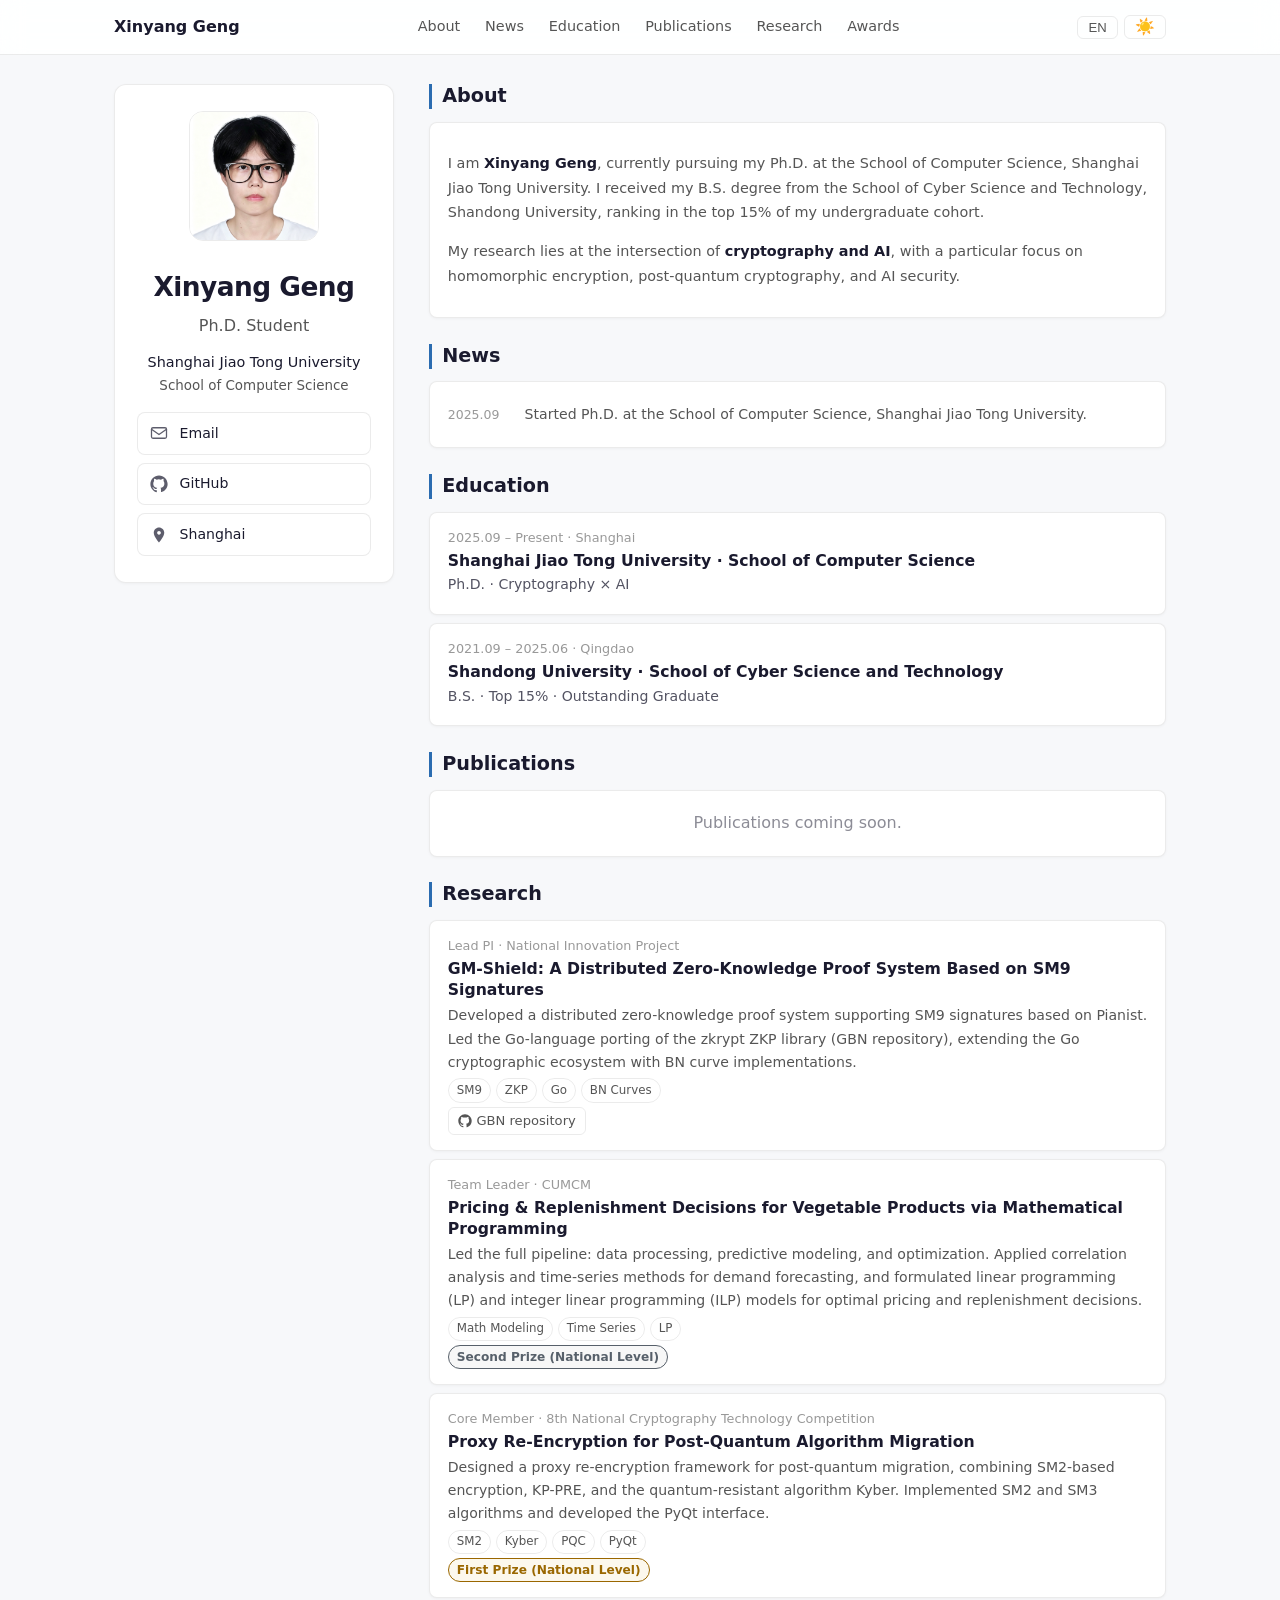
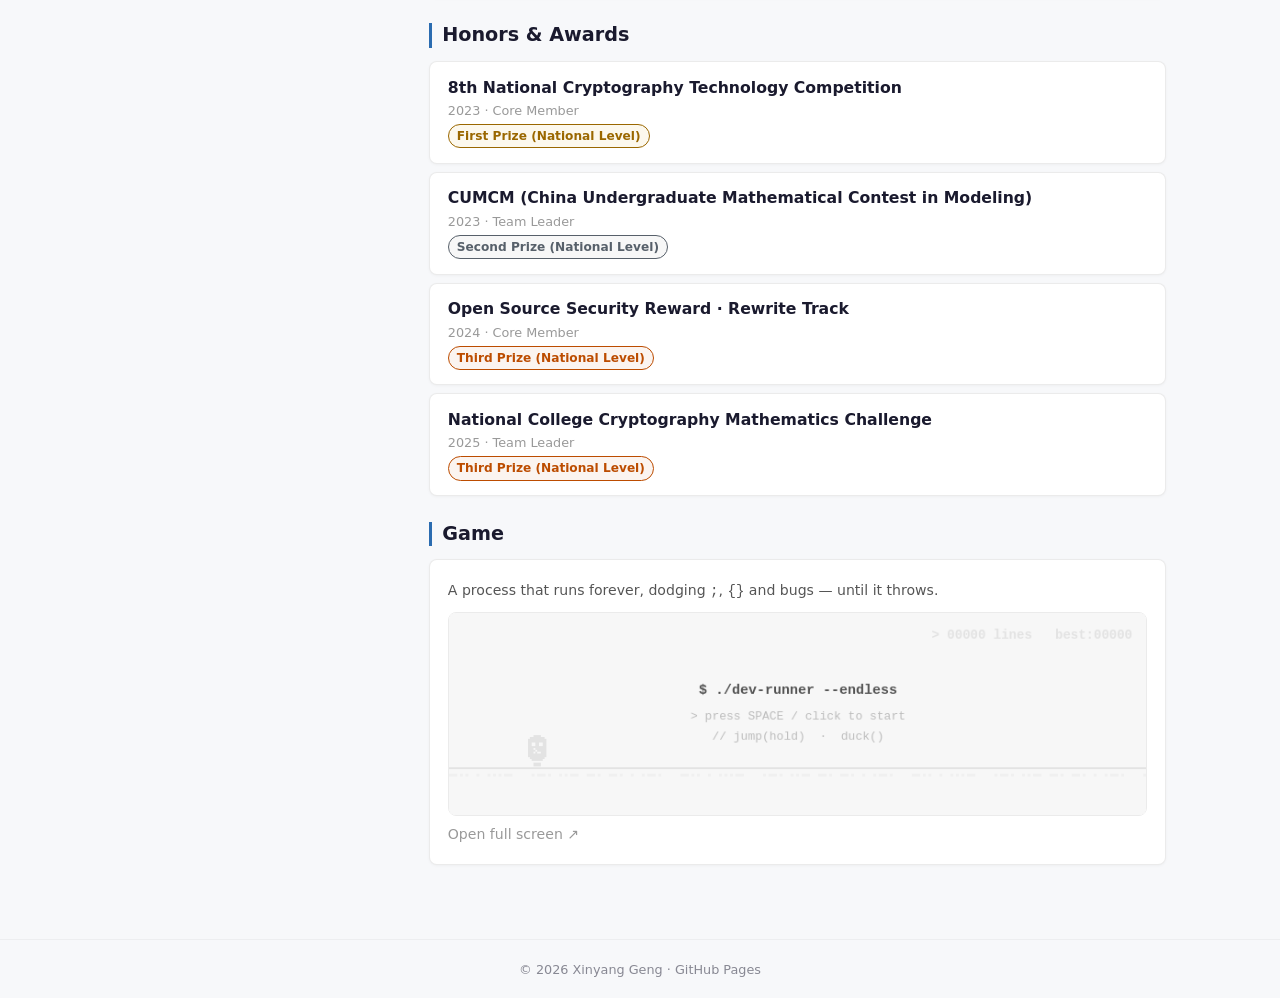
==== commit 68021d90: "Embed Dev Runner at page bottom" ====
--- a/index.html
+++ b/index.html
@@ -443,5 +443,6 @@
   });
 });
   </script>
+<script src="/dev-runner-embed.js" defer></script>
 </body>
 </html>
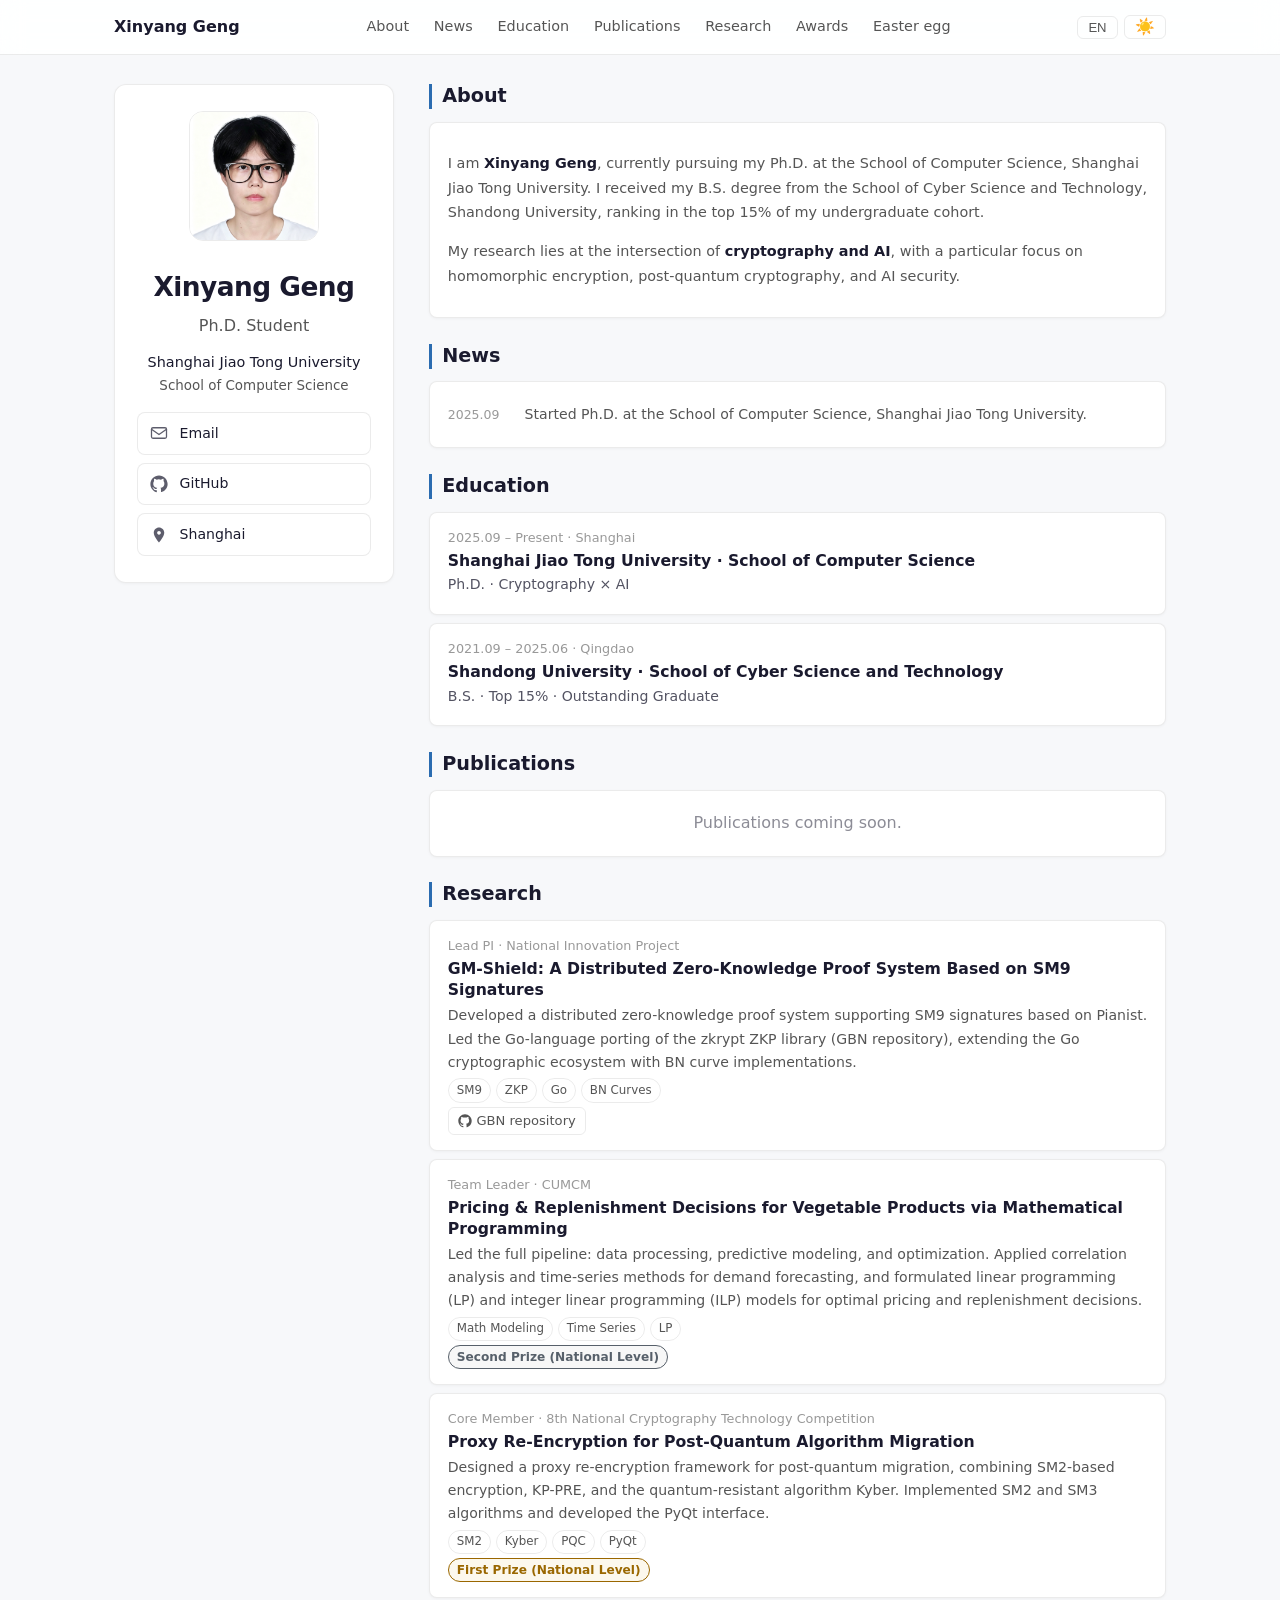
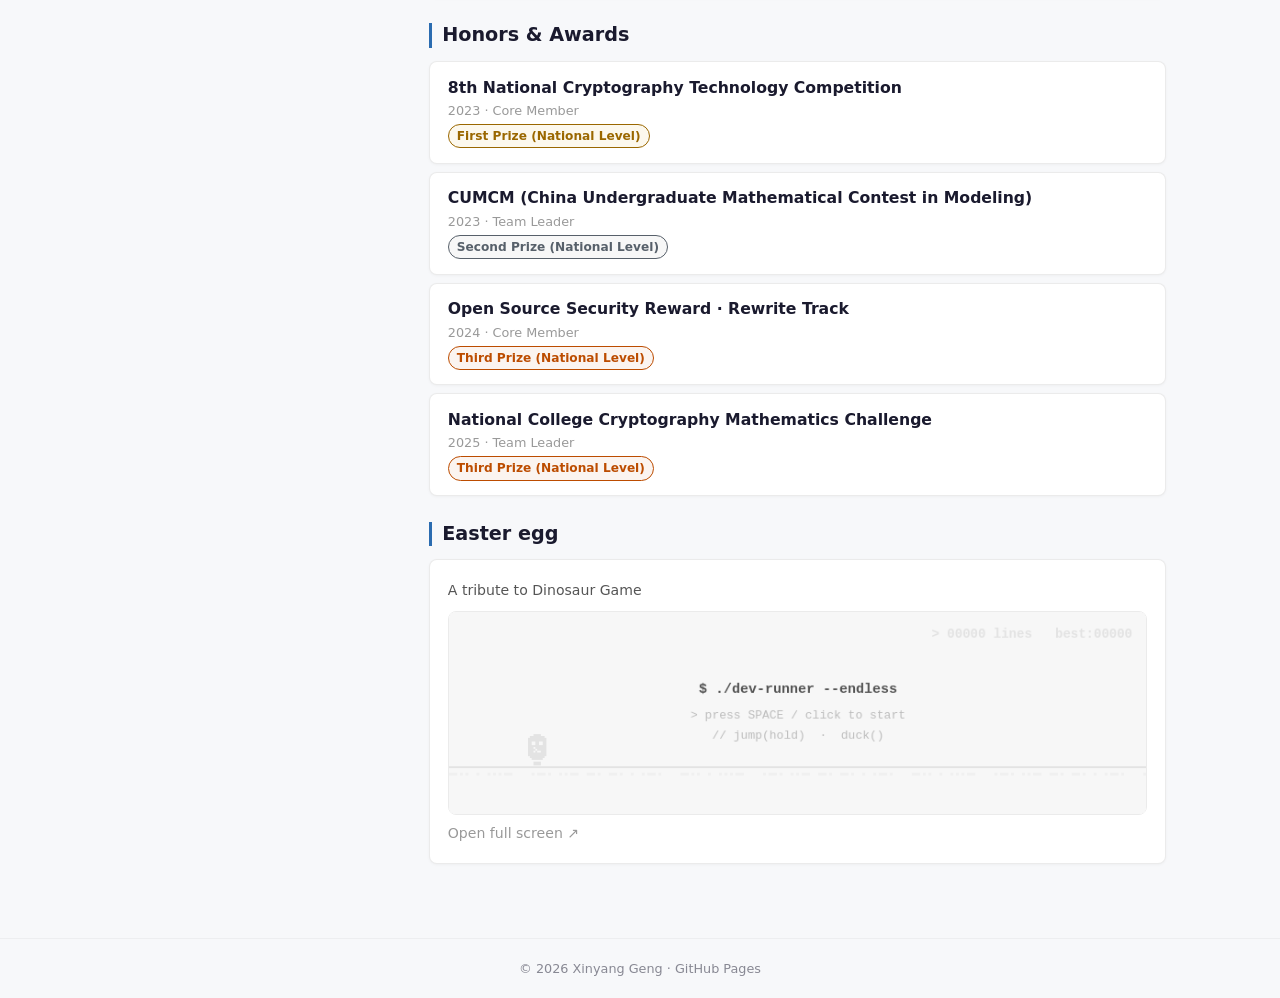
==== commit 9c525a7f: "Add Dev Runner: loader + nav entry" ====
--- a/index.html
+++ b/index.html
@@ -228,6 +228,8 @@
         <a class="site-nav__link" href="#publications" data-zh="论文" data-en="Publications">Publications</a>
         <a class="site-nav__link" href="#research" data-zh="科研" data-en="Research">Research</a>
         <a class="site-nav__link" href="#awards" data-zh="获奖" data-en="Awards">Awards</a>
+        <a class="site-nav__link" href="#game" data-zh="彩蛋" data-en="Easter egg">Easter egg</a>
+
       </nav>
       <div style="display:flex; gap:.4rem; align-items:center;">
         <button class="header-btn" id="langToggle" title="Language">EN</button>
